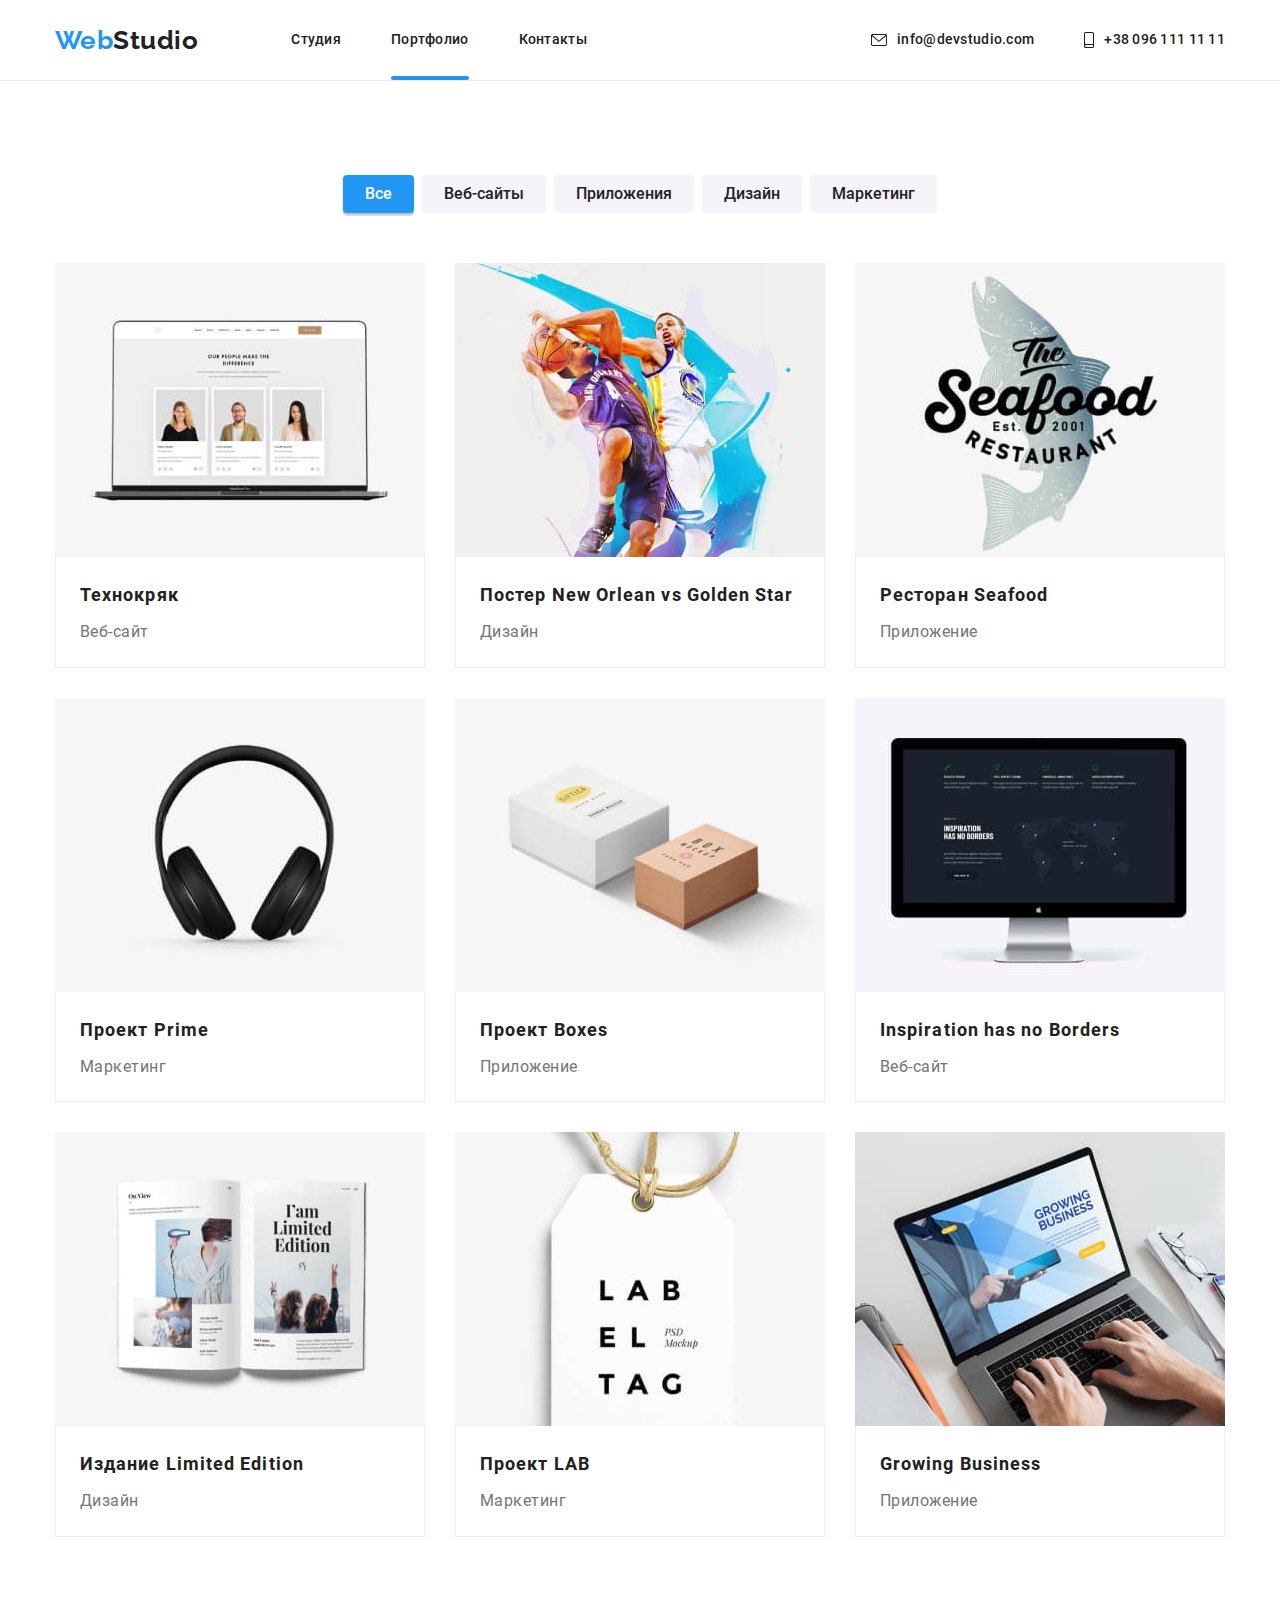
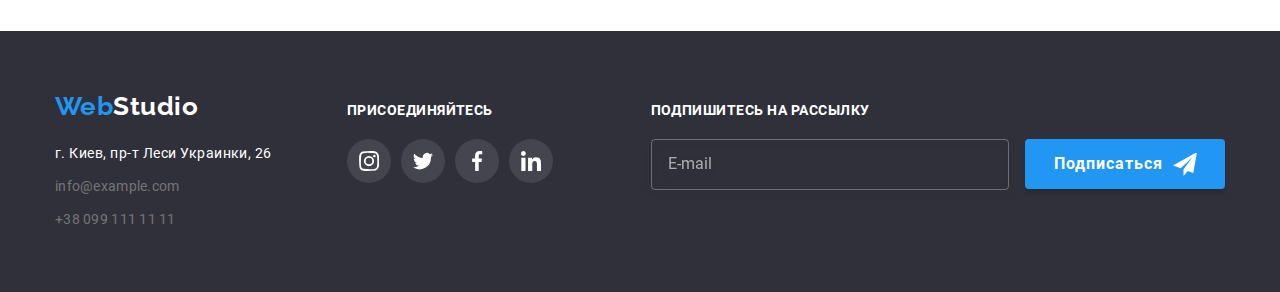
==== portfolio.html @ 1289145c "Initial commit" ====
<!DOCTYPE html>
<html lang="ru">
  <head>
    <meta charset="UTF-8" />
    <meta http-equiv="X-UA-Compatible" content="IE=edge" />
    <meta name="viewport" content="width=device-width, initial-scale=1.0" />
    <title>WebStudio</title>
    <!-- <link rel="preconnect" href="https://fonts.googleapis.com" />
    <link rel="preconnect" href="https://fonts.gstatic.com" crossorigin />
    <link
      href="https://fonts.googleapis.com/css2?family=Raleway:wght@700&family=Roboto:wght@400;500;700;900&display=swap"
      rel="stylesheet"
    /> -->
    <!-- <link
      rel="stylesheet"
      href="https://cdnjs.cloudflare.com/ajax/libs/modern-normalize/1.1.0/modern-normalize.min.css"
      integrity="sha512-wpPYUAdjBVSE4KJnH1VR1HeZfpl1ub8YT/NKx4PuQ5NmX2tKuGu6U/JRp5y+Y8XG2tV+wKQpNHVUX03MfMFn9Q=="
      crossorigin="anonymous"
      referrerpolicy="no-referrer"
    /> -->
    <link rel="stylesheet" href="./css/main.min.css" />
  </head>
  <body>
    <!-- Шапка сайта-->
    <header class="header">
      <div class="container header__container">
        <nav class="nav">
          <a href="./portfolio.html" class="logo logo--primary">
            <span class="logo__web">Web</span>Studio</a
          >
          <ul class="site-nav">
            <li class="site-nav__item">
              <a href="./index.html" class="site-nav__link link">Студия</a>
            </li>
            <li class="site-nav__item">
              <a
                href="./portfolio.html"
                class="site-nav__link site-nav__link--current link"
                >Портфолио</a
              >
            </li>
            <li class="site-nav__item">
              <a href="#" class="site-nav__link link">Контакты</a>
            </li>
          </ul>
        </nav>
        <ul class="auth-nav">
          <li class="auth-nav__item">
            <a href="mailto:info@devstudio.com" class="auth-nav__link link"
              ><svg
                class="auth-nav__icon"
                width="16px"
                height="12px"
                aria-hidden="true"
              >
                <use href="./images/symbol-defs.svg#icon-mail"></use>
              </svg>
              info@devstudio.com
            </a>
          </li>
          <li class="auth-nav__item">
            <a href="tel:+380961111111" class="auth-nav__link link">
              <svg
                class="auth-nav__icon"
                width="10px"
                height="16px"
                aria-hidden="true"
              >
                <use href="./images/symbol-defs.svg#icon-phone"></use>
              </svg>
              +38 096 111 11 11
            </a>
          </li>
        </ul>
      </div>
    </header>

    <!-- Уникальный контент сайта -->
    <main>
      <!-- Портфолио сайта -->
      <section class="portfolio section">
        <div class="container">
          <h1 class="visually-hidden">Портфолио</h1>
          <ul class="menu">
            <li class="menu__item">
              <button type="button" class="menu__button menu__button--current">
                Все
              </button>
            </li>
            <li class="menu__item">
              <button type="button" class="menu__button">Веб-сайты</button>
            </li>
            <li class="menu__item">
              <button type="button" class="menu__button">Приложения</button>
            </li>
            <li class="menu__item">
              <button type="button" class="menu__button">Дизайн</button>
            </li>
            <li class="menu__item">
              <button type="button" class="menu__button">Маркетинг</button>
            </li>
          </ul>
          <ul class="portfolio__list">
            <li class="card">
              <div class="card__thumb">
                <img
                  src="./images/portfolio/technokryak.jpg"
                  alt="Веб-сайт"
                  width="370"
                />
                <div class="card__description">
                  <p class="card__description-text">
                    Ресурс предлагает комплексные предложения с разным уровнем
                    функционала и сервисов. Все это позволит посетителю получить
                    исчерпывающие сведения о компании или частном лице.
                  </p>
                </div>
              </div>
              <div class="card__box">
                <h2 class="card__title">Технокряк</h2>
                <p class="card__text">Веб-сайт</p>
              </div>
            </li>
            <li class="card">
              <div class="card__thumb">
                <img
                  src="./images/portfolio/neworlean.jpg"
                  alt="Постер"
                  width="370"
                />
                <div class="card__description">
                  <p class="card__description-text">
                    Ресурс предлагает комплексные предложения с разным уровнем
                    функционала и сервисов. Все это позволит посетителю получить
                    исчерпывающие сведения о компании или частном лице.
                  </p>
                </div>
              </div>
              <div class="card__box">
                <h2 class="card__title">Постер New Orlean vs Golden Star</h2>
                <p class="card__text">Дизайн</p>
              </div>
            </li>
            <li class="card">
              <div class="card__thumb">
                <img
                  src="./images/portfolio/seafood.jpg"
                  alt="Логотип ресторана"
                  width="370"
                />
                <div class="card__description">
                  <p class="card__description-text">
                    Ресурс предлагает комплексные предложения с разным уровнем
                    функционала и сервисов. Все это позволит посетителю получить
                    исчерпывающие сведения о компании или частном лице.
                  </p>
                </div>
              </div>
              <div class="card__box">
                <h2 class="card__title">Ресторан Seafood</h2>
                <p class="card__text">Приложение</p>
              </div>
            </li>
            <li class="card">
              <div class="card__thumb">
                <img
                  src="./images/portfolio/prime.jpg"
                  alt="Наушники"
                  width="370"
                />
                <div class="card__description">
                  <p class="card__description-text">
                    Ресурс предлагает комплексные предложения с разным уровнем
                    функционала и сервисов. Все это позволит посетителю получить
                    исчерпывающие сведения о компании или частном лице.
                  </p>
                </div>
              </div>
              <div class="card__box">
                <h2 class="card__title">Проект Prime</h2>
                <p class="card__text">Маркетинг</p>
              </div>
            </li>
            <li class="card">
              <div class="card__thumb">
                <img
                  src="./images/portfolio/boxes.jpg"
                  alt="Коробки"
                  width="370"
                />
                <div class="card__description">
                  <p class="card__description-text">
                    Ресурс предлагает комплексные предложения с разным уровнем
                    функционала и сервисов. Все это позволит посетителю получить
                    исчерпывающие сведения о компании или частном лице.
                  </p>
                </div>
              </div>
              <div class="card__box">
                <h2 class="card__title">Проект Boxes</h2>
                <p class="card__text">Приложение</p>
              </div>
            </li>
            <li class="card">
              <div class="card__thumb">
                <img
                  src="./images/portfolio/inspiration.jpg"
                  alt="Монитор"
                  width="370"
                />
                <div class="card__description">
                  <p class="card__description-text">
                    Ресурс предлагает комплексные предложения с разным уровнем
                    функционала и сервисов. Все это позволит посетителю получить
                    исчерпывающие сведения о компании или частном лице.
                  </p>
                </div>
              </div>
              <div class="card__box">
                <h2 class="card__title">Inspiration has no Borders</h2>
                <p class="card__text">Веб-сайт</p>
              </div>
            </li>
            <li class="card">
              <div class="card__thumb">
                <img
                  src="./images/portfolio/limited-edition.jpg"
                  alt="Журнал"
                  width="370"
                />
                <div class="card__description">
                  <p class="card__description-text">
                    Ресурс предлагает комплексные предложения с разным уровнем
                    функционала и сервисов. Все это позволит посетителю получить
                    исчерпывающие сведения о компании или частном лице.
                  </p>
                </div>
              </div>
              <div class="card__box">
                <h2 class="card__title">Издание Limited Edition</h2>
                <p class="card__text">Дизайн</p>
              </div>
            </li>
            <li class="card">
              <div class="card__thumb">
                <img src="./images/portfolio/lab.jpg" alt="Бирка" width="370" />
                <div class="card__description">
                  <p class="card__description-text">
                    Ресурс предлагает комплексные предложения с разным уровнем
                    функционала и сервисов. Все это позволит посетителю получить
                    исчерпывающие сведения о компании или частном лице.
                  </p>
                </div>
              </div>
              <div class="card__box">
                <h2 class="card__title">Проект LAB</h2>
                <p class="card__text">Маркетинг</p>
              </div>
            </li>
            <li class="card">
              <div class="card__thumb">
                <img
                  src="./images/portfolio/groving.jpg"
                  alt="Ноутбук"
                  width="370"
                />
                <div class="card__description">
                  <p class="card__description-text">
                    Ресурс предлагает комплексные предложения с разным уровнем
                    функционала и сервисов. Все это позволит посетителю получить
                    исчерпывающие сведения о компании или частном лице.
                  </p>
                </div>
              </div>
              <div class="card__box">
                <h2 class="card__title">Growing Business</h2>
                <p class="card__text">Приложение</p>
              </div>
            </li>
          </ul>
        </div>
      </section>
    </main>

    <!-- Подвал сайта -->

    <footer class="footer">
      <div class="container footer__container">
        <div>
          <a href="./portfolio.html" class="logo logo--secondary">
            <span class="logo__web">Web</span>Studio</a
          >
          <address class="address">
            <p class="address__text">г. Киев, пр-т Леси Украинки, 26</p>
            <ul>
              <li class="address__item">
                <a href="mailto:info@example.com" class="address__link link"
                  >info@example.com</a
                >
              </li>
              <li>
                <a href="tel:+380991111111" class="address__link link"
                  >+38 099 111 11 11</a
                >
              </li>
            </ul>
          </address>
        </div>
        <div class="cta">
          <p class="cta__title">Присоединяйтесь</p>
          <ul class="social-networks">
            <li class="social-networks__item">
              <a
                class="social-networks__link social-networks__link--in-footer"
                href="#"
              >
                <svg
                  class="social-networks__icon"
                  aria-label="Перейти на сайт Инстаграм"
                >
                  <use href="./images/symbol-defs.svg#icon-instagram"></use>
                </svg>
              </a>
            </li>
            <li class="social-networks__item">
              <a
                class="social-networks__link social-networks__link--in-footer"
                href="#"
              >
                <svg
                  class="social-networks__icon"
                  aria-label="Перейти на сайт Твиттер"
                >
                  <use href="./images/symbol-defs.svg#icon-twitter"></use>
                </svg>
              </a>
            </li>
            <li class="social-networks__item">
              <a
                class="social-networks__link social-networks__link--in-footer"
                href="#"
              >
                <svg
                  class="social-networks__icon"
                  aria-label="Перейти на сайт Фейсбук"
                >
                  <use href="./images/symbol-defs.svg#icon-facebook"></use>
                </svg>
              </a>
            </li>
            <li class="social-networks__item">
              <a
                class="social-networks__link social-networks__link--in-footer"
                href="#"
              >
                <svg
                  class="social-networks__icon"
                  aria-label="Перейти на сайт Линкедин"
                >
                  <use href="./images/symbol-defs.svg#icon-linkedin"></use>
                </svg>
              </a>
            </li>
          </ul>
        </div>
        <div>
          <form name="subscribe-form" autocomplete="off">
            <label class="subscribe-form__text cta__title" for="user-email"
              >Подпишитесь на рассылку</label
            >
            <input
              class="subscribe-form__input"
              type="email"
              name="user-email"
              id="user-email"
              placeholder="E-mail"
              required
            />
            <div class="subscribe-form__thumb">
              <button class="subscribe-form__button" type="submit">
                Подписаться
                <svg class="subscribe-form__icon" aria-hidden="true">
                  <use href="./images/icons.svg#icon-telegram"></use>
                </svg>
              </button>
            </div>
          </form>
        </div>
      </div>
    </footer>
  </body>
</html>
---- css/main.min.css ----
@font-face{font-family:"Raleway";src:local("Raleway"),url("../fonts/Raleway-Bold.woff2") format("woff2"),url("../fonts/Raleway-Bold.woff") format("woff"),url("../fonts/Raleway-Bold.ttf") format("truetype"),url("../fonts/Raleway-Bold.svg#Raleway-Bold") format("svg");font-weight:700;font-style:normal;font-display:swap}@font-face{font-family:"Roboto";src:local("Roboto"),url("../fonts/Roboto-Black.woff2") format("woff2"),url("../fonts/Roboto-Black.woff") format("woff"),url("../fonts/Roboto-Black.ttf") format("truetype"),url("../fonts/Roboto-Black.svg#Roboto-Black") format("svg");font-weight:900;font-style:normal;font-display:swap}@font-face{font-family:"Roboto";src:local("Roboto"),url("../fonts/Roboto-Bold.woff2") format("woff2"),url("../fonts/Roboto-Bold.woff") format("woff"),url("../fonts/Roboto-Bold.ttf") format("truetype"),url("../fonts/Roboto-Bold.svg#Roboto-Bold") format("svg");font-weight:700;font-style:normal;font-display:swap}@font-face{font-family:"Roboto";src:local("Roboto"),url("../fonts/Roboto-Regular.woff2") format("woff2"),url("../fonts/Roboto-Regular.woff") format("woff"),url("../fonts/Roboto-Regular.ttf") format("truetype"),url("../fonts/Roboto-Regular.svg#Roboto-Regular") format("svg");font-weight:400;font-style:normal;font-display:swap}@font-face{font-family:"Roboto";src:local("Roboto"),url("../fonts/Roboto-Medium.woff2") format("woff2"),url("../fonts/Roboto-Medium.woff") format("woff"),url("../fonts/Roboto-Medium.ttf") format("truetype"),url("../fonts/Roboto-Medium.svg#Roboto-Medium") format("svg");font-weight:500;font-style:normal;font-display:swap}/*! modern-normalize v1.1.0 | MIT License | https://github.com/sindresorhus/modern-normalize */*,::before,::after{box-sizing:border-box}html{line-height:1.15;-webkit-text-size-adjust:100%;-moz-tab-size:4;-o-tab-size:4;tab-size:4}body{margin:0;font-family:system-ui,-apple-system,"Segoe UI",Roboto,Helvetica,Arial,sans-serif,"Apple Color Emoji","Segoe UI Emoji"}hr{height:0;color:inherit}abbr[title]{-webkit-text-decoration:underline dotted;text-decoration:underline dotted}b,strong{font-weight:bolder}code,kbd,samp,pre{font-family:ui-monospace,SFMono-Regular,Consolas,"Liberation Mono",Menlo,monospace;font-size:1em}small{font-size:80%}sub,sup{font-size:75%;line-height:0;position:relative;vertical-align:baseline}sub{bottom:-0.25em}sup{top:-0.5em}table{text-indent:0;border-color:inherit}button,input,optgroup,select,textarea{font-family:inherit;font-size:100%;line-height:1.15;margin:0}button,select{text-transform:none}button,[type=button],[type=reset],[type=submit]{-webkit-appearance:button}::-moz-focus-inner{border-style:none;padding:0}:-moz-focusring{outline:1px dotted ButtonText}:-moz-ui-invalid{box-shadow:none}legend{padding:0}progress{vertical-align:baseline}::-webkit-inner-spin-button,::-webkit-outer-spin-button{height:auto}[type=search]{-webkit-appearance:textfield;outline-offset:-2px}::-webkit-search-decoration{-webkit-appearance:none}::-webkit-file-upload-button{-webkit-appearance:button;font:inherit}summary{display:list-item}:root{--primary-text-color: #757575;--title-text-color: #212121;--primary-section-color: #fff;--visual-text-color: #2196f3;--header-footer-color: #2f303a;--additional-section-color: #f5f4fa;--icon-client-color: #afb1B8;--timing-function: cubic-bezier(0.4, 0, 0.2, 1)}body{background-color:var(--primary-section-color);color:var(--primary-text-color);font-family:"Roboto",sans-serif;letter-spacing:.03em}ul{list-style:none;padding:0px;margin:0px}a{text-decoration:none}button{cursor:pointer}img{display:block}h1,h2,h3,h4,p{margin:0}:focus{outline:none}.visually-hidden{position:absolute;width:1px;height:1px;margin:-1px;border:0;padding:0;white-space:nowrap;-webkit-clip-path:inset(100%);clip-path:inset(100%);clip:rect(0 0 0 0);overflow:hidden}.is-hidden{opacity:0;visibility:hidden;pointer-events:none}.container{width:1200px;margin:0 auto;padding:0px 15px}.link{color:var(--title-text-color);font-weight:500;font-size:14px;line-height:1.14;letter-spacing:.02em;transition:color 250ms var(--timing-function)}.title{color:var(--title-text-color);font-weight:700;font-size:36px;line-height:1.16;text-align:center}.team-section__title,.specifics-section__title,.clients-section__title{margin-bottom:50px}.section{padding-top:94px;padding-bottom:94px}.logo{font-family:"Raleway",sans-serif;font-weight:700;font-size:26px;line-height:1.19}.logo--primary{color:var(--title-text-color)}.logo__web{color:var(--visual-text-color)}.logo--secondary{display:inline-block;margin:0px 0px 20px 0px;color:var(--primary-section-color)}.header{border-bottom:1px solid #ececec}.header__container{display:flex;align-items:center}.nav{display:flex;align-items:center}.site-nav{display:flex;margin-left:93px}.site-nav__item+.site-nav__item{margin-left:50px}.site-nav__link{position:relative;display:block;padding-top:32px;padding-bottom:32px}.site-nav__link::after{position:absolute;content:"";display:block;bottom:0;left:0;width:100%;height:4px;background-color:var(--visual-text-color);border-radius:2px;opacity:0}.site-nav__link--current::after{opacity:1}.site-nav__link:hover,.site-nav__link:focus{color:var(--visual-text-color)}.auth-nav{display:flex;margin-left:auto}.auth-nav__item+.auth-nav__item{margin-left:50px}.auth-nav__link{display:flex;align-items:center;padding-top:32px;padding-bottom:32px}.auth-nav__link:hover,.auth-nav__link:focus{color:var(--visual-text-color)}.auth-nav__icon{margin-right:10px;fill:currentColor}.hero{text-align:center;padding:200px 0px;height:600px;max-width:1600px;margin-left:auto;margin-right:auto;border:1px solid #000;box-shadow:0px 4px 4px rgba(0,0,0,.25);background-color:var(--header-footer-color);background-image:linear-gradient(to right, rgba(47, 48, 58, 0.4), rgba(47, 48, 58, 0.4)),url(../images/studio/hero.jpg);background-repeat:no-repeat;background-size:cover;background-position:center}.hero__title{margin-left:auto;margin-right:auto;margin-bottom:30px;width:696px;color:var(--primary-section-color);font-weight:900;font-size:44px;line-height:1.36;letter-spacing:.06em;text-transform:uppercase}.hero__button{border-radius:4px;padding:10px 32px;border:0;color:var(--primary-section-color);background-color:var(--visual-text-color);font-weight:700;font-size:16px;line-height:1.87;letter-spacing:.06em;transition:background-color 250ms var(--timing-function)}.hero__button:hover,.hero__button:focus{background-color:#188ce8}.feauturies-section__list{display:flex}.feauturies-section__item+.feauturies-section__item{margin-left:30px}.feauturies-section__title{margin-bottom:10px;color:var(--title-text-color);font-weight:700;font-size:14px;line-height:1.14;text-transform:uppercase}.feauturies-section__text{font-size:14px;line-height:1.7}.feauturies-section__icon{display:flex;align-items:center;justify-content:center;width:270px;height:120px;background-color:var(--additional-section-color);margin-bottom:30px;border-radius:4px}.feauturies-section__anim{width:70px;height:70px}.specifics-section{padding-top:0px}.specifics-section__list{display:flex;justify-content:space-between}.specifics-section__cards{position:relative;transform:scale(1);transition:transform 250ms var(--timing-function)}.specifics-section__cards:hover{transform:scale(1.1)}.specifics-section__depiction{position:absolute;bottom:0;left:0;width:100%;padding:27px 0px;background-color:rgba(47,48,58,.8)}.specifics-section__text{font-weight:700;font-size:14px;line-height:1.14;text-align:center;text-transform:uppercase;color:var(--primary-section-color)}.team-section{background-color:var(--additional-section-color)}.team-section__name{margin-bottom:10px;color:var(--title-text-color);font-weight:500;font-size:16px;line-height:1.18;text-align:center}.team-section__job{margin-bottom:16px;font-size:16px;line-height:1.18;text-align:center}.team-section__team-wrapper{padding:30px 0px}.team-section__list{display:flex;justify-content:space-between}.team-section__avatar{background-color:var(--primary-section-color);border-radius:0px 0px 4px 4px;box-shadow:0px 1px 3px rgba(0,0,0,.12),0px 1px 1px rgba(0,0,0,.14),0px 2px 1px rgba(0,0,0,.2)}.social-networks{display:flex;gap:10px;justify-content:center}.social-networks__link{display:flex;align-items:center;justify-content:center;width:44px;height:44px;border-radius:50%;transition:color 250ms var(--timing-function),background-color 250ms var(--timing-function)}.social-networks__link--in-avatar{color:var(--icon-client-color)}.social-networks__link--in-avatar:hover,.social-networks__link--in-avatar:focus{color:var(--primary-section-color);background-color:var(--visual-text-color)}.social-networks__link--in-footer{color:var(--primary-section-color);background:rgba(255,255,255,.1)}.social-networks__link--in-footer:hover,.social-networks__link--in-footer:focus{background-color:var(--visual-text-color)}.social-networks__icon{width:20px;height:20px;fill:currentColor}.clients-section__list{display:flex;gap:30px}.clients-section__link{display:flex;align-items:center;justify-content:center;width:170px;height:92px;border:1px solid var(--icon-client-color);border-radius:4px;color:var(--icon-client-color);transition:color 250ms var(--timing-function),border 250ms var(--timing-function)}.clients-section__link:hover,.clients-section__link:focus{border:1px solid var(--visual-text-color);color:var(--visual-text-color)}.clients-section__icon{width:106px;height:60px;fill:currentColor}.menu{display:flex;justify-content:center;margin-bottom:50px;gap:8px}.menu__button{display:inline-block;border-radius:4px;padding:6px 22px;border:0;color:var(--title-text-color);background-color:var(--additional-section-color);font-weight:500;font-size:16px;line-height:1.6;text-align:center;transition:color 250ms var(--timing-function),background-color 250ms var(--timing-function)}.menu__button:focus,.menu__button:hover{color:var(--primary-section-color);background-color:var(--visual-text-color);box-shadow:0px 3px 1px rgba(0,0,0,.1),0px 1px 2px rgba(0,0,0,.08),0px 2px 2px rgba(0,0,0,.12)}.menu__button--current{color:var(--primary-section-color);background-color:var(--visual-text-color);box-shadow:0px 3px 1px rgba(0,0,0,.1),0px 1px 2px rgba(0,0,0,.08),0px 2px 2px rgba(0,0,0,.12)}.portfolio__list{display:flex;flex-wrap:wrap;gap:30px}.card__title{margin-bottom:4px;color:var(--title-text-color);font-weight:700;font-size:18px;line-height:2;letter-spacing:.06em}.card__text{font-size:16px;line-height:1.87}.card__box{padding:20px 24px;border-bottom:1px solid #eee;border-right:1px solid #eee;border-left:1px solid #eee}.card:hover{box-shadow:0px 1px 1px rgba(0,0,0,.12),0px 4px 4px rgba(0,0,0,.06),1px 4px 6px rgba(0,0,0,.16)}.card:hover .card__description{transform:translateY(0%)}.card__thumb{position:relative;overflow:hidden}.card__description{position:absolute;top:0;width:100%;height:100%;padding:63px 24px;background-color:rgba(33,150,243,.9);transform:translateY(100%);transition:transform 250ms var(--timing-function)}.card__description-text{font-size:18px;line-height:1.55;color:var(--primary-section-color)}.footer{background-color:var(--header-footer-color);padding:60px 0px}.footer__container{display:flex;align-items:baseline;justify-content:space-between}.address{font-style:normal}.address__text{margin-bottom:9px;color:var(--primary-section-color);font-size:14px;line-height:1.7}.address__link{color:var(--primary-text-color);font-weight:400;line-height:1.7}.address__link:hover,.address__link:focus{color:var(--visual-text-color)}.address__item{margin-bottom:9px}.cta{margin-left:70px;margin-right:93px}.cta__title{margin-bottom:20px;color:var(--primary-section-color);font-weight:700;font-size:14px;line-height:1.14;text-transform:uppercase}.subscribe-form__text{display:block}.subscribe-form__input{padding:15px 16px;width:358px;border:1px solid rgba(255,255,255,.3);filter:drop-shadow(0px 4px 4px rgba(0, 0, 0, 0.15));border-radius:4px;background-color:rgba(0,0,0,0);color:var(--primary-section-color);transition:border 250ms var(--timing-function)}.subscribe-form__input:focus{border:1px solid var(--visual-text-color)}.subscribe-form__input::-moz-placeholder{font-size:16px;line-height:1.25;color:rgba(255,255,255,.6)}.subscribe-form__input:-ms-input-placeholder{font-size:16px;line-height:1.25;color:rgba(255,255,255,.6)}.subscribe-form__input::placeholder{font-size:16px;line-height:1.25;color:rgba(255,255,255,.6)}.subscribe-form__button{position:relative;padding:10px 62px 10px 29px;width:200px;font-weight:700;font-size:16px;line-height:1.875;letter-spacing:.06em;color:var(--primary-section-color);background-color:var(--visual-text-color);box-shadow:0px 4px 4px rgba(0,0,0,.15);border-radius:4px;border:0;transition:background-color 250ms var(--timing-function)}.subscribe-form__button:focus,.subscribe-form__button:hover{background-color:#188ce8}.subscribe-form__thumb{display:inline-block;margin-left:12px}.subscribe-form__icon{position:absolute;top:50%;right:28px;transform:translateY(-50%);width:24px;height:24px;fill:#fff}.backdrop{position:fixed;top:0;left:0;width:100%;height:100%;background-color:rgba(0,0,0,.2);transition:opacity 250ms var(--timing-function),visibility 250ms var(--timing-function)}.backdrop.is-hidden .modal{transform:translate(-50%, -50%) scale(1.1)}.modal{padding:40px;position:absolute;top:50%;left:50%;width:528px;min-height:581px;background-color:var(--primary-section-color);box-shadow:0px 1px 3px rgba(0,0,0,.12),0px 1px 1px rgba(0,0,0,.14),0px 2px 1px rgba(0,0,0,.2);border-radius:4px;transform:translate(-50%, -50%) scale(1);transition:transform 250ms var(--timing-function)}.modal__close-button{position:absolute;top:8px;right:8px;width:30px;height:30px;background-color:var(--primary-section-color);border:1px solid rgba(0,0,0,.1);border-radius:50%}.modal__icon-close{width:11px;height:11px;fill:#000}.modal__icon-close:hover{fill:var(--visual-text-color)}.modal__title{margin-bottom:12px;font-weight:700;font-size:20px;line-height:1.15;color:var(--title-text-color)}.modal__form-button{position:relative;left:50%;transform:translateX(-50%);margin-top:30px;padding:10px 55px;width:200px;font-weight:700;font-size:16px;line-height:1.875;letter-spacing:.06em;color:var(--primary-section-color);background-color:var(--visual-text-color);box-shadow:0px 4px 4px rgba(0,0,0,.15);border-radius:4px;border:0;transition:background-color 250ms var(--timing-function)}.modal__form-button:focus,.modal__form-button:hover{background-color:#188ce8}.font-field{margin-bottom:10px}.font-field__label{display:block;margin-bottom:4px;font-size:12px;line-height:1.17;letter-spacing:.01em;color:var(--primary-text-color)}.font-field__input{padding:12px 42px;width:100%;border:1px solid rgba(33,33,33,.2);border-radius:4px;transition:border 250ms var(--timing-function)}.font-field__input:focus{border:1px solid var(--visual-text-color)}.font-field__input:focus+.font-field__icon{fill:var(--visual-text-color)}.font-field__thumb{position:relative}.font-field__icon{position:absolute;top:50%;left:12px;transform:translateY(-50%);width:18px;height:18px;fill:var(--title-text-color);transition:fill 250ms var(--timing-function)}.font-field__textarea{padding:12px 16px;margin-bottom:20px;width:100%;min-height:120px;border:1px solid rgba(33,33,33,.2);border-radius:4px;resize:none;transition:border 250ms var(--timing-function)}.font-field__textarea::-moz-placeholder{font-size:14px;line-height:1.14;letter-spacing:.01em;color:rgba(117,117,117,.5)}.font-field__textarea:-ms-input-placeholder{font-size:14px;line-height:1.14;letter-spacing:.01em;color:rgba(117,117,117,.5)}.font-field__textarea::placeholder{font-size:14px;line-height:1.14;letter-spacing:.01em;color:rgba(117,117,117,.5)}.font-field__textarea:focus{border:1px solid var(--visual-text-color)}.checkbox__text{padding-left:24px;position:relative;font-size:14px;line-height:1.7;color:var(--primary-text-color)}.checkbox__link{font-size:14px;line-height:1.7;color:var(--visual-text-color);text-decoration:underline}.checkbox__icon{top:0;left:0;position:absolute;width:16px;height:15px}.checkbox__icon--check{opacity:0;transition:opacity 250ms var(--timing-function)}.checkbox__check:checked+.checkbox__icon>.checkbox__icon--check{opacity:1}/*# sourceMappingURL=main.min.css.map */
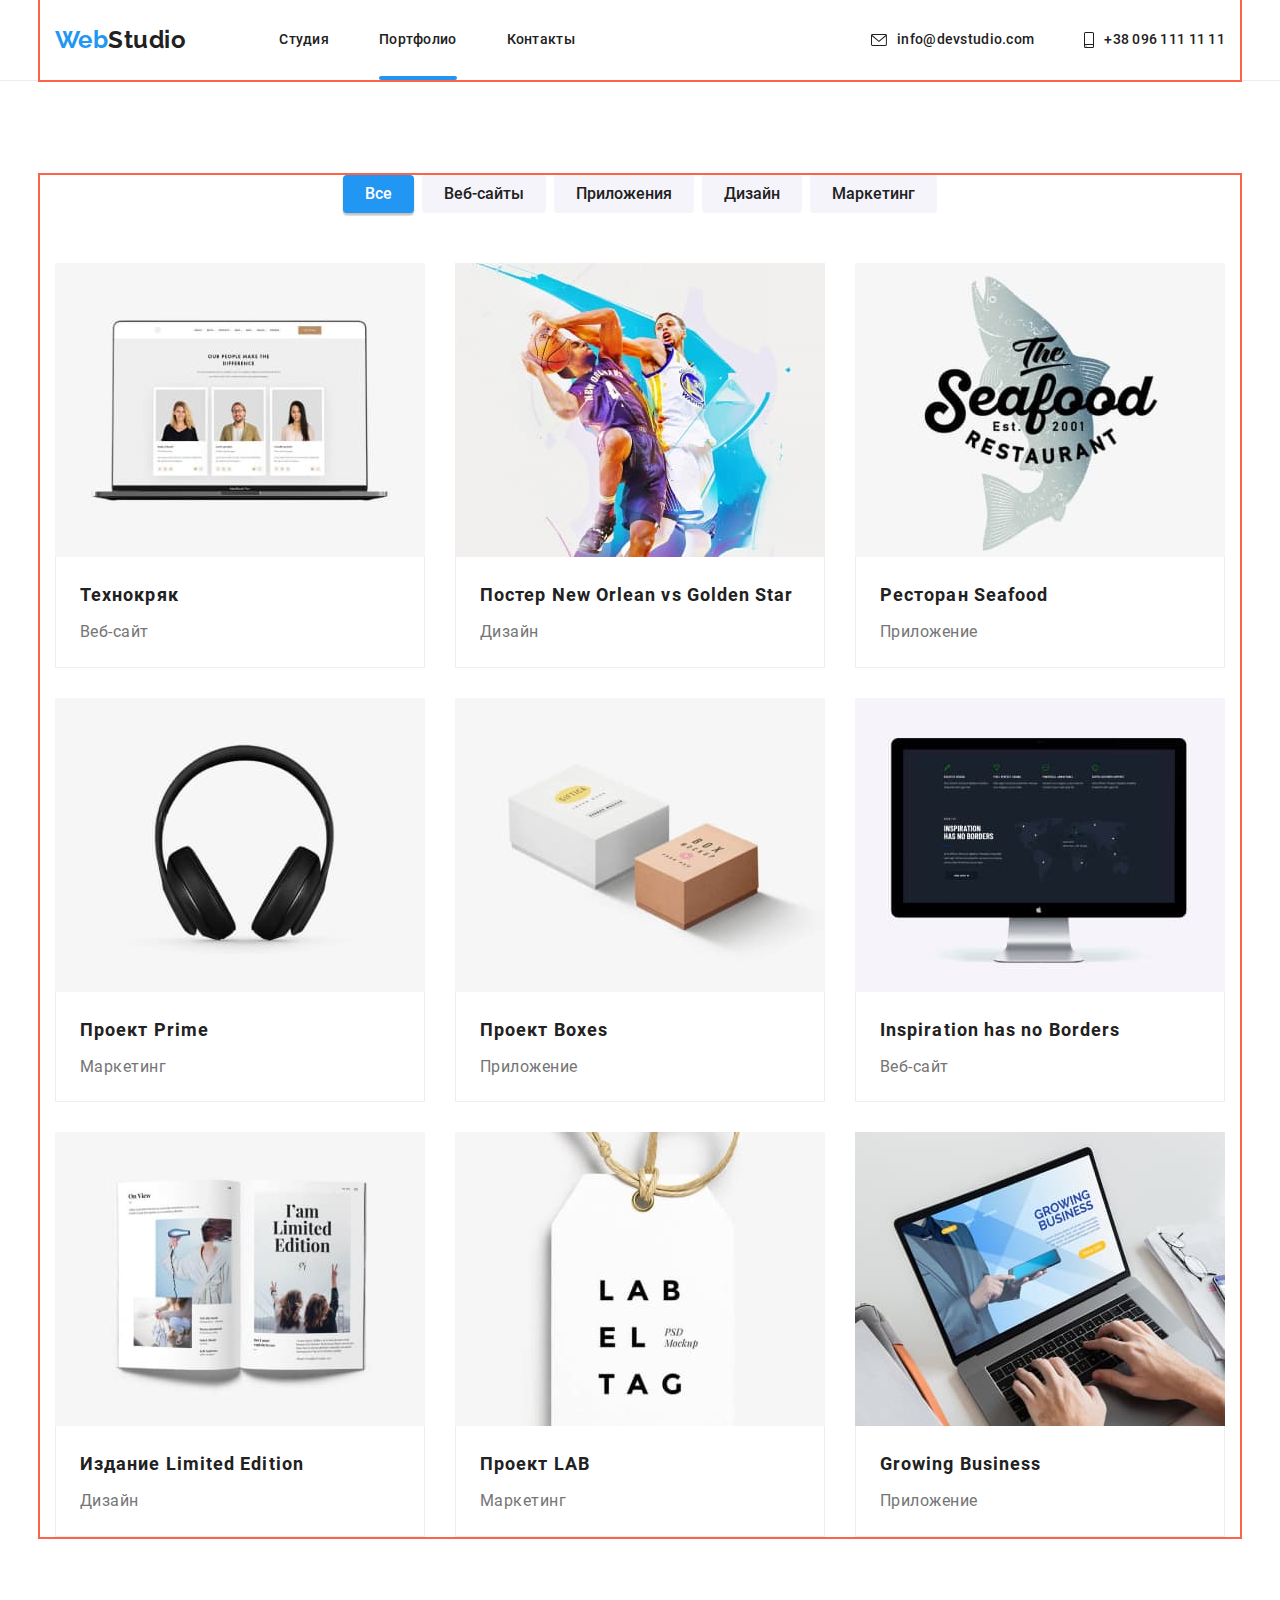
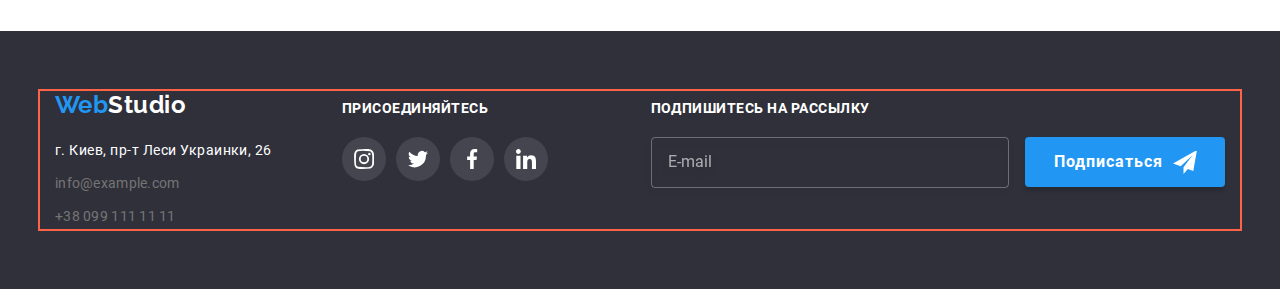
==== commit b7f54e7d: "Добавляет адаптивную вёрстку" ====
--- a/portfolio.html
+++ b/portfolio.html
@@ -24,10 +24,10 @@
     <!-- Шапка сайта-->
     <header class="header">
       <div class="container header__container">
+        <a href="./portfolio.html" class="logo logo--primary">
+          <span class="logo__web">Web</span>Studio</a
+        >
         <nav class="nav">
-          <a href="./portfolio.html" class="logo logo--primary">
-            <span class="logo__web">Web</span>Studio</a
-          >
           <ul class="site-nav">
             <li class="site-nav__item">
               <a href="./index.html" class="site-nav__link link">Студия</a>
@@ -104,9 +104,10 @@
             <li class="card">
               <div class="card__thumb">
                 <img
+                  class="card__image"
                   src="./images/portfolio/technokryak.jpg"
                   alt="Веб-сайт"
-                  width="370"
+                  width="370px"
                 />
                 <div class="card__description">
                   <p class="card__description-text">
@@ -124,9 +125,10 @@
             <li class="card">
               <div class="card__thumb">
                 <img
+                  class="card__image"
                   src="./images/portfolio/neworlean.jpg"
                   alt="Постер"
-                  width="370"
+                  width="370px"
                 />
                 <div class="card__description">
                   <p class="card__description-text">
@@ -144,9 +146,10 @@
             <li class="card">
               <div class="card__thumb">
                 <img
+                  class="card__image"
                   src="./images/portfolio/seafood.jpg"
                   alt="Логотип ресторана"
-                  width="370"
+                  width="370px"
                 />
                 <div class="card__description">
                   <p class="card__description-text">
@@ -164,9 +167,10 @@
             <li class="card">
               <div class="card__thumb">
                 <img
+                  class="card__image"
                   src="./images/portfolio/prime.jpg"
                   alt="Наушники"
-                  width="370"
+                  width="370px"
                 />
                 <div class="card__description">
                   <p class="card__description-text">
@@ -184,9 +188,10 @@
             <li class="card">
               <div class="card__thumb">
                 <img
+                  class="card__image"
                   src="./images/portfolio/boxes.jpg"
                   alt="Коробки"
-                  width="370"
+                  width="370px"
                 />
                 <div class="card__description">
                   <p class="card__description-text">
@@ -204,9 +209,10 @@
             <li class="card">
               <div class="card__thumb">
                 <img
+                  class="card__image"
                   src="./images/portfolio/inspiration.jpg"
                   alt="Монитор"
-                  width="370"
+                  width="370px"
                 />
                 <div class="card__description">
                   <p class="card__description-text">
@@ -224,9 +230,10 @@
             <li class="card">
               <div class="card__thumb">
                 <img
+                  class="card__image"
                   src="./images/portfolio/limited-edition.jpg"
                   alt="Журнал"
-                  width="370"
+                  width="370px"
                 />
                 <div class="card__description">
                   <p class="card__description-text">
@@ -243,7 +250,12 @@
             </li>
             <li class="card">
               <div class="card__thumb">
-                <img src="./images/portfolio/lab.jpg" alt="Бирка" width="370" />
+                <img
+                  class="card__image"
+                  src="./images/portfolio/lab.jpg"
+                  alt="Бирка"
+                  width="370px"
+                />
                 <div class="card__description">
                   <p class="card__description-text">
                     Ресурс предлагает комплексные предложения с разным уровнем
@@ -260,9 +272,10 @@
             <li class="card">
               <div class="card__thumb">
                 <img
+                  class="card__image"
                   src="./images/portfolio/groving.jpg"
                   alt="Ноутбук"
-                  width="370"
+                  width="370px"
                 />
                 <div class="card__description">
                   <p class="card__description-text">
@@ -286,82 +299,84 @@
 
     <footer class="footer">
       <div class="container footer__container">
-        <div>
-          <a href="./portfolio.html" class="logo logo--secondary">
-            <span class="logo__web">Web</span>Studio</a
-          >
-          <address class="address">
-            <p class="address__text">г. Киев, пр-т Леси Украинки, 26</p>
-            <ul>
-              <li class="address__item">
-                <a href="mailto:info@example.com" class="address__link link"
-                  >info@example.com</a
+        <div class="footer__nav">
+          <div>
+            <a href="./portfolio.html" class="logo logo--secondary">
+              <span class="logo__web">Web</span>Studio</a
+            >
+            <address class="address">
+              <p class="address__text">г. Киев, пр-т Леси Украинки, 26</p>
+              <ul>
+                <li class="address__item">
+                  <a href="mailto:info@example.com" class="address__link link"
+                    >info@example.com</a
+                  >
+                </li>
+                <li>
+                  <a href="tel:+380991111111" class="address__link link"
+                    >+38 099 111 11 11</a
+                  >
+                </li>
+              </ul>
+            </address>
+          </div>
+          <div class="cta">
+            <p class="cta__title">Присоединяйтесь</p>
+            <ul class="social-networks">
+              <li class="social-networks__item">
+                <a
+                  class="social-networks__link social-networks__link--in-footer"
+                  href="#"
                 >
+                  <svg
+                    class="social-networks__icon"
+                    aria-label="Перейти на сайт Инстаграм"
+                  >
+                    <use href="./images/symbol-defs.svg#icon-instagram"></use>
+                  </svg>
+                </a>
               </li>
-              <li>
-                <a href="tel:+380991111111" class="address__link link"
-                  >+38 099 111 11 11</a
+              <li class="social-networks__item">
+                <a
+                  class="social-networks__link social-networks__link--in-footer"
+                  href="#"
                 >
+                  <svg
+                    class="social-networks__icon"
+                    aria-label="Перейти на сайт Твиттер"
+                  >
+                    <use href="./images/symbol-defs.svg#icon-twitter"></use>
+                  </svg>
+                </a>
+              </li>
+              <li class="social-networks__item">
+                <a
+                  class="social-networks__link social-networks__link--in-footer"
+                  href="#"
+                >
+                  <svg
+                    class="social-networks__icon"
+                    aria-label="Перейти на сайт Фейсбук"
+                  >
+                    <use href="./images/symbol-defs.svg#icon-facebook"></use>
+                  </svg>
+                </a>
+              </li>
+              <li class="social-networks__item">
+                <a
+                  class="social-networks__link social-networks__link--in-footer"
+                  href="#"
+                >
+                  <svg
+                    class="social-networks__icon"
+                    aria-label="Перейти на сайт Линкедин"
+                  >
+                    <use href="./images/symbol-defs.svg#icon-linkedin"></use>
+                  </svg>
+                </a>
               </li>
             </ul>
-          </address>
-        </div>
-        <div class="cta">
-          <p class="cta__title">Присоединяйтесь</p>
-          <ul class="social-networks">
-            <li class="social-networks__item">
-              <a
-                class="social-networks__link social-networks__link--in-footer"
-                href="#"
-              >
-                <svg
-                  class="social-networks__icon"
-                  aria-label="Перейти на сайт Инстаграм"
-                >
-                  <use href="./images/symbol-defs.svg#icon-instagram"></use>
-                </svg>
-              </a>
-            </li>
-            <li class="social-networks__item">
-              <a
-                class="social-networks__link social-networks__link--in-footer"
-                href="#"
-              >
-                <svg
-                  class="social-networks__icon"
-                  aria-label="Перейти на сайт Твиттер"
-                >
-                  <use href="./images/symbol-defs.svg#icon-twitter"></use>
-                </svg>
-              </a>
-            </li>
-            <li class="social-networks__item">
-              <a
-                class="social-networks__link social-networks__link--in-footer"
-                href="#"
-              >
-                <svg
-                  class="social-networks__icon"
-                  aria-label="Перейти на сайт Фейсбук"
-                >
-                  <use href="./images/symbol-defs.svg#icon-facebook"></use>
-                </svg>
-              </a>
-            </li>
-            <li class="social-networks__item">
-              <a
-                class="social-networks__link social-networks__link--in-footer"
-                href="#"
-              >
-                <svg
-                  class="social-networks__icon"
-                  aria-label="Перейти на сайт Линкедин"
-                >
-                  <use href="./images/symbol-defs.svg#icon-linkedin"></use>
-                </svg>
-              </a>
-            </li>
-          </ul>
+          </div>
         </div>
         <div>
           <form name="subscribe-form" autocomplete="off">
--- a/css/main.min.css
+++ b/css/main.min.css
@@ -1 +1 @@
-@font-face{font-family:"Raleway";src:local("Raleway"),url("../fonts/Raleway-Bold.woff2") format("woff2"),url("../fonts/Raleway-Bold.woff") format("woff"),url("../fonts/Raleway-Bold.ttf") format("truetype"),url("../fonts/Raleway-Bold.svg#Raleway-Bold") format("svg");font-weight:700;font-style:normal;font-display:swap}@font-face{font-family:"Roboto";src:local("Roboto"),url("../fonts/Roboto-Black.woff2") format("woff2"),url("../fonts/Roboto-Black.woff") format("woff"),url("../fonts/Roboto-Black.ttf") format("truetype"),url("../fonts/Roboto-Black.svg#Roboto-Black") format("svg");font-weight:900;font-style:normal;font-display:swap}@font-face{font-family:"Roboto";src:local("Roboto"),url("../fonts/Roboto-Bold.woff2") format("woff2"),url("../fonts/Roboto-Bold.woff") format("woff"),url("../fonts/Roboto-Bold.ttf") format("truetype"),url("../fonts/Roboto-Bold.svg#Roboto-Bold") format("svg");font-weight:700;font-style:normal;font-display:swap}@font-face{font-family:"Roboto";src:local("Roboto"),url("../fonts/Roboto-Regular.woff2") format("woff2"),url("../fonts/Roboto-Regular.woff") format("woff"),url("../fonts/Roboto-Regular.ttf") format("truetype"),url("../fonts/Roboto-Regular.svg#Roboto-Regular") format("svg");font-weight:400;font-style:normal;font-display:swap}@font-face{font-family:"Roboto";src:local("Roboto"),url("../fonts/Roboto-Medium.woff2") format("woff2"),url("../fonts/Roboto-Medium.woff") format("woff"),url("../fonts/Roboto-Medium.ttf") format("truetype"),url("../fonts/Roboto-Medium.svg#Roboto-Medium") format("svg");font-weight:500;font-style:normal;font-display:swap}/*! modern-normalize v1.1.0 | MIT License | https://github.com/sindresorhus/modern-normalize */*,::before,::after{box-sizing:border-box}html{line-height:1.15;-webkit-text-size-adjust:100%;-moz-tab-size:4;-o-tab-size:4;tab-size:4}body{margin:0;font-family:system-ui,-apple-system,"Segoe UI",Roboto,Helvetica,Arial,sans-serif,"Apple Color Emoji","Segoe UI Emoji"}hr{height:0;color:inherit}abbr[title]{-webkit-text-decoration:underline dotted;text-decoration:underline dotted}b,strong{font-weight:bolder}code,kbd,samp,pre{font-family:ui-monospace,SFMono-Regular,Consolas,"Liberation Mono",Menlo,monospace;font-size:1em}small{font-size:80%}sub,sup{font-size:75%;line-height:0;position:relative;vertical-align:baseline}sub{bottom:-0.25em}sup{top:-0.5em}table{text-indent:0;border-color:inherit}button,input,optgroup,select,textarea{font-family:inherit;font-size:100%;line-height:1.15;margin:0}button,select{text-transform:none}button,[type=button],[type=reset],[type=submit]{-webkit-appearance:button}::-moz-focus-inner{border-style:none;padding:0}:-moz-focusring{outline:1px dotted ButtonText}:-moz-ui-invalid{box-shadow:none}legend{padding:0}progress{vertical-align:baseline}::-webkit-inner-spin-button,::-webkit-outer-spin-button{height:auto}[type=search]{-webkit-appearance:textfield;outline-offset:-2px}::-webkit-search-decoration{-webkit-appearance:none}::-webkit-file-upload-button{-webkit-appearance:button;font:inherit}summary{display:list-item}:root{--primary-text-color: #757575;--title-text-color: #212121;--primary-section-color: #fff;--visual-text-color: #2196f3;--header-footer-color: #2f303a;--additional-section-color: #f5f4fa;--icon-client-color: #afb1B8;--timing-function: cubic-bezier(0.4, 0, 0.2, 1)}body{background-color:var(--primary-section-color);color:var(--primary-text-color);font-family:"Roboto",sans-serif;letter-spacing:.03em}ul{list-style:none;padding:0px;margin:0px}a{text-decoration:none}button{cursor:pointer}img{display:block}h1,h2,h3,h4,p{margin:0}:focus{outline:none}.visually-hidden{position:absolute;width:1px;height:1px;margin:-1px;border:0;padding:0;white-space:nowrap;-webkit-clip-path:inset(100%);clip-path:inset(100%);clip:rect(0 0 0 0);overflow:hidden}.is-hidden{opacity:0;visibility:hidden;pointer-events:none}.container{width:1200px;margin:0 auto;padding:0px 15px}.link{color:var(--title-text-color);font-weight:500;font-size:14px;line-height:1.14;letter-spacing:.02em;transition:color 250ms var(--timing-function)}.title{color:var(--title-text-color);font-weight:700;font-size:36px;line-height:1.16;text-align:center}.team-section__title,.specifics-section__title,.clients-section__title{margin-bottom:50px}.section{padding-top:94px;padding-bottom:94px}.logo{font-family:"Raleway",sans-serif;font-weight:700;font-size:26px;line-height:1.19}.logo--primary{color:var(--title-text-color)}.logo__web{color:var(--visual-text-color)}.logo--secondary{display:inline-block;margin:0px 0px 20px 0px;color:var(--primary-section-color)}.header{border-bottom:1px solid #ececec}.header__container{display:flex;align-items:center}.nav{display:flex;align-items:center}.site-nav{display:flex;margin-left:93px}.site-nav__item+.site-nav__item{margin-left:50px}.site-nav__link{position:relative;display:block;padding-top:32px;padding-bottom:32px}.site-nav__link::after{position:absolute;content:"";display:block;bottom:0;left:0;width:100%;height:4px;background-color:var(--visual-text-color);border-radius:2px;opacity:0}.site-nav__link--current::after{opacity:1}.site-nav__link:hover,.site-nav__link:focus{color:var(--visual-text-color)}.auth-nav{display:flex;margin-left:auto}.auth-nav__item+.auth-nav__item{margin-left:50px}.auth-nav__link{display:flex;align-items:center;padding-top:32px;padding-bottom:32px}.auth-nav__link:hover,.auth-nav__link:focus{color:var(--visual-text-color)}.auth-nav__icon{margin-right:10px;fill:currentColor}.hero{text-align:center;padding:200px 0px;height:600px;max-width:1600px;margin-left:auto;margin-right:auto;border:1px solid #000;box-shadow:0px 4px 4px rgba(0,0,0,.25);background-color:var(--header-footer-color);background-image:linear-gradient(to right, rgba(47, 48, 58, 0.4), rgba(47, 48, 58, 0.4)),url(../images/studio/hero.jpg);background-repeat:no-repeat;background-size:cover;background-position:center}.hero__title{margin-left:auto;margin-right:auto;margin-bottom:30px;width:696px;color:var(--primary-section-color);font-weight:900;font-size:44px;line-height:1.36;letter-spacing:.06em;text-transform:uppercase}.hero__button{border-radius:4px;padding:10px 32px;border:0;color:var(--primary-section-color);background-color:var(--visual-text-color);font-weight:700;font-size:16px;line-height:1.87;letter-spacing:.06em;transition:background-color 250ms var(--timing-function)}.hero__button:hover,.hero__button:focus{background-color:#188ce8}.feauturies-section__list{display:flex}.feauturies-section__item+.feauturies-section__item{margin-left:30px}.feauturies-section__title{margin-bottom:10px;color:var(--title-text-color);font-weight:700;font-size:14px;line-height:1.14;text-transform:uppercase}.feauturies-section__text{font-size:14px;line-height:1.7}.feauturies-section__icon{display:flex;align-items:center;justify-content:center;width:270px;height:120px;background-color:var(--additional-section-color);margin-bottom:30px;border-radius:4px}.feauturies-section__anim{width:70px;height:70px}.specifics-section{padding-top:0px}.specifics-section__list{display:flex;justify-content:space-between}.specifics-section__cards{position:relative;transform:scale(1);transition:transform 250ms var(--timing-function)}.specifics-section__cards:hover{transform:scale(1.1)}.specifics-section__depiction{position:absolute;bottom:0;left:0;width:100%;padding:27px 0px;background-color:rgba(47,48,58,.8)}.specifics-section__text{font-weight:700;font-size:14px;line-height:1.14;text-align:center;text-transform:uppercase;color:var(--primary-section-color)}.team-section{background-color:var(--additional-section-color)}.team-section__name{margin-bottom:10px;color:var(--title-text-color);font-weight:500;font-size:16px;line-height:1.18;text-align:center}.team-section__job{margin-bottom:16px;font-size:16px;line-height:1.18;text-align:center}.team-section__team-wrapper{padding:30px 0px}.team-section__list{display:flex;justify-content:space-between}.team-section__avatar{background-color:var(--primary-section-color);border-radius:0px 0px 4px 4px;box-shadow:0px 1px 3px rgba(0,0,0,.12),0px 1px 1px rgba(0,0,0,.14),0px 2px 1px rgba(0,0,0,.2)}.social-networks{display:flex;gap:10px;justify-content:center}.social-networks__link{display:flex;align-items:center;justify-content:center;width:44px;height:44px;border-radius:50%;transition:color 250ms var(--timing-function),background-color 250ms var(--timing-function)}.social-networks__link--in-avatar{color:var(--icon-client-color)}.social-networks__link--in-avatar:hover,.social-networks__link--in-avatar:focus{color:var(--primary-section-color);background-color:var(--visual-text-color)}.social-networks__link--in-footer{color:var(--primary-section-color);background:rgba(255,255,255,.1)}.social-networks__link--in-footer:hover,.social-networks__link--in-footer:focus{background-color:var(--visual-text-color)}.social-networks__icon{width:20px;height:20px;fill:currentColor}.clients-section__list{display:flex;gap:30px}.clients-section__link{display:flex;align-items:center;justify-content:center;width:170px;height:92px;border:1px solid var(--icon-client-color);border-radius:4px;color:var(--icon-client-color);transition:color 250ms var(--timing-function),border 250ms var(--timing-function)}.clients-section__link:hover,.clients-section__link:focus{border:1px solid var(--visual-text-color);color:var(--visual-text-color)}.clients-section__icon{width:106px;height:60px;fill:currentColor}.menu{display:flex;justify-content:center;margin-bottom:50px;gap:8px}.menu__button{display:inline-block;border-radius:4px;padding:6px 22px;border:0;color:var(--title-text-color);background-color:var(--additional-section-color);font-weight:500;font-size:16px;line-height:1.6;text-align:center;transition:color 250ms var(--timing-function),background-color 250ms var(--timing-function)}.menu__button:focus,.menu__button:hover{color:var(--primary-section-color);background-color:var(--visual-text-color);box-shadow:0px 3px 1px rgba(0,0,0,.1),0px 1px 2px rgba(0,0,0,.08),0px 2px 2px rgba(0,0,0,.12)}.menu__button--current{color:var(--primary-section-color);background-color:var(--visual-text-color);box-shadow:0px 3px 1px rgba(0,0,0,.1),0px 1px 2px rgba(0,0,0,.08),0px 2px 2px rgba(0,0,0,.12)}.portfolio__list{display:flex;flex-wrap:wrap;gap:30px}.card__title{margin-bottom:4px;color:var(--title-text-color);font-weight:700;font-size:18px;line-height:2;letter-spacing:.06em}.card__text{font-size:16px;line-height:1.87}.card__box{padding:20px 24px;border-bottom:1px solid #eee;border-right:1px solid #eee;border-left:1px solid #eee}.card:hover{box-shadow:0px 1px 1px rgba(0,0,0,.12),0px 4px 4px rgba(0,0,0,.06),1px 4px 6px rgba(0,0,0,.16)}.card:hover .card__description{transform:translateY(0%)}.card__thumb{position:relative;overflow:hidden}.card__description{position:absolute;top:0;width:100%;height:100%;padding:63px 24px;background-color:rgba(33,150,243,.9);transform:translateY(100%);transition:transform 250ms var(--timing-function)}.card__description-text{font-size:18px;line-height:1.55;color:var(--primary-section-color)}.footer{background-color:var(--header-footer-color);padding:60px 0px}.footer__container{display:flex;align-items:baseline;justify-content:space-between}.address{font-style:normal}.address__text{margin-bottom:9px;color:var(--primary-section-color);font-size:14px;line-height:1.7}.address__link{color:var(--primary-text-color);font-weight:400;line-height:1.7}.address__link:hover,.address__link:focus{color:var(--visual-text-color)}.address__item{margin-bottom:9px}.cta{margin-left:70px;margin-right:93px}.cta__title{margin-bottom:20px;color:var(--primary-section-color);font-weight:700;font-size:14px;line-height:1.14;text-transform:uppercase}.subscribe-form__text{display:block}.subscribe-form__input{padding:15px 16px;width:358px;border:1px solid rgba(255,255,255,.3);filter:drop-shadow(0px 4px 4px rgba(0, 0, 0, 0.15));border-radius:4px;background-color:rgba(0,0,0,0);color:var(--primary-section-color);transition:border 250ms var(--timing-function)}.subscribe-form__input:focus{border:1px solid var(--visual-text-color)}.subscribe-form__input::-moz-placeholder{font-size:16px;line-height:1.25;color:rgba(255,255,255,.6)}.subscribe-form__input:-ms-input-placeholder{font-size:16px;line-height:1.25;color:rgba(255,255,255,.6)}.subscribe-form__input::placeholder{font-size:16px;line-height:1.25;color:rgba(255,255,255,.6)}.subscribe-form__button{position:relative;padding:10px 62px 10px 29px;width:200px;font-weight:700;font-size:16px;line-height:1.875;letter-spacing:.06em;color:var(--primary-section-color);background-color:var(--visual-text-color);box-shadow:0px 4px 4px rgba(0,0,0,.15);border-radius:4px;border:0;transition:background-color 250ms var(--timing-function)}.subscribe-form__button:focus,.subscribe-form__button:hover{background-color:#188ce8}.subscribe-form__thumb{display:inline-block;margin-left:12px}.subscribe-form__icon{position:absolute;top:50%;right:28px;transform:translateY(-50%);width:24px;height:24px;fill:#fff}.backdrop{position:fixed;top:0;left:0;width:100%;height:100%;background-color:rgba(0,0,0,.2);transition:opacity 250ms var(--timing-function),visibility 250ms var(--timing-function)}.backdrop.is-hidden .modal{transform:translate(-50%, -50%) scale(1.1)}.modal{padding:40px;position:absolute;top:50%;left:50%;width:528px;min-height:581px;background-color:var(--primary-section-color);box-shadow:0px 1px 3px rgba(0,0,0,.12),0px 1px 1px rgba(0,0,0,.14),0px 2px 1px rgba(0,0,0,.2);border-radius:4px;transform:translate(-50%, -50%) scale(1);transition:transform 250ms var(--timing-function)}.modal__close-button{position:absolute;top:8px;right:8px;width:30px;height:30px;background-color:var(--primary-section-color);border:1px solid rgba(0,0,0,.1);border-radius:50%}.modal__icon-close{width:11px;height:11px;fill:#000}.modal__icon-close:hover{fill:var(--visual-text-color)}.modal__title{margin-bottom:12px;font-weight:700;font-size:20px;line-height:1.15;color:var(--title-text-color)}.modal__form-button{position:relative;left:50%;transform:translateX(-50%);margin-top:30px;padding:10px 55px;width:200px;font-weight:700;font-size:16px;line-height:1.875;letter-spacing:.06em;color:var(--primary-section-color);background-color:var(--visual-text-color);box-shadow:0px 4px 4px rgba(0,0,0,.15);border-radius:4px;border:0;transition:background-color 250ms var(--timing-function)}.modal__form-button:focus,.modal__form-button:hover{background-color:#188ce8}.font-field{margin-bottom:10px}.font-field__label{display:block;margin-bottom:4px;font-size:12px;line-height:1.17;letter-spacing:.01em;color:var(--primary-text-color)}.font-field__input{padding:12px 42px;width:100%;border:1px solid rgba(33,33,33,.2);border-radius:4px;transition:border 250ms var(--timing-function)}.font-field__input:focus{border:1px solid var(--visual-text-color)}.font-field__input:focus+.font-field__icon{fill:var(--visual-text-color)}.font-field__thumb{position:relative}.font-field__icon{position:absolute;top:50%;left:12px;transform:translateY(-50%);width:18px;height:18px;fill:var(--title-text-color);transition:fill 250ms var(--timing-function)}.font-field__textarea{padding:12px 16px;margin-bottom:20px;width:100%;min-height:120px;border:1px solid rgba(33,33,33,.2);border-radius:4px;resize:none;transition:border 250ms var(--timing-function)}.font-field__textarea::-moz-placeholder{font-size:14px;line-height:1.14;letter-spacing:.01em;color:rgba(117,117,117,.5)}.font-field__textarea:-ms-input-placeholder{font-size:14px;line-height:1.14;letter-spacing:.01em;color:rgba(117,117,117,.5)}.font-field__textarea::placeholder{font-size:14px;line-height:1.14;letter-spacing:.01em;color:rgba(117,117,117,.5)}.font-field__textarea:focus{border:1px solid var(--visual-text-color)}.checkbox__text{padding-left:24px;position:relative;font-size:14px;line-height:1.7;color:var(--primary-text-color)}.checkbox__link{font-size:14px;line-height:1.7;color:var(--visual-text-color);text-decoration:underline}.checkbox__icon{top:0;left:0;position:absolute;width:16px;height:15px}.checkbox__icon--check{opacity:0;transition:opacity 250ms var(--timing-function)}.checkbox__check:checked+.checkbox__icon>.checkbox__icon--check{opacity:1}/*# sourceMappingURL=main.min.css.map */+@font-face{font-family:"Raleway";src:local("Raleway"),url("../fonts/Raleway-Bold.woff2") format("woff2"),url("../fonts/Raleway-Bold.woff") format("woff"),url("../fonts/Raleway-Bold.ttf") format("truetype"),url("../fonts/Raleway-Bold.svg#Raleway-Bold") format("svg");font-weight:700;font-style:normal;font-display:swap}@font-face{font-family:"Roboto";src:local("Roboto"),url("../fonts/Roboto-Black.woff2") format("woff2"),url("../fonts/Roboto-Black.woff") format("woff"),url("../fonts/Roboto-Black.ttf") format("truetype"),url("../fonts/Roboto-Black.svg#Roboto-Black") format("svg");font-weight:900;font-style:normal;font-display:swap}@font-face{font-family:"Roboto";src:local("Roboto"),url("../fonts/Roboto-Bold.woff2") format("woff2"),url("../fonts/Roboto-Bold.woff") format("woff"),url("../fonts/Roboto-Bold.ttf") format("truetype"),url("../fonts/Roboto-Bold.svg#Roboto-Bold") format("svg");font-weight:700;font-style:normal;font-display:swap}@font-face{font-family:"Roboto";src:local("Roboto"),url("../fonts/Roboto-Regular.woff2") format("woff2"),url("../fonts/Roboto-Regular.woff") format("woff"),url("../fonts/Roboto-Regular.ttf") format("truetype"),url("../fonts/Roboto-Regular.svg#Roboto-Regular") format("svg");font-weight:400;font-style:normal;font-display:swap}@font-face{font-family:"Roboto";src:local("Roboto"),url("../fonts/Roboto-Medium.woff2") format("woff2"),url("../fonts/Roboto-Medium.woff") format("woff"),url("../fonts/Roboto-Medium.ttf") format("truetype"),url("../fonts/Roboto-Medium.svg#Roboto-Medium") format("svg");font-weight:500;font-style:normal;font-display:swap}/*! modern-normalize v1.1.0 | MIT License | https://github.com/sindresorhus/modern-normalize */*,::before,::after{box-sizing:border-box}html{line-height:1.15;-webkit-text-size-adjust:100%;-moz-tab-size:4;-o-tab-size:4;tab-size:4}body{margin:0;font-family:system-ui,-apple-system,"Segoe UI",Roboto,Helvetica,Arial,sans-serif,"Apple Color Emoji","Segoe UI Emoji"}hr{height:0;color:inherit}abbr[title]{-webkit-text-decoration:underline dotted;text-decoration:underline dotted}b,strong{font-weight:bolder}code,kbd,samp,pre{font-family:ui-monospace,SFMono-Regular,Consolas,"Liberation Mono",Menlo,monospace;font-size:1em}small{font-size:80%}sub,sup{font-size:75%;line-height:0;position:relative;vertical-align:baseline}sub{bottom:-0.25em}sup{top:-0.5em}table{text-indent:0;border-color:inherit}button,input,optgroup,select,textarea{font-family:inherit;font-size:100%;line-height:1.15;margin:0}button,select{text-transform:none}button,[type=button],[type=reset],[type=submit]{-webkit-appearance:button}::-moz-focus-inner{border-style:none;padding:0}:-moz-focusring{outline:1px dotted ButtonText}:-moz-ui-invalid{box-shadow:none}legend{padding:0}progress{vertical-align:baseline}::-webkit-inner-spin-button,::-webkit-outer-spin-button{height:auto}[type=search]{-webkit-appearance:textfield;outline-offset:-2px}::-webkit-search-decoration{-webkit-appearance:none}::-webkit-file-upload-button{-webkit-appearance:button;font:inherit}summary{display:list-item}:root{--primary-text-color: #757575;--title-text-color: #212121;--primary-section-color: #fff;--visual-text-color: #2196f3;--header-footer-color: #2f303a;--additional-section-color: #f5f4fa;--icon-client-color: #afb1B8;--timing-function: cubic-bezier(0.4, 0, 0.2, 1)}body{background-color:var(--primary-section-color);color:var(--primary-text-color);font-family:"Roboto",sans-serif;letter-spacing:.03em}ul{list-style:none;padding:0px;margin:0px}a{text-decoration:none}button{cursor:pointer}img{display:block}h1,h2,h3,h4,p{margin:0}img{display:block;max-width:100%;height:auto}:focus{outline:none}.visually-hidden{position:absolute;width:1px;height:1px;margin:-1px;border:0;padding:0;white-space:nowrap;-webkit-clip-path:inset(100%);clip-path:inset(100%);clip:rect(0 0 0 0);overflow:hidden}.is-hidden{opacity:0;visibility:hidden;pointer-events:none}.container{margin:0 auto;padding:0px 15px;outline:2px solid tomato}@media screen and (min-width: 480px){.container{width:480px}}@media screen and (min-width: 768px){.container{width:768px}}@media screen and (min-width: 1200px){.container{width:1200px}}.link{color:var(--title-text-color);font-weight:500;font-size:14px;line-height:1.14;letter-spacing:.02em;transition:color 250ms var(--timing-function)}.title{color:var(--title-text-color);font-weight:700;font-size:28px;line-height:1.18;text-align:center}@media screen and (min-width: 1200px){.title{font-size:36px;line-height:1.16}}.team-section__title,.specifics-section__title,.clients-section__title{margin-bottom:30px}@media screen and (min-width: 1200px){.team-section__title,.specifics-section__title,.clients-section__title{margin-bottom:50px}}.section{padding-top:60px;padding-bottom:60px}@media screen and (min-width: 1200px){.section{padding-top:94px;padding-bottom:94px}}.logo{font-family:"Raleway",sans-serif;font-weight:700;font-size:24px;line-height:1.16}.logo--primary{color:var(--title-text-color);padding:16px 0px}.logo__web{color:var(--visual-text-color)}.logo--secondary{display:inline-block;margin:0px 0px 20px 0px;color:var(--primary-section-color)}.header{position:relative;border-bottom:1px solid #ececec}.header__container{display:flex;align-items:center}.nav{display:none}@media screen and (min-width: 768px){.nav{display:flex;align-items:center}}.site-nav{display:flex;margin-left:93px}.site-nav__item+.site-nav__item{margin-left:50px}.site-nav__link{position:relative;display:block;padding-top:32px;padding-bottom:32px}.site-nav__link::after{position:absolute;content:"";display:block;bottom:0;left:0;width:100%;height:4px;background-color:var(--visual-text-color);border-radius:2px;opacity:0}.site-nav__link--current::after{opacity:1}.site-nav__link:hover,.site-nav__link:focus{color:var(--visual-text-color)}.auth-nav{display:none;margin-left:auto}@media screen and (min-width: 768px){.auth-nav{display:block}}@media screen and (min-width: 1200px){.auth-nav{display:flex}}@media screen and (min-width: 1200px){.auth-nav__item+.auth-nav__item{margin-left:50px}}.auth-nav__link{display:flex;align-items:center;padding-bottom:10px}@media screen and (min-width: 1200px){.auth-nav__link{padding-top:32px;padding-bottom:32px}}.auth-nav__link:hover,.auth-nav__link:focus{color:var(--visual-text-color)}.auth-nav__icon{margin-right:10px;fill:currentColor}.hero{text-align:center;padding:200px 0px;height:600px;max-width:1600px;margin-left:auto;margin-right:auto;border:1px solid #000;box-shadow:0px 4px 4px rgba(0,0,0,.25);background-color:var(--header-footer-color);background-image:linear-gradient(to right, rgba(47, 48, 58, 0.4), rgba(47, 48, 58, 0.4)),url(../images/studio/hero.jpg);background-repeat:no-repeat;background-size:cover;background-position:center}.hero__title{margin-left:auto;margin-right:auto;margin-bottom:30px;max-width:696px;color:var(--primary-section-color);font-weight:900;font-size:26px;line-height:1.61;letter-spacing:.06em;text-transform:uppercase}@media screen and (min-width: 1200px){.hero__title{font-size:44px;line-height:1.36}}.hero__button{border-radius:4px;padding:10px 32px;border:0;color:var(--primary-section-color);background-color:var(--visual-text-color);font-weight:700;font-size:16px;line-height:1.87;letter-spacing:.06em;transition:background-color 250ms var(--timing-function)}.hero__button:hover,.hero__button:focus{background-color:#188ce8}@media screen and (min-width: 768px)and (max-width: 1199px){.feauturies-section__list{display:flex;flex-wrap:wrap;gap:30px}}@media screen and (min-width: 1200px){.feauturies-section__list{display:flex}}@media screen and (min-width: 1200px){.feauturies-section__item+.feauturies-section__item{margin-left:30px}}@media screen and (max-width: 767px){.feauturies-section__item:not(:last-child){margin-bottom:30px}}@media screen and (min-width: 768px){.feauturies-section__item{width:calc((100% - 30px)/2)}}.feauturies-section__title{margin-bottom:10px;color:var(--title-text-color);font-weight:700;font-size:14px;line-height:1.14;text-transform:uppercase}@media screen and (max-width: 767px){.feauturies-section__title{text-align:center}}.feauturies-section__text{font-size:14px;line-height:1.7}.feauturies-section__icon{display:flex;align-items:center;justify-content:center;background-color:var(--additional-section-color);margin-bottom:30px;border-radius:4px}.feauturies-section__anim{width:70px;height:70px}.specifics-section{display:none;padding-top:0px}@media screen and (min-width: 1200px){.specifics-section{display:block}}.specifics-section__list{display:flex;justify-content:space-between}.specifics-section__cards{position:relative;transform:scale(1);transition:transform 250ms var(--timing-function)}.specifics-section__cards:hover{transform:scale(1.1)}.specifics-section__depiction{position:absolute;bottom:0;left:0;width:100%;padding:27px 0px;background-color:rgba(47,48,58,.8)}.specifics-section__text{font-weight:700;font-size:14px;line-height:1.14;text-align:center;text-transform:uppercase;color:var(--primary-section-color)}.team-section{background-color:var(--additional-section-color)}.team-section__image{width:100%}.team-section__name{margin-bottom:10px;color:var(--title-text-color);font-weight:500;font-size:16px;line-height:1.18;text-align:center}.team-section__job{margin-bottom:16px;font-size:16px;line-height:1.18;text-align:center}.team-section__team-wrapper{padding:30px 0px}.team-section__list{gap:30px}@media screen and (min-width: 768px)and (max-width: 1199px){.team-section__list{display:flex;flex-wrap:wrap}}@media screen and (min-width: 1200px){.team-section__list{display:flex;justify-content:space-between}}.team-section__avatar{background-color:var(--primary-section-color);border-radius:0px 0px 4px 4px;box-shadow:0px 1px 3px rgba(0,0,0,.12),0px 1px 1px rgba(0,0,0,.14),0px 2px 1px rgba(0,0,0,.2)}@media screen and (min-width: 768px)and (max-width: 1199px){.team-section__avatar{width:calc((100% - 30px)/2)}}@media screen and (max-width: 767px){.team-section__avatar:not(:last-child){margin-bottom:30px}}.social-networks{display:flex;gap:10px;justify-content:center}.social-networks__link{display:flex;align-items:center;justify-content:center;width:44px;height:44px;border-radius:50%;transition:color 250ms var(--timing-function),background-color 250ms var(--timing-function)}.social-networks__link--in-avatar{color:var(--icon-client-color)}.social-networks__link--in-avatar:hover,.social-networks__link--in-avatar:focus{color:var(--primary-section-color);background-color:var(--visual-text-color)}.social-networks__link--in-footer{color:var(--primary-section-color);background:rgba(255,255,255,.1)}.social-networks__link--in-footer:hover,.social-networks__link--in-footer:focus{background-color:var(--visual-text-color)}.social-networks__icon{width:20px;height:20px;fill:currentColor}.clients-section__list{display:flex;flex-wrap:wrap;gap:30px}@media screen and (min-width: 1200px){.clients-section__list{display:flex;flex-wrap:nowrap}}.clients-section__link{display:flex;align-items:center;justify-content:center;height:92px;border:1px solid var(--icon-client-color);border-radius:4px;color:var(--icon-client-color);transition:color 250ms var(--timing-function),border 250ms var(--timing-function)}@media screen and (min-width: 1200px){.clients-section__link{width:170px}}.clients-section__link:hover,.clients-section__link:focus{border:1px solid var(--visual-text-color);color:var(--visual-text-color)}.clients-section__icon{width:106px;height:60px;fill:currentColor}@media screen and (max-width: 767px){.clients-section__item{width:calc((100% - 30px)/2)}}@media screen and (min-width: 768px)and (max-width: 1199px){.clients-section__item{width:calc((100% - 60px)/3)}}.menu{display:flex;justify-content:center;margin-bottom:50px;gap:8px}@media screen and (max-width: 767px){.menu{flex-wrap:wrap;justify-content:flex-start}}.menu__button{display:inline-block;border-radius:4px;padding:6px 22px;border:0;color:var(--title-text-color);background-color:var(--additional-section-color);font-weight:500;font-size:16px;line-height:1.6;text-align:center;transition:color 250ms var(--timing-function),background-color 250ms var(--timing-function)}.menu__button:focus,.menu__button:hover{color:var(--primary-section-color);background-color:var(--visual-text-color);box-shadow:0px 3px 1px rgba(0,0,0,.1),0px 1px 2px rgba(0,0,0,.08),0px 2px 2px rgba(0,0,0,.12)}.menu__button--current{color:var(--primary-section-color);background-color:var(--visual-text-color);box-shadow:0px 3px 1px rgba(0,0,0,.1),0px 1px 2px rgba(0,0,0,.08),0px 2px 2px rgba(0,0,0,.12)}.portfolio__list{display:flex;flex-wrap:wrap;gap:30px}.card{display:flex;flex-direction:column}@media screen and (max-width: 767px){.card{width:100%}}@media screen and (min-width: 768px)and (max-width: 1199px){.card{width:calc((100% - 30px)/2)}}.card__image{height:100%;width:100%}.card__title{margin-bottom:4px;color:var(--title-text-color);font-weight:700;font-size:18px;line-height:2;letter-spacing:.06em}.card__text{font-size:16px;line-height:1.87}.card__box{flex-grow:1;padding:20px 24px;border-bottom:1px solid #eee;border-right:1px solid #eee;border-left:1px solid #eee}.card:hover{box-shadow:0px 1px 1px rgba(0,0,0,.12),0px 4px 4px rgba(0,0,0,.06),1px 4px 6px rgba(0,0,0,.16)}.card:hover .card__description{transform:translateY(0%)}.card__thumb{position:relative;overflow:hidden}.card__description{position:absolute;top:0;width:100%;height:100%;padding:63px 24px;background-color:rgba(33,150,243,.9);transform:translateY(100%);transition:transform 250ms var(--timing-function)}.card__description-text{font-size:18px;line-height:1.55;color:var(--primary-section-color)}.footer{background-color:var(--header-footer-color);padding:60px 0px}@media screen and (max-width: 1199px){.footer{text-align:center}}.footer__container{display:flex}@media screen and (max-width: 1199px){.footer__container{flex-direction:column}}@media screen and (min-width: 1200px){.footer__container{align-items:baseline;justify-content:space-between}}@media screen and (min-width: 768px){.footer__nav{display:flex;justify-content:space-around;align-items:baseline}}@media screen and (max-width: 1199px){.footer__nav{margin-bottom:60px}}.address{font-style:normal}.address__text{margin-bottom:9px;color:var(--primary-section-color);font-size:14px;line-height:1.7}.address__link{color:var(--primary-text-color);font-weight:400;line-height:1.7}.address__link:hover,.address__link:focus{color:var(--visual-text-color)}.address__item{margin-bottom:9px}@media screen and (max-width: 767px){.cta{margin-top:60px}}@media screen and (min-width: 1200px){.cta{margin-left:70px}}.cta__title{margin-bottom:20px;color:var(--primary-section-color);font-weight:700;font-size:14px;line-height:1.14;text-transform:uppercase}.subscribe-form__text{display:block}.subscribe-form__input{padding:15px 16px;width:358px;border:1px solid rgba(255,255,255,.3);filter:drop-shadow(0px 4px 4px rgba(0, 0, 0, 0.15));border-radius:4px;background-color:rgba(0,0,0,0);color:var(--primary-section-color);transition:border 250ms var(--timing-function)}@media screen and (max-width: 1199px){.subscribe-form__input{position:relative;display:block;width:100%;margin-bottom:20px;left:50%;transform:translateX(-50%)}}@media screen and (min-width: 480px)and (max-width: 1199px){.subscribe-form__input{width:450px}}.subscribe-form__input:focus{border:1px solid var(--visual-text-color)}.subscribe-form__input::-moz-placeholder{font-size:16px;line-height:1.25;color:rgba(255,255,255,.6)}.subscribe-form__input:-ms-input-placeholder{font-size:16px;line-height:1.25;color:rgba(255,255,255,.6)}.subscribe-form__input::placeholder{font-size:16px;line-height:1.25;color:rgba(255,255,255,.6)}.subscribe-form__button{position:relative;padding:10px 62px 10px 29px;width:200px;font-weight:700;font-size:16px;line-height:1.875;letter-spacing:.06em;color:var(--primary-section-color);background-color:var(--visual-text-color);box-shadow:0px 4px 4px rgba(0,0,0,.15);border-radius:4px;border:0;transition:background-color 250ms var(--timing-function)}.subscribe-form__button:focus,.subscribe-form__button:hover{background-color:#188ce8}.subscribe-form__thumb{display:inline-block;margin-left:12px}.subscribe-form__icon{position:absolute;top:50%;right:28px;transform:translateY(-50%);width:24px;height:24px;fill:#fff}.backdrop{position:fixed;top:0;left:0;width:100%;height:100%;background-color:rgba(0,0,0,.2);transition:opacity 250ms var(--timing-function),visibility 250ms var(--timing-function)}.backdrop.is-hidden .modal{transform:translate(-50%, -50%) scale(1.1)}.modal{padding:40px;position:absolute;top:50%;left:50%;width:528px;min-height:581px;background-color:var(--primary-section-color);box-shadow:0px 1px 3px rgba(0,0,0,.12),0px 1px 1px rgba(0,0,0,.14),0px 2px 1px rgba(0,0,0,.2);border-radius:4px;transform:translate(-50%, -50%) scale(1);transition:transform 250ms var(--timing-function)}.modal__close-button{position:absolute;top:8px;right:8px;width:30px;height:30px;background-color:var(--primary-section-color);border:1px solid rgba(0,0,0,.1);border-radius:50%}.modal__icon-close{width:11px;height:11px;fill:#000}.modal__icon-close:hover{fill:var(--visual-text-color)}.modal__title{margin-bottom:12px;font-weight:700;font-size:20px;line-height:1.15;color:var(--title-text-color)}.modal__form-button{position:relative;left:50%;transform:translateX(-50%);margin-top:30px;padding:10px 55px;width:200px;font-weight:700;font-size:16px;line-height:1.875;letter-spacing:.06em;color:var(--primary-section-color);background-color:var(--visual-text-color);box-shadow:0px 4px 4px rgba(0,0,0,.15);border-radius:4px;border:0;transition:background-color 250ms var(--timing-function)}.modal__form-button:focus,.modal__form-button:hover{background-color:#188ce8}.font-field{margin-bottom:10px}.font-field__label{display:block;margin-bottom:4px;font-size:12px;line-height:1.17;letter-spacing:.01em;color:var(--primary-text-color)}.font-field__input{padding:12px 42px;width:100%;border:1px solid rgba(33,33,33,.2);border-radius:4px;transition:border 250ms var(--timing-function)}.font-field__input:focus{border:1px solid var(--visual-text-color)}.font-field__input:focus+.font-field__icon{fill:var(--visual-text-color)}.font-field__thumb{position:relative}.font-field__icon{position:absolute;top:50%;left:12px;transform:translateY(-50%);width:18px;height:18px;fill:var(--title-text-color);transition:fill 250ms var(--timing-function)}.font-field__textarea{padding:12px 16px;margin-bottom:20px;width:100%;min-height:120px;border:1px solid rgba(33,33,33,.2);border-radius:4px;resize:none;transition:border 250ms var(--timing-function)}.font-field__textarea::-moz-placeholder{font-size:14px;line-height:1.14;letter-spacing:.01em;color:rgba(117,117,117,.5)}.font-field__textarea:-ms-input-placeholder{font-size:14px;line-height:1.14;letter-spacing:.01em;color:rgba(117,117,117,.5)}.font-field__textarea::placeholder{font-size:14px;line-height:1.14;letter-spacing:.01em;color:rgba(117,117,117,.5)}.font-field__textarea:focus{border:1px solid var(--visual-text-color)}.checkbox__text{padding-left:24px;position:relative;font-size:14px;line-height:1.7;color:var(--primary-text-color)}.checkbox__link{font-size:14px;line-height:1.7;color:var(--visual-text-color);text-decoration:underline}.checkbox__icon{top:0;left:0;position:absolute;width:16px;height:15px}.checkbox__icon--check{opacity:0;transition:opacity 250ms var(--timing-function)}.checkbox__check:checked+.checkbox__icon>.checkbox__icon--check{opacity:1}/*# sourceMappingURL=main.min.css.map */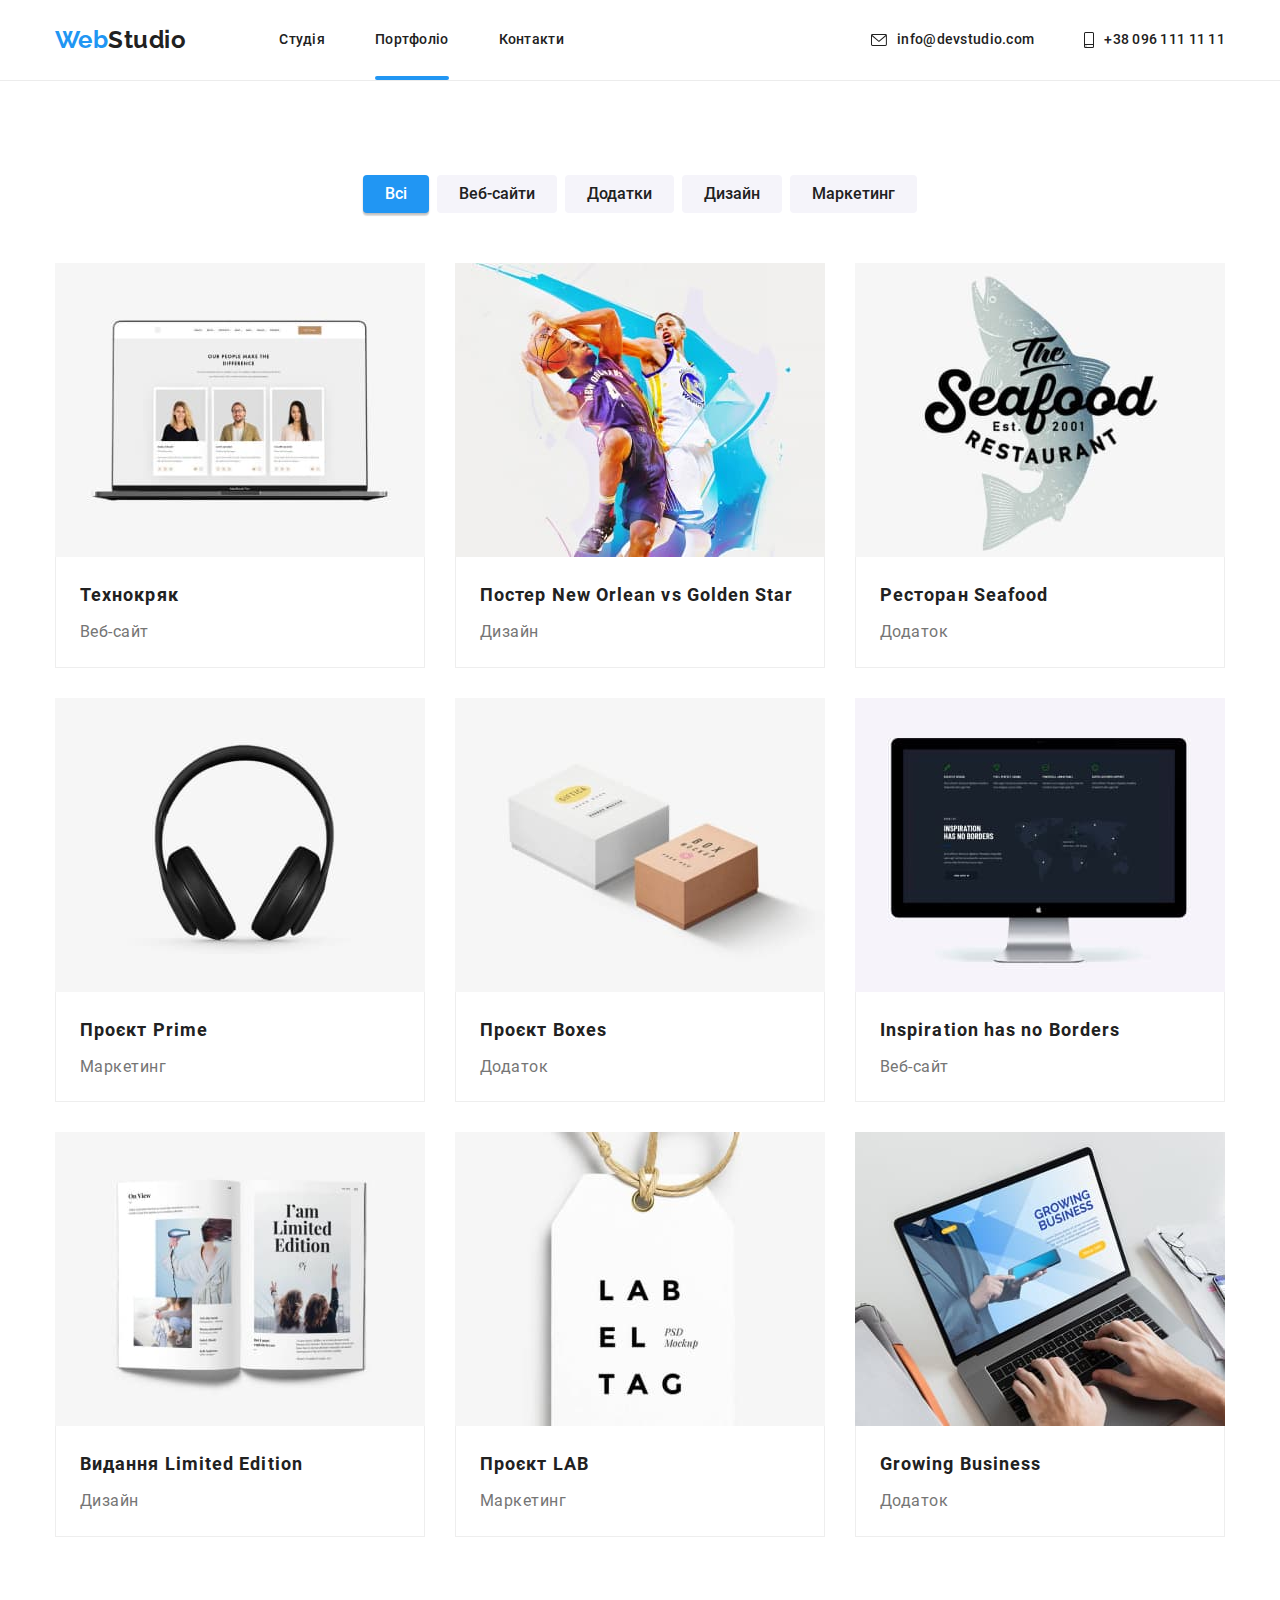
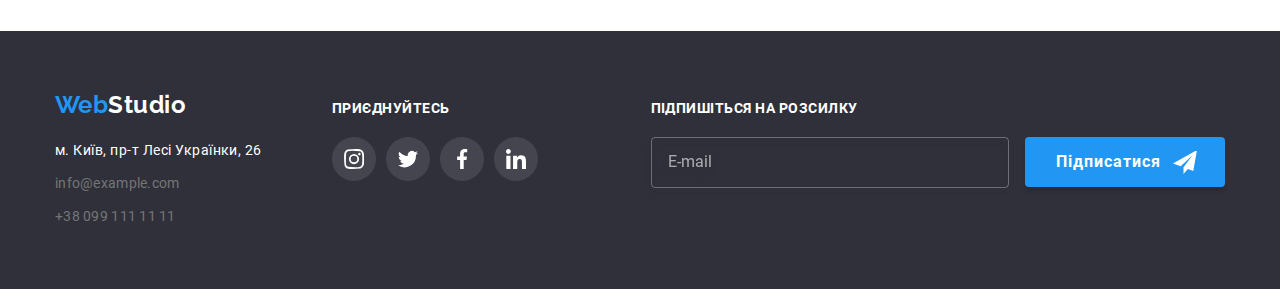
==== commit 3e6effbe: "Поменял язык сайта" ====
--- a/portfolio.html
+++ b/portfolio.html
@@ -1,5 +1,5 @@
 <!DOCTYPE html>
-<html lang="ru">
+<html lang="uk">
   <head>
     <meta charset="UTF-8" />
     <meta http-equiv="X-UA-Compatible" content="IE=edge" />
@@ -21,7 +21,7 @@
     <link rel="stylesheet" href="./css/main.min.css" />
   </head>
   <body>
-    <!-- Шапка сайта-->
+    <!-- Шапка сайту-->
     <header class="header">
       <div class="container header__container">
         <a href="./portfolio.html" class="logo logo--primary">
@@ -30,17 +30,17 @@
         <nav class="nav">
           <ul class="site-nav">
             <li class="site-nav__item">
-              <a href="./index.html" class="site-nav__link link">Студия</a>
+              <a href="./index.html" class="site-nav__link link">Студія</a>
             </li>
             <li class="site-nav__item">
               <a
                 href="./portfolio.html"
                 class="site-nav__link site-nav__link--current link"
-                >Портфолио</a
+                >Портфоліо</a
               >
             </li>
             <li class="site-nav__item">
-              <a href="#" class="site-nav__link link">Контакты</a>
+              <a href="#" class="site-nav__link link">Контакти</a>
             </li>
           </ul>
         </nav>
@@ -53,7 +53,7 @@
                 height="12px"
                 aria-hidden="true"
               >
-                <use href="./images/symbol-defs.svg#icon-mail"></use>
+                <use href="./images/icons.svg#icon-mail"></use>
               </svg>
               info@devstudio.com
             </a>
@@ -66,32 +66,88 @@
                 height="16px"
                 aria-hidden="true"
               >
-                <use href="./images/symbol-defs.svg#icon-phone"></use>
+                <use href="./images/icons.svg#icon-phone"></use>
               </svg>
               +38 096 111 11 11
             </a>
           </li>
         </ul>
+        <button class="header__menu-button" type="button" data-menu-button>
+          <svg class="header__icon-menu" aria-label="Перемикач мобільного меню">
+            <use
+              class="header__icon-menu--open"
+              href="./images/icons.svg#icon-menu-burger"
+            ></use>
+            <use
+              class="header__icon-menu--close"
+              href="./images/icons.svg#icon-close-menu"
+            ></use>
+          </svg>
+        </button>
+        <div class="mobile-menu" data-menu>
+          <ul class="mobile-site-nav">
+            <li class="mobile-site-nav__item">
+              <a class="mobile-site-nav__link" href="./index.html"> Студія</a>
+            </li>
+            <li class="mobile-site-nav__item">
+              <a
+                class="mobile-site-nav__link mobile-site-nav__link--current"
+                href="./portfolio.html"
+              >
+                Портфоліо</a
+              >
+            </li>
+            <li class="mobile-site-nav__item">
+              <a class="mobile-site-nav__link" href="#"> Контакти</a>
+            </li>
+          </ul>
+          <ul class="mobile-autn-nav">
+            <li class="mobile-autn-nav__item">
+              <a class="mobile-autn-nav__tel" href="tel:+380961111111">
+                +38 096 111 11 11</a
+              >
+            </li>
+            <li class="mobile-autn-nav__item">
+              <a class="mobile-autn-nav__mail" href="mailto:info@devstudio.com">
+                info@devstudio.com</a
+              >
+            </li>
+          </ul>
+          <ul class="mobile-socials">
+            <li class="mobile-socials__item">
+              <a class="mobile-socials__link" href="#"> Instagram</a>
+            </li>
+            <li class="mobile-socials__item">
+              <a class="mobile-socials__link" href="#"> Twitter</a>
+            </li>
+            <li class="mobile-socials__item">
+              <a class="mobile-socials__link" href="#"> Facebook</a>
+            </li>
+            <li class="mobile-socials__item">
+              <a class="mobile-socials__link" href="#"> LinkedIn</a>
+            </li>
+          </ul>
+        </div>
       </div>
     </header>
 
-    <!-- Уникальный контент сайта -->
+    <!-- Унікальний контент сайту -->
     <main>
-      <!-- Портфолио сайта -->
+      <!-- Портфоліо сайту -->
       <section class="portfolio section">
         <div class="container">
-          <h1 class="visually-hidden">Портфолио</h1>
+          <h1 class="visually-hidden">Портфоліо</h1>
           <ul class="menu">
             <li class="menu__item">
               <button type="button" class="menu__button menu__button--current">
-                Все
+                Всі
               </button>
             </li>
             <li class="menu__item">
-              <button type="button" class="menu__button">Веб-сайты</button>
+              <button type="button" class="menu__button">Веб-сайти</button>
             </li>
             <li class="menu__item">
-              <button type="button" class="menu__button">Приложения</button>
+              <button type="button" class="menu__button">Додатки</button>
             </li>
             <li class="menu__item">
               <button type="button" class="menu__button">Дизайн</button>
@@ -111,9 +167,9 @@
                 />
                 <div class="card__description">
                   <p class="card__description-text">
-                    Ресурс предлагает комплексные предложения с разным уровнем
-                    функционала и сервисов. Все это позволит посетителю получить
-                    исчерпывающие сведения о компании или частном лице.
+                    Ресурс пропонує комплексні пропозиції з різним рівнем
+                    функціоналу та сервісів. Все це дозволить відвідувачу
+                    отримати вичерпні відомості про компанію чи приватну особу.
                   </p>
                 </div>
               </div>
@@ -132,9 +188,9 @@
                 />
                 <div class="card__description">
                   <p class="card__description-text">
-                    Ресурс предлагает комплексные предложения с разным уровнем
-                    функционала и сервисов. Все это позволит посетителю получить
-                    исчерпывающие сведения о компании или частном лице.
+                    Ресурс пропонує комплексні пропозиції з різним рівнем
+                    функціоналу та сервісів. Все це дозволить відвідувачу
+                    отримати вичерпні відомості про компанію чи приватну особу.
                   </p>
                 </div>
               </div>
@@ -148,20 +204,20 @@
                 <img
                   class="card__image"
                   src="./images/portfolio/seafood.jpg"
-                  alt="Логотип ресторана"
-                  width="370px"
-                />
-                <div class="card__description">
-                  <p class="card__description-text">
-                    Ресурс предлагает комплексные предложения с разным уровнем
-                    функционала и сервисов. Все это позволит посетителю получить
-                    исчерпывающие сведения о компании или частном лице.
+                  alt="Логотип ресторану"
+                  width="370px"
+                />
+                <div class="card__description">
+                  <p class="card__description-text">
+                    Ресурс пропонує комплексні пропозиції з різним рівнем
+                    функціоналу та сервісів. Все це дозволить відвідувачу
+                    отримати вичерпні відомості про компанію чи приватну особу.
                   </p>
                 </div>
               </div>
               <div class="card__box">
                 <h2 class="card__title">Ресторан Seafood</h2>
-                <p class="card__text">Приложение</p>
+                <p class="card__text">Додаток</p>
               </div>
             </li>
             <li class="card">
@@ -169,19 +225,19 @@
                 <img
                   class="card__image"
                   src="./images/portfolio/prime.jpg"
-                  alt="Наушники"
-                  width="370px"
-                />
-                <div class="card__description">
-                  <p class="card__description-text">
-                    Ресурс предлагает комплексные предложения с разным уровнем
-                    функционала и сервисов. Все это позволит посетителю получить
-                    исчерпывающие сведения о компании или частном лице.
-                  </p>
-                </div>
-              </div>
-              <div class="card__box">
-                <h2 class="card__title">Проект Prime</h2>
+                  alt="Навушники"
+                  width="370px"
+                />
+                <div class="card__description">
+                  <p class="card__description-text">
+                    Ресурс пропонує комплексні пропозиції з різним рівнем
+                    функціоналу та сервісів. Все це дозволить відвідувачу
+                    отримати вичерпні відомості про компанію чи приватну особу.
+                  </p>
+                </div>
+              </div>
+              <div class="card__box">
+                <h2 class="card__title">Проєкт Prime</h2>
                 <p class="card__text">Маркетинг</p>
               </div>
             </li>
@@ -195,15 +251,15 @@
                 />
                 <div class="card__description">
                   <p class="card__description-text">
-                    Ресурс предлагает комплексные предложения с разным уровнем
-                    функционала и сервисов. Все это позволит посетителю получить
-                    исчерпывающие сведения о компании или частном лице.
-                  </p>
-                </div>
-              </div>
-              <div class="card__box">
-                <h2 class="card__title">Проект Boxes</h2>
-                <p class="card__text">Приложение</p>
+                    Ресурс пропонує комплексні пропозиції з різним рівнем
+                    функціоналу та сервісів. Все це дозволить відвідувачу
+                    отримати вичерпні відомості про компанію чи приватну особу.
+                  </p>
+                </div>
+              </div>
+              <div class="card__box">
+                <h2 class="card__title">Проєкт Boxes</h2>
+                <p class="card__text">Додаток</p>
               </div>
             </li>
             <li class="card">
@@ -211,14 +267,14 @@
                 <img
                   class="card__image"
                   src="./images/portfolio/inspiration.jpg"
-                  alt="Монитор"
-                  width="370px"
-                />
-                <div class="card__description">
-                  <p class="card__description-text">
-                    Ресурс предлагает комплексные предложения с разным уровнем
-                    функционала и сервисов. Все это позволит посетителю получить
-                    исчерпывающие сведения о компании или частном лице.
+                  alt="Монітор"
+                  width="370px"
+                />
+                <div class="card__description">
+                  <p class="card__description-text">
+                    Ресурс пропонує комплексні пропозиції з різним рівнем
+                    функціоналу та сервісів. Все це дозволить відвідувачу
+                    отримати вичерпні відомості про компанію чи приватну особу.
                   </p>
                 </div>
               </div>
@@ -237,14 +293,14 @@
                 />
                 <div class="card__description">
                   <p class="card__description-text">
-                    Ресурс предлагает комплексные предложения с разным уровнем
-                    функционала и сервисов. Все это позволит посетителю получить
-                    исчерпывающие сведения о компании или частном лице.
-                  </p>
-                </div>
-              </div>
-              <div class="card__box">
-                <h2 class="card__title">Издание Limited Edition</h2>
+                    Ресурс пропонує комплексні пропозиції з різним рівнем
+                    функціоналу та сервісів. Все це дозволить відвідувачу
+                    отримати вичерпні відомості про компанію чи приватну особу.
+                  </p>
+                </div>
+              </div>
+              <div class="card__box">
+                <h2 class="card__title">Видання Limited Edition</h2>
                 <p class="card__text">Дизайн</p>
               </div>
             </li>
@@ -253,19 +309,19 @@
                 <img
                   class="card__image"
                   src="./images/portfolio/lab.jpg"
-                  alt="Бирка"
-                  width="370px"
-                />
-                <div class="card__description">
-                  <p class="card__description-text">
-                    Ресурс предлагает комплексные предложения с разным уровнем
-                    функционала и сервисов. Все это позволит посетителю получить
-                    исчерпывающие сведения о компании или частном лице.
-                  </p>
-                </div>
-              </div>
-              <div class="card__box">
-                <h2 class="card__title">Проект LAB</h2>
+                  alt="Бірка"
+                  width="370px"
+                />
+                <div class="card__description">
+                  <p class="card__description-text">
+                    Ресурс пропонує комплексні пропозиції з різним рівнем
+                    функціоналу та сервісів. Все це дозволить відвідувачу
+                    отримати вичерпні відомості про компанію чи приватну особу.
+                  </p>
+                </div>
+              </div>
+              <div class="card__box">
+                <h2 class="card__title">Проєкт LAB</h2>
                 <p class="card__text">Маркетинг</p>
               </div>
             </li>
@@ -279,15 +335,15 @@
                 />
                 <div class="card__description">
                   <p class="card__description-text">
-                    Ресурс предлагает комплексные предложения с разным уровнем
-                    функционала и сервисов. Все это позволит посетителю получить
-                    исчерпывающие сведения о компании или частном лице.
+                    Ресурс пропонує комплексні пропозиції з різним рівнем
+                    функціоналу та сервісів. Все це дозволить відвідувачу
+                    отримати вичерпні відомості про компанію чи приватну особу.
                   </p>
                 </div>
               </div>
               <div class="card__box">
                 <h2 class="card__title">Growing Business</h2>
-                <p class="card__text">Приложение</p>
+                <p class="card__text">Додаток</p>
               </div>
             </li>
           </ul>
@@ -295,7 +351,7 @@
       </section>
     </main>
 
-    <!-- Подвал сайта -->
+    <!-- Подвал сайту -->
 
     <footer class="footer">
       <div class="container footer__container">
@@ -305,7 +361,7 @@
               <span class="logo__web">Web</span>Studio</a
             >
             <address class="address">
-              <p class="address__text">г. Киев, пр-т Леси Украинки, 26</p>
+              <p class="address__text">м. Київ, пр-т Лесі Українки, 26</p>
               <ul>
                 <li class="address__item">
                   <a href="mailto:info@example.com" class="address__link link"
@@ -321,7 +377,7 @@
             </address>
           </div>
           <div class="cta">
-            <p class="cta__title">Присоединяйтесь</p>
+            <p class="cta__title">Приєднуйтесь</p>
             <ul class="social-networks">
               <li class="social-networks__item">
                 <a
@@ -332,7 +388,7 @@
                     class="social-networks__icon"
                     aria-label="Перейти на сайт Инстаграм"
                   >
-                    <use href="./images/symbol-defs.svg#icon-instagram"></use>
+                    <use href="./images/icons.svg#icon-instagram"></use>
                   </svg>
                 </a>
               </li>
@@ -345,7 +401,7 @@
                     class="social-networks__icon"
                     aria-label="Перейти на сайт Твиттер"
                   >
-                    <use href="./images/symbol-defs.svg#icon-twitter"></use>
+                    <use href="./images/icons.svg#icon-twitter"></use>
                   </svg>
                 </a>
               </li>
@@ -358,7 +414,7 @@
                     class="social-networks__icon"
                     aria-label="Перейти на сайт Фейсбук"
                   >
-                    <use href="./images/symbol-defs.svg#icon-facebook"></use>
+                    <use href="./images/icons.svg#icon-facebook"></use>
                   </svg>
                 </a>
               </li>
@@ -371,7 +427,7 @@
                     class="social-networks__icon"
                     aria-label="Перейти на сайт Линкедин"
                   >
-                    <use href="./images/symbol-defs.svg#icon-linkedin"></use>
+                    <use href="./images/icons.svg#icon-linkedin"></use>
                   </svg>
                 </a>
               </li>
@@ -381,7 +437,7 @@
         <div>
           <form name="subscribe-form" autocomplete="off">
             <label class="subscribe-form__text cta__title" for="user-email"
-              >Подпишитесь на рассылку</label
+              >Підпишіться на розсилку</label
             >
             <input
               class="subscribe-form__input"
@@ -393,7 +449,7 @@
             />
             <div class="subscribe-form__thumb">
               <button class="subscribe-form__button" type="submit">
-                Подписаться
+                Підписатися
                 <svg class="subscribe-form__icon" aria-hidden="true">
                   <use href="./images/icons.svg#icon-telegram"></use>
                 </svg>
@@ -403,5 +459,6 @@
         </div>
       </div>
     </footer>
+    <script src="./js/menu.js"></script>
   </body>
 </html>
--- a/css/main.min.css
+++ b/css/main.min.css
@@ -1 +1 @@
-@font-face{font-family:"Raleway";src:local("Raleway"),url("../fonts/Raleway-Bold.woff2") format("woff2"),url("../fonts/Raleway-Bold.woff") format("woff"),url("../fonts/Raleway-Bold.ttf") format("truetype"),url("../fonts/Raleway-Bold.svg#Raleway-Bold") format("svg");font-weight:700;font-style:normal;font-display:swap}@font-face{font-family:"Roboto";src:local("Roboto"),url("../fonts/Roboto-Black.woff2") format("woff2"),url("../fonts/Roboto-Black.woff") format("woff"),url("../fonts/Roboto-Black.ttf") format("truetype"),url("../fonts/Roboto-Black.svg#Roboto-Black") format("svg");font-weight:900;font-style:normal;font-display:swap}@font-face{font-family:"Roboto";src:local("Roboto"),url("../fonts/Roboto-Bold.woff2") format("woff2"),url("../fonts/Roboto-Bold.woff") format("woff"),url("../fonts/Roboto-Bold.ttf") format("truetype"),url("../fonts/Roboto-Bold.svg#Roboto-Bold") format("svg");font-weight:700;font-style:normal;font-display:swap}@font-face{font-family:"Roboto";src:local("Roboto"),url("../fonts/Roboto-Regular.woff2") format("woff2"),url("../fonts/Roboto-Regular.woff") format("woff"),url("../fonts/Roboto-Regular.ttf") format("truetype"),url("../fonts/Roboto-Regular.svg#Roboto-Regular") format("svg");font-weight:400;font-style:normal;font-display:swap}@font-face{font-family:"Roboto";src:local("Roboto"),url("../fonts/Roboto-Medium.woff2") format("woff2"),url("../fonts/Roboto-Medium.woff") format("woff"),url("../fonts/Roboto-Medium.ttf") format("truetype"),url("../fonts/Roboto-Medium.svg#Roboto-Medium") format("svg");font-weight:500;font-style:normal;font-display:swap}/*! modern-normalize v1.1.0 | MIT License | https://github.com/sindresorhus/modern-normalize */*,::before,::after{box-sizing:border-box}html{line-height:1.15;-webkit-text-size-adjust:100%;-moz-tab-size:4;-o-tab-size:4;tab-size:4}body{margin:0;font-family:system-ui,-apple-system,"Segoe UI",Roboto,Helvetica,Arial,sans-serif,"Apple Color Emoji","Segoe UI Emoji"}hr{height:0;color:inherit}abbr[title]{-webkit-text-decoration:underline dotted;text-decoration:underline dotted}b,strong{font-weight:bolder}code,kbd,samp,pre{font-family:ui-monospace,SFMono-Regular,Consolas,"Liberation Mono",Menlo,monospace;font-size:1em}small{font-size:80%}sub,sup{font-size:75%;line-height:0;position:relative;vertical-align:baseline}sub{bottom:-0.25em}sup{top:-0.5em}table{text-indent:0;border-color:inherit}button,input,optgroup,select,textarea{font-family:inherit;font-size:100%;line-height:1.15;margin:0}button,select{text-transform:none}button,[type=button],[type=reset],[type=submit]{-webkit-appearance:button}::-moz-focus-inner{border-style:none;padding:0}:-moz-focusring{outline:1px dotted ButtonText}:-moz-ui-invalid{box-shadow:none}legend{padding:0}progress{vertical-align:baseline}::-webkit-inner-spin-button,::-webkit-outer-spin-button{height:auto}[type=search]{-webkit-appearance:textfield;outline-offset:-2px}::-webkit-search-decoration{-webkit-appearance:none}::-webkit-file-upload-button{-webkit-appearance:button;font:inherit}summary{display:list-item}:root{--primary-text-color: #757575;--title-text-color: #212121;--primary-section-color: #fff;--visual-text-color: #2196f3;--header-footer-color: #2f303a;--additional-section-color: #f5f4fa;--icon-client-color: #afb1B8;--timing-function: cubic-bezier(0.4, 0, 0.2, 1)}body{background-color:var(--primary-section-color);color:var(--primary-text-color);font-family:"Roboto",sans-serif;letter-spacing:.03em}ul{list-style:none;padding:0px;margin:0px}a{text-decoration:none}button{cursor:pointer}img{display:block}h1,h2,h3,h4,p{margin:0}img{display:block;max-width:100%;height:auto}:focus{outline:none}.visually-hidden{position:absolute;width:1px;height:1px;margin:-1px;border:0;padding:0;white-space:nowrap;-webkit-clip-path:inset(100%);clip-path:inset(100%);clip:rect(0 0 0 0);overflow:hidden}.is-hidden{opacity:0;visibility:hidden;pointer-events:none}.container{margin:0 auto;padding:0px 15px;outline:2px solid tomato}@media screen and (min-width: 480px){.container{width:480px}}@media screen and (min-width: 768px){.container{width:768px}}@media screen and (min-width: 1200px){.container{width:1200px}}.link{color:var(--title-text-color);font-weight:500;font-size:14px;line-height:1.14;letter-spacing:.02em;transition:color 250ms var(--timing-function)}.title{color:var(--title-text-color);font-weight:700;font-size:28px;line-height:1.18;text-align:center}@media screen and (min-width: 1200px){.title{font-size:36px;line-height:1.16}}.team-section__title,.specifics-section__title,.clients-section__title{margin-bottom:30px}@media screen and (min-width: 1200px){.team-section__title,.specifics-section__title,.clients-section__title{margin-bottom:50px}}.section{padding-top:60px;padding-bottom:60px}@media screen and (min-width: 1200px){.section{padding-top:94px;padding-bottom:94px}}.logo{font-family:"Raleway",sans-serif;font-weight:700;font-size:24px;line-height:1.16}.logo--primary{color:var(--title-text-color);padding:16px 0px}.logo__web{color:var(--visual-text-color)}.logo--secondary{display:inline-block;margin:0px 0px 20px 0px;color:var(--primary-section-color)}.header{position:relative;border-bottom:1px solid #ececec}.header__container{display:flex;align-items:center}.nav{display:none}@media screen and (min-width: 768px){.nav{display:flex;align-items:center}}.site-nav{display:flex;margin-left:93px}.site-nav__item+.site-nav__item{margin-left:50px}.site-nav__link{position:relative;display:block;padding-top:32px;padding-bottom:32px}.site-nav__link::after{position:absolute;content:"";display:block;bottom:0;left:0;width:100%;height:4px;background-color:var(--visual-text-color);border-radius:2px;opacity:0}.site-nav__link--current::after{opacity:1}.site-nav__link:hover,.site-nav__link:focus{color:var(--visual-text-color)}.auth-nav{display:none;margin-left:auto}@media screen and (min-width: 768px){.auth-nav{display:block}}@media screen and (min-width: 1200px){.auth-nav{display:flex}}@media screen and (min-width: 1200px){.auth-nav__item+.auth-nav__item{margin-left:50px}}.auth-nav__link{display:flex;align-items:center;padding-bottom:10px}@media screen and (min-width: 1200px){.auth-nav__link{padding-top:32px;padding-bottom:32px}}.auth-nav__link:hover,.auth-nav__link:focus{color:var(--visual-text-color)}.auth-nav__icon{margin-right:10px;fill:currentColor}.hero{text-align:center;padding:200px 0px;height:600px;max-width:1600px;margin-left:auto;margin-right:auto;border:1px solid #000;box-shadow:0px 4px 4px rgba(0,0,0,.25);background-color:var(--header-footer-color);background-image:linear-gradient(to right, rgba(47, 48, 58, 0.4), rgba(47, 48, 58, 0.4)),url(../images/studio/hero.jpg);background-repeat:no-repeat;background-size:cover;background-position:center}.hero__title{margin-left:auto;margin-right:auto;margin-bottom:30px;max-width:696px;color:var(--primary-section-color);font-weight:900;font-size:26px;line-height:1.61;letter-spacing:.06em;text-transform:uppercase}@media screen and (min-width: 1200px){.hero__title{font-size:44px;line-height:1.36}}.hero__button{border-radius:4px;padding:10px 32px;border:0;color:var(--primary-section-color);background-color:var(--visual-text-color);font-weight:700;font-size:16px;line-height:1.87;letter-spacing:.06em;transition:background-color 250ms var(--timing-function)}.hero__button:hover,.hero__button:focus{background-color:#188ce8}@media screen and (min-width: 768px)and (max-width: 1199px){.feauturies-section__list{display:flex;flex-wrap:wrap;gap:30px}}@media screen and (min-width: 1200px){.feauturies-section__list{display:flex}}@media screen and (min-width: 1200px){.feauturies-section__item+.feauturies-section__item{margin-left:30px}}@media screen and (max-width: 767px){.feauturies-section__item:not(:last-child){margin-bottom:30px}}@media screen and (min-width: 768px){.feauturies-section__item{width:calc((100% - 30px)/2)}}.feauturies-section__title{margin-bottom:10px;color:var(--title-text-color);font-weight:700;font-size:14px;line-height:1.14;text-transform:uppercase}@media screen and (max-width: 767px){.feauturies-section__title{text-align:center}}.feauturies-section__text{font-size:14px;line-height:1.7}.feauturies-section__icon{display:flex;align-items:center;justify-content:center;background-color:var(--additional-section-color);margin-bottom:30px;border-radius:4px}.feauturies-section__anim{width:70px;height:70px}.specifics-section{display:none;padding-top:0px}@media screen and (min-width: 1200px){.specifics-section{display:block}}.specifics-section__list{display:flex;justify-content:space-between}.specifics-section__cards{position:relative;transform:scale(1);transition:transform 250ms var(--timing-function)}.specifics-section__cards:hover{transform:scale(1.1)}.specifics-section__depiction{position:absolute;bottom:0;left:0;width:100%;padding:27px 0px;background-color:rgba(47,48,58,.8)}.specifics-section__text{font-weight:700;font-size:14px;line-height:1.14;text-align:center;text-transform:uppercase;color:var(--primary-section-color)}.team-section{background-color:var(--additional-section-color)}.team-section__image{width:100%}.team-section__name{margin-bottom:10px;color:var(--title-text-color);font-weight:500;font-size:16px;line-height:1.18;text-align:center}.team-section__job{margin-bottom:16px;font-size:16px;line-height:1.18;text-align:center}.team-section__team-wrapper{padding:30px 0px}.team-section__list{gap:30px}@media screen and (min-width: 768px)and (max-width: 1199px){.team-section__list{display:flex;flex-wrap:wrap}}@media screen and (min-width: 1200px){.team-section__list{display:flex;justify-content:space-between}}.team-section__avatar{background-color:var(--primary-section-color);border-radius:0px 0px 4px 4px;box-shadow:0px 1px 3px rgba(0,0,0,.12),0px 1px 1px rgba(0,0,0,.14),0px 2px 1px rgba(0,0,0,.2)}@media screen and (min-width: 768px)and (max-width: 1199px){.team-section__avatar{width:calc((100% - 30px)/2)}}@media screen and (max-width: 767px){.team-section__avatar:not(:last-child){margin-bottom:30px}}.social-networks{display:flex;gap:10px;justify-content:center}.social-networks__link{display:flex;align-items:center;justify-content:center;width:44px;height:44px;border-radius:50%;transition:color 250ms var(--timing-function),background-color 250ms var(--timing-function)}.social-networks__link--in-avatar{color:var(--icon-client-color)}.social-networks__link--in-avatar:hover,.social-networks__link--in-avatar:focus{color:var(--primary-section-color);background-color:var(--visual-text-color)}.social-networks__link--in-footer{color:var(--primary-section-color);background:rgba(255,255,255,.1)}.social-networks__link--in-footer:hover,.social-networks__link--in-footer:focus{background-color:var(--visual-text-color)}.social-networks__icon{width:20px;height:20px;fill:currentColor}.clients-section__list{display:flex;flex-wrap:wrap;gap:30px}@media screen and (min-width: 1200px){.clients-section__list{display:flex;flex-wrap:nowrap}}.clients-section__link{display:flex;align-items:center;justify-content:center;height:92px;border:1px solid var(--icon-client-color);border-radius:4px;color:var(--icon-client-color);transition:color 250ms var(--timing-function),border 250ms var(--timing-function)}@media screen and (min-width: 1200px){.clients-section__link{width:170px}}.clients-section__link:hover,.clients-section__link:focus{border:1px solid var(--visual-text-color);color:var(--visual-text-color)}.clients-section__icon{width:106px;height:60px;fill:currentColor}@media screen and (max-width: 767px){.clients-section__item{width:calc((100% - 30px)/2)}}@media screen and (min-width: 768px)and (max-width: 1199px){.clients-section__item{width:calc((100% - 60px)/3)}}.menu{display:flex;justify-content:center;margin-bottom:50px;gap:8px}@media screen and (max-width: 767px){.menu{flex-wrap:wrap;justify-content:flex-start}}.menu__button{display:inline-block;border-radius:4px;padding:6px 22px;border:0;color:var(--title-text-color);background-color:var(--additional-section-color);font-weight:500;font-size:16px;line-height:1.6;text-align:center;transition:color 250ms var(--timing-function),background-color 250ms var(--timing-function)}.menu__button:focus,.menu__button:hover{color:var(--primary-section-color);background-color:var(--visual-text-color);box-shadow:0px 3px 1px rgba(0,0,0,.1),0px 1px 2px rgba(0,0,0,.08),0px 2px 2px rgba(0,0,0,.12)}.menu__button--current{color:var(--primary-section-color);background-color:var(--visual-text-color);box-shadow:0px 3px 1px rgba(0,0,0,.1),0px 1px 2px rgba(0,0,0,.08),0px 2px 2px rgba(0,0,0,.12)}.portfolio__list{display:flex;flex-wrap:wrap;gap:30px}.card{display:flex;flex-direction:column}@media screen and (max-width: 767px){.card{width:100%}}@media screen and (min-width: 768px)and (max-width: 1199px){.card{width:calc((100% - 30px)/2)}}.card__image{height:100%;width:100%}.card__title{margin-bottom:4px;color:var(--title-text-color);font-weight:700;font-size:18px;line-height:2;letter-spacing:.06em}.card__text{font-size:16px;line-height:1.87}.card__box{flex-grow:1;padding:20px 24px;border-bottom:1px solid #eee;border-right:1px solid #eee;border-left:1px solid #eee}.card:hover{box-shadow:0px 1px 1px rgba(0,0,0,.12),0px 4px 4px rgba(0,0,0,.06),1px 4px 6px rgba(0,0,0,.16)}.card:hover .card__description{transform:translateY(0%)}.card__thumb{position:relative;overflow:hidden}.card__description{position:absolute;top:0;width:100%;height:100%;padding:63px 24px;background-color:rgba(33,150,243,.9);transform:translateY(100%);transition:transform 250ms var(--timing-function)}.card__description-text{font-size:18px;line-height:1.55;color:var(--primary-section-color)}.footer{background-color:var(--header-footer-color);padding:60px 0px}@media screen and (max-width: 1199px){.footer{text-align:center}}.footer__container{display:flex}@media screen and (max-width: 1199px){.footer__container{flex-direction:column}}@media screen and (min-width: 1200px){.footer__container{align-items:baseline;justify-content:space-between}}@media screen and (min-width: 768px){.footer__nav{display:flex;justify-content:space-around;align-items:baseline}}@media screen and (max-width: 1199px){.footer__nav{margin-bottom:60px}}.address{font-style:normal}.address__text{margin-bottom:9px;color:var(--primary-section-color);font-size:14px;line-height:1.7}.address__link{color:var(--primary-text-color);font-weight:400;line-height:1.7}.address__link:hover,.address__link:focus{color:var(--visual-text-color)}.address__item{margin-bottom:9px}@media screen and (max-width: 767px){.cta{margin-top:60px}}@media screen and (min-width: 1200px){.cta{margin-left:70px}}.cta__title{margin-bottom:20px;color:var(--primary-section-color);font-weight:700;font-size:14px;line-height:1.14;text-transform:uppercase}.subscribe-form__text{display:block}.subscribe-form__input{padding:15px 16px;width:358px;border:1px solid rgba(255,255,255,.3);filter:drop-shadow(0px 4px 4px rgba(0, 0, 0, 0.15));border-radius:4px;background-color:rgba(0,0,0,0);color:var(--primary-section-color);transition:border 250ms var(--timing-function)}@media screen and (max-width: 1199px){.subscribe-form__input{position:relative;display:block;width:100%;margin-bottom:20px;left:50%;transform:translateX(-50%)}}@media screen and (min-width: 480px)and (max-width: 1199px){.subscribe-form__input{width:450px}}.subscribe-form__input:focus{border:1px solid var(--visual-text-color)}.subscribe-form__input::-moz-placeholder{font-size:16px;line-height:1.25;color:rgba(255,255,255,.6)}.subscribe-form__input:-ms-input-placeholder{font-size:16px;line-height:1.25;color:rgba(255,255,255,.6)}.subscribe-form__input::placeholder{font-size:16px;line-height:1.25;color:rgba(255,255,255,.6)}.subscribe-form__button{position:relative;padding:10px 62px 10px 29px;width:200px;font-weight:700;font-size:16px;line-height:1.875;letter-spacing:.06em;color:var(--primary-section-color);background-color:var(--visual-text-color);box-shadow:0px 4px 4px rgba(0,0,0,.15);border-radius:4px;border:0;transition:background-color 250ms var(--timing-function)}.subscribe-form__button:focus,.subscribe-form__button:hover{background-color:#188ce8}.subscribe-form__thumb{display:inline-block;margin-left:12px}.subscribe-form__icon{position:absolute;top:50%;right:28px;transform:translateY(-50%);width:24px;height:24px;fill:#fff}.backdrop{position:fixed;top:0;left:0;width:100%;height:100%;background-color:rgba(0,0,0,.2);transition:opacity 250ms var(--timing-function),visibility 250ms var(--timing-function)}.backdrop.is-hidden .modal{transform:translate(-50%, -50%) scale(1.1)}.modal{padding:40px;position:absolute;top:50%;left:50%;width:528px;min-height:581px;background-color:var(--primary-section-color);box-shadow:0px 1px 3px rgba(0,0,0,.12),0px 1px 1px rgba(0,0,0,.14),0px 2px 1px rgba(0,0,0,.2);border-radius:4px;transform:translate(-50%, -50%) scale(1);transition:transform 250ms var(--timing-function)}.modal__close-button{position:absolute;top:8px;right:8px;width:30px;height:30px;background-color:var(--primary-section-color);border:1px solid rgba(0,0,0,.1);border-radius:50%}.modal__icon-close{width:11px;height:11px;fill:#000}.modal__icon-close:hover{fill:var(--visual-text-color)}.modal__title{margin-bottom:12px;font-weight:700;font-size:20px;line-height:1.15;color:var(--title-text-color)}.modal__form-button{position:relative;left:50%;transform:translateX(-50%);margin-top:30px;padding:10px 55px;width:200px;font-weight:700;font-size:16px;line-height:1.875;letter-spacing:.06em;color:var(--primary-section-color);background-color:var(--visual-text-color);box-shadow:0px 4px 4px rgba(0,0,0,.15);border-radius:4px;border:0;transition:background-color 250ms var(--timing-function)}.modal__form-button:focus,.modal__form-button:hover{background-color:#188ce8}.font-field{margin-bottom:10px}.font-field__label{display:block;margin-bottom:4px;font-size:12px;line-height:1.17;letter-spacing:.01em;color:var(--primary-text-color)}.font-field__input{padding:12px 42px;width:100%;border:1px solid rgba(33,33,33,.2);border-radius:4px;transition:border 250ms var(--timing-function)}.font-field__input:focus{border:1px solid var(--visual-text-color)}.font-field__input:focus+.font-field__icon{fill:var(--visual-text-color)}.font-field__thumb{position:relative}.font-field__icon{position:absolute;top:50%;left:12px;transform:translateY(-50%);width:18px;height:18px;fill:var(--title-text-color);transition:fill 250ms var(--timing-function)}.font-field__textarea{padding:12px 16px;margin-bottom:20px;width:100%;min-height:120px;border:1px solid rgba(33,33,33,.2);border-radius:4px;resize:none;transition:border 250ms var(--timing-function)}.font-field__textarea::-moz-placeholder{font-size:14px;line-height:1.14;letter-spacing:.01em;color:rgba(117,117,117,.5)}.font-field__textarea:-ms-input-placeholder{font-size:14px;line-height:1.14;letter-spacing:.01em;color:rgba(117,117,117,.5)}.font-field__textarea::placeholder{font-size:14px;line-height:1.14;letter-spacing:.01em;color:rgba(117,117,117,.5)}.font-field__textarea:focus{border:1px solid var(--visual-text-color)}.checkbox__text{padding-left:24px;position:relative;font-size:14px;line-height:1.7;color:var(--primary-text-color)}.checkbox__link{font-size:14px;line-height:1.7;color:var(--visual-text-color);text-decoration:underline}.checkbox__icon{top:0;left:0;position:absolute;width:16px;height:15px}.checkbox__icon--check{opacity:0;transition:opacity 250ms var(--timing-function)}.checkbox__check:checked+.checkbox__icon>.checkbox__icon--check{opacity:1}/*# sourceMappingURL=main.min.css.map */+@font-face{font-family:"Raleway";src:local("Raleway"),url("../fonts/Raleway-Bold.woff2") format("woff2"),url("../fonts/Raleway-Bold.woff") format("woff"),url("../fonts/Raleway-Bold.ttf") format("truetype"),url("../fonts/Raleway-Bold.svg#Raleway-Bold") format("svg");font-weight:700;font-style:normal;font-display:swap}@font-face{font-family:"Roboto";src:local("Roboto"),url("../fonts/Roboto-Black.woff2") format("woff2"),url("../fonts/Roboto-Black.woff") format("woff"),url("../fonts/Roboto-Black.ttf") format("truetype"),url("../fonts/Roboto-Black.svg#Roboto-Black") format("svg");font-weight:900;font-style:normal;font-display:swap}@font-face{font-family:"Roboto";src:local("Roboto"),url("../fonts/Roboto-Bold.woff2") format("woff2"),url("../fonts/Roboto-Bold.woff") format("woff"),url("../fonts/Roboto-Bold.ttf") format("truetype"),url("../fonts/Roboto-Bold.svg#Roboto-Bold") format("svg");font-weight:700;font-style:normal;font-display:swap}@font-face{font-family:"Roboto";src:local("Roboto"),url("../fonts/Roboto-Regular.woff2") format("woff2"),url("../fonts/Roboto-Regular.woff") format("woff"),url("../fonts/Roboto-Regular.ttf") format("truetype"),url("../fonts/Roboto-Regular.svg#Roboto-Regular") format("svg");font-weight:400;font-style:normal;font-display:swap}@font-face{font-family:"Roboto";src:local("Roboto"),url("../fonts/Roboto-Medium.woff2") format("woff2"),url("../fonts/Roboto-Medium.woff") format("woff"),url("../fonts/Roboto-Medium.ttf") format("truetype"),url("../fonts/Roboto-Medium.svg#Roboto-Medium") format("svg");font-weight:500;font-style:normal;font-display:swap}/*! modern-normalize v1.1.0 | MIT License | https://github.com/sindresorhus/modern-normalize */*,::before,::after{box-sizing:border-box}html{line-height:1.15;-webkit-text-size-adjust:100%;-moz-tab-size:4;-o-tab-size:4;tab-size:4}body{margin:0;font-family:system-ui,-apple-system,"Segoe UI",Roboto,Helvetica,Arial,sans-serif,"Apple Color Emoji","Segoe UI Emoji"}hr{height:0;color:inherit}abbr[title]{-webkit-text-decoration:underline dotted;text-decoration:underline dotted}b,strong{font-weight:bolder}code,kbd,samp,pre{font-family:ui-monospace,SFMono-Regular,Consolas,"Liberation Mono",Menlo,monospace;font-size:1em}small{font-size:80%}sub,sup{font-size:75%;line-height:0;position:relative;vertical-align:baseline}sub{bottom:-0.25em}sup{top:-0.5em}table{text-indent:0;border-color:inherit}button,input,optgroup,select,textarea{font-family:inherit;font-size:100%;line-height:1.15;margin:0}button,select{text-transform:none}button,[type=button],[type=reset],[type=submit]{-webkit-appearance:button}::-moz-focus-inner{border-style:none;padding:0}:-moz-focusring{outline:1px dotted ButtonText}:-moz-ui-invalid{box-shadow:none}legend{padding:0}progress{vertical-align:baseline}::-webkit-inner-spin-button,::-webkit-outer-spin-button{height:auto}[type=search]{-webkit-appearance:textfield;outline-offset:-2px}::-webkit-search-decoration{-webkit-appearance:none}::-webkit-file-upload-button{-webkit-appearance:button;font:inherit}summary{display:list-item}:root{--primary-text-color: #757575;--title-text-color: #212121;--primary-section-color: #fff;--visual-text-color: #2196f3;--header-footer-color: #2f303a;--additional-section-color: #f5f4fa;--icon-client-color: #afb1B8;--timing-function: cubic-bezier(0.4, 0, 0.2, 1)}body{background-color:var(--primary-section-color);color:var(--primary-text-color);font-family:"Roboto",sans-serif;letter-spacing:.03em}ul{list-style:none;padding:0px;margin:0px}a{text-decoration:none}button{cursor:pointer}img{display:block}h1,h2,h3,h4,p{margin:0}img{display:block;max-width:100%;height:auto}:focus{outline:none}.visually-hidden{position:absolute;width:1px;height:1px;margin:-1px;border:0;padding:0;white-space:nowrap;-webkit-clip-path:inset(100%);clip-path:inset(100%);clip:rect(0 0 0 0);overflow:hidden}.is-hidden{opacity:0;visibility:hidden;pointer-events:none}.container{margin:0 auto;padding:0px 15px}@media screen and (min-width: 480px){.container{width:480px}}@media screen and (min-width: 768px){.container{width:768px}}@media screen and (min-width: 1200px){.container{width:1200px}}.link{color:var(--title-text-color);font-weight:500;font-size:14px;line-height:1.14;letter-spacing:.02em;transition:color 250ms var(--timing-function)}.title{color:var(--title-text-color);font-weight:700;font-size:28px;line-height:1.18;text-align:center}@media screen and (min-width: 1200px){.title{font-size:36px;line-height:1.16}}.team-section__title,.specifics-section__title,.clients-section__title{margin-bottom:30px}@media screen and (min-width: 1200px){.team-section__title,.specifics-section__title,.clients-section__title{margin-bottom:50px}}.section{padding-top:60px;padding-bottom:60px}@media screen and (min-width: 1200px){.section{padding-top:94px;padding-bottom:94px}}.logo{font-family:"Raleway",sans-serif;font-weight:700;font-size:24px;line-height:1.16}.logo--primary{color:var(--title-text-color);padding:16px 0px}.logo__web{color:var(--visual-text-color)}.logo--secondary{display:inline-block;margin:0px 0px 20px 0px;color:var(--primary-section-color)}.header{position:relative;border-bottom:1px solid #ececec}.header__container{position:relative;display:flex;align-items:center}.header__menu-button{position:absolute;top:10px;right:10px;display:inline-flex;margin:0;padding:0;border:none;background-color:rgba(0,0,0,0);z-index:11}@media screen and (min-width: 768px){.header__menu-button{display:none}}.header__menu-button.is-open .header__icon-menu--close{display:block}.header__menu-button.is-open .header__icon-menu--open{display:none}.header__icon-menu{width:40px;height:40px;fill:#212121}.header__icon-menu:hover,.header__icon-menu:focus{fill:var(--visual-text-color)}.header__icon-menu--close{display:none}.nav{display:none}@media screen and (min-width: 768px){.nav{display:flex;align-items:center}}.site-nav{display:flex;margin-left:93px}.site-nav__item+.site-nav__item{margin-left:50px}.site-nav__link{position:relative;display:block;padding-top:32px;padding-bottom:32px}.site-nav__link::after{position:absolute;content:"";display:block;bottom:0;left:0;width:100%;height:4px;background-color:var(--visual-text-color);border-radius:2px;opacity:0}.site-nav__link--current::after{opacity:1}.site-nav__link:hover,.site-nav__link:focus{color:var(--visual-text-color)}.auth-nav{display:none;margin-left:auto}@media screen and (min-width: 768px){.auth-nav{display:block}}@media screen and (min-width: 1200px){.auth-nav{display:flex}}@media screen and (min-width: 1200px){.auth-nav__item+.auth-nav__item{margin-left:50px}}.auth-nav__link{display:flex;align-items:center;padding-bottom:10px}@media screen and (min-width: 1200px){.auth-nav__link{padding-top:32px;padding-bottom:32px}}.auth-nav__link:hover,.auth-nav__link:focus{color:var(--visual-text-color)}.auth-nav__icon{margin-right:10px;fill:currentColor}.mobile-menu{position:absolute;display:flex;flex-direction:column;justify-content:space-between;width:100%;min-height:796px;padding:48px 40px;top:0;left:0;background-color:#fff;z-index:10;opacity:0;visibility:hidden;pointer-events:none}@media screen and (min-width: 768px){.mobile-menu{display:none}}.mobile-menu.is-open{opacity:1;pointer-events:all;visibility:inherit}.mobile-site-nav__item+.mobile-site-nav__item{margin-top:32px}.mobile-site-nav__link{font-weight:500;font-size:40px;line-height:1.17;letter-spacing:.02em;color:var(--title-text-color)}.mobile-site-nav__link:hover,.mobile-site-nav__link:focus{color:var(--visual-text-color)}.mobile-site-nav__link--current{color:var(--visual-text-color)}.mobile-autn-nav{margin-top:auto}.mobile-autn-nav__tel{font-weight:500;font-size:34px;line-height:1.17;letter-spacing:.02em;color:var(--visual-text-color)}.mobile-autn-nav__mail{font-weight:500;font-size:24px;line-height:1.17;letter-spacing:.02em;color:var(--primary-text-color)}.mobile-autn-nav__mail:hover,.mobile-autn-nav__mail:focus{color:var(--visual-text-color)}.mobile-autn-nav__item+.mobile-autn-nav__item{margin-top:32px}.mobile-socials{display:flex;flex-wrap:wrap;margin-top:64px;gap:20px}.mobile-socials__link{padding-right:10px;font-weight:500;font-size:18px;line-height:1.22;letter-spacing:.02em;color:var(--visual-text-color)}.mobile-socials__item:not(:last-child){border-right:1px solid rgba(33,33,33,.2)}.hero{text-align:center;padding:200px 0px;height:600px;max-width:1600px;margin-left:auto;margin-right:auto;border:1px solid #000;box-shadow:0px 4px 4px rgba(0,0,0,.25);background-color:var(--header-footer-color);background-image:linear-gradient(to right, rgba(47, 48, 58, 0.4), rgba(47, 48, 58, 0.4)),url(../images/studio/hero.jpg);background-repeat:no-repeat;background-size:cover;background-position:center}.hero__title{margin-left:auto;margin-right:auto;margin-bottom:30px;max-width:360px;color:var(--primary-section-color);font-weight:900;font-size:26px;line-height:1.61;letter-spacing:.06em;text-transform:uppercase}@media screen and (min-width: 1200px){.hero__title{width:696px}}@media screen and (min-width: 1200px){.hero__title{font-size:44px;line-height:1.36}}.hero__button{border-radius:4px;padding:10px 32px;border:0;color:var(--primary-section-color);background-color:var(--visual-text-color);font-weight:700;font-size:16px;line-height:1.87;letter-spacing:.06em;transition:background-color 250ms var(--timing-function)}.hero__button:hover,.hero__button:focus{background-color:#188ce8}@media screen and (min-width: 768px)and (max-width: 1199px){.feauturies-section__list{display:flex;flex-wrap:wrap;gap:30px}}@media screen and (min-width: 1200px){.feauturies-section__list{display:flex}}@media screen and (min-width: 1200px){.feauturies-section__item+.feauturies-section__item{margin-left:30px}}@media screen and (max-width: 767px){.feauturies-section__item:not(:last-child){margin-bottom:30px}}@media screen and (min-width: 768px){.feauturies-section__item{width:calc((100% - 30px)/2)}}.feauturies-section__title{margin-bottom:10px;color:var(--title-text-color);font-weight:700;font-size:14px;line-height:1.14;text-transform:uppercase}@media screen and (max-width: 767px){.feauturies-section__title{text-align:center}}.feauturies-section__text{font-size:14px;line-height:1.7}.feauturies-section__icon{display:flex;align-items:center;justify-content:center;height:120px;background-color:var(--additional-section-color);margin-bottom:30px;border-radius:4px}.feauturies-section__anim{width:70px;height:70px}.specifics-section{display:none;padding-top:0px}@media screen and (min-width: 1200px){.specifics-section{display:block}}.specifics-section__list{display:flex;justify-content:space-between}.specifics-section__cards{position:relative;transform:scale(1);transition:transform 250ms var(--timing-function)}.specifics-section__cards:hover{transform:scale(1.1)}.specifics-section__depiction{position:absolute;bottom:0;left:0;width:100%;padding:27px 0px;background-color:rgba(47,48,58,.8)}.specifics-section__text{font-weight:700;font-size:14px;line-height:1.14;text-align:center;text-transform:uppercase;color:var(--primary-section-color)}.team-section{background-color:var(--additional-section-color)}.team-section__image{width:100%}.team-section__name{margin-bottom:10px;color:var(--title-text-color);font-weight:500;font-size:16px;line-height:1.18;text-align:center}.team-section__job{margin-bottom:16px;font-size:16px;line-height:1.18;text-align:center}.team-section__team-wrapper{padding:30px 0px}.team-section__list{gap:30px}@media screen and (min-width: 768px)and (max-width: 1199px){.team-section__list{display:flex;flex-wrap:wrap}}@media screen and (min-width: 1200px){.team-section__list{display:flex;justify-content:space-between}}.team-section__avatar{background-color:var(--primary-section-color);border-radius:0px 0px 4px 4px;box-shadow:0px 1px 3px rgba(0,0,0,.12),0px 1px 1px rgba(0,0,0,.14),0px 2px 1px rgba(0,0,0,.2)}@media screen and (min-width: 768px)and (max-width: 1199px){.team-section__avatar{width:calc((100% - 30px)/2)}}@media screen and (max-width: 767px){.team-section__avatar:not(:last-child){margin-bottom:30px}}.social-networks{display:flex;gap:10px;justify-content:center}.social-networks__link{display:flex;align-items:center;justify-content:center;width:44px;height:44px;border-radius:50%;transition:color 250ms var(--timing-function),background-color 250ms var(--timing-function)}.social-networks__link--in-avatar{color:var(--icon-client-color)}.social-networks__link--in-avatar:hover,.social-networks__link--in-avatar:focus{color:var(--primary-section-color);background-color:var(--visual-text-color)}.social-networks__link--in-footer{color:var(--primary-section-color);background:rgba(255,255,255,.1)}.social-networks__link--in-footer:hover,.social-networks__link--in-footer:focus{background-color:var(--visual-text-color)}.social-networks__icon{width:20px;height:20px;fill:currentColor}.clients-section__list{display:flex;flex-wrap:wrap;gap:30px}@media screen and (min-width: 1200px){.clients-section__list{display:flex;flex-wrap:nowrap}}.clients-section__link{display:flex;align-items:center;justify-content:center;height:92px;border:1px solid var(--icon-client-color);border-radius:4px;color:var(--icon-client-color);transition:color 250ms var(--timing-function),border 250ms var(--timing-function)}@media screen and (min-width: 1200px){.clients-section__link{width:170px}}.clients-section__link:hover,.clients-section__link:focus{border:1px solid var(--visual-text-color);color:var(--visual-text-color)}.clients-section__icon{width:106px;height:60px;fill:currentColor}@media screen and (max-width: 767px){.clients-section__item{width:calc((100% - 30px)/2)}}@media screen and (min-width: 768px)and (max-width: 1199px){.clients-section__item{width:calc((100% - 60px)/3)}}.menu{display:flex;justify-content:center;margin-bottom:50px;gap:8px}@media screen and (max-width: 767px){.menu{flex-wrap:wrap;justify-content:flex-start}}.menu__button{display:inline-block;border-radius:4px;padding:6px 22px;border:0;color:var(--title-text-color);background-color:var(--additional-section-color);font-weight:500;font-size:16px;line-height:1.6;text-align:center;transition:color 250ms var(--timing-function),background-color 250ms var(--timing-function)}.menu__button:focus,.menu__button:hover{color:var(--primary-section-color);background-color:var(--visual-text-color);box-shadow:0px 3px 1px rgba(0,0,0,.1),0px 1px 2px rgba(0,0,0,.08),0px 2px 2px rgba(0,0,0,.12)}.menu__button--current{color:var(--primary-section-color);background-color:var(--visual-text-color);box-shadow:0px 3px 1px rgba(0,0,0,.1),0px 1px 2px rgba(0,0,0,.08),0px 2px 2px rgba(0,0,0,.12)}.portfolio__list{display:flex;flex-wrap:wrap;gap:30px}.card{display:flex;flex-direction:column}@media screen and (max-width: 767px){.card{width:100%}}@media screen and (min-width: 768px)and (max-width: 1199px){.card{width:calc((100% - 30px)/2)}}.card__image{height:100%;width:100%}.card__title{margin-bottom:4px;color:var(--title-text-color);font-weight:700;font-size:18px;line-height:2;letter-spacing:.06em}.card__text{font-size:16px;line-height:1.87}.card__box{flex-grow:1;padding:20px 24px;border-bottom:1px solid #eee;border-right:1px solid #eee;border-left:1px solid #eee}.card:hover{box-shadow:0px 1px 1px rgba(0,0,0,.12),0px 4px 4px rgba(0,0,0,.06),1px 4px 6px rgba(0,0,0,.16)}.card:hover .card__description{transform:translateY(0%)}.card__thumb{position:relative;overflow:hidden}.card__description{position:absolute;top:0;width:100%;height:100%;padding:63px 24px;background-color:rgba(33,150,243,.9);transform:translateY(100%);transition:transform 250ms var(--timing-function)}.card__description-text{font-size:18px;line-height:1.55;color:var(--primary-section-color)}.footer{background-color:var(--header-footer-color);padding:60px 0px}@media screen and (max-width: 1199px){.footer{text-align:center}}.footer__container{display:flex}@media screen and (max-width: 1199px){.footer__container{flex-direction:column}}@media screen and (min-width: 1200px){.footer__container{align-items:baseline;justify-content:space-between}}@media screen and (min-width: 768px){.footer__nav{display:flex;justify-content:space-around;align-items:baseline}}@media screen and (max-width: 1199px){.footer__nav{margin-bottom:60px}}.address{font-style:normal}.address__text{margin-bottom:9px;color:var(--primary-section-color);font-size:14px;line-height:1.7}.address__link{color:var(--primary-text-color);font-weight:400;line-height:1.7}.address__link:hover,.address__link:focus{color:var(--visual-text-color)}.address__item{margin-bottom:9px}@media screen and (max-width: 767px){.cta{margin-top:60px}}@media screen and (min-width: 1200px){.cta{margin-left:70px}}.cta__title{margin-bottom:20px;color:var(--primary-section-color);font-weight:700;font-size:14px;line-height:1.14;text-transform:uppercase}.subscribe-form__text{display:block}.subscribe-form__input{padding:15px 16px;width:358px;border:1px solid rgba(255,255,255,.3);filter:drop-shadow(0px 4px 4px rgba(0, 0, 0, 0.15));border-radius:4px;background-color:rgba(0,0,0,0);color:var(--primary-section-color);transition:border 250ms var(--timing-function)}@media screen and (max-width: 1199px){.subscribe-form__input{position:relative;display:block;width:100%;margin-bottom:20px;left:50%;transform:translateX(-50%)}}@media screen and (min-width: 480px)and (max-width: 1199px){.subscribe-form__input{width:450px}}.subscribe-form__input:focus{border:1px solid var(--visual-text-color)}.subscribe-form__input::-moz-placeholder{font-size:16px;line-height:1.25;color:rgba(255,255,255,.6)}.subscribe-form__input:-ms-input-placeholder{font-size:16px;line-height:1.25;color:rgba(255,255,255,.6)}.subscribe-form__input::placeholder{font-size:16px;line-height:1.25;color:rgba(255,255,255,.6)}.subscribe-form__button{position:relative;padding:10px 62px 10px 29px;width:200px;font-weight:700;font-size:16px;line-height:1.875;letter-spacing:.06em;color:var(--primary-section-color);background-color:var(--visual-text-color);box-shadow:0px 4px 4px rgba(0,0,0,.15);border-radius:4px;border:0;transition:background-color 250ms var(--timing-function)}.subscribe-form__button:focus,.subscribe-form__button:hover{background-color:#188ce8}.subscribe-form__thumb{display:inline-block;margin-left:12px}.subscribe-form__icon{position:absolute;top:50%;right:28px;transform:translateY(-50%);width:24px;height:24px;fill:#fff}.backdrop{position:fixed;top:0;left:0;width:100%;height:100%;background-color:rgba(0,0,0,.2);transition:opacity 250ms var(--timing-function),visibility 250ms var(--timing-function)}.backdrop.is-hidden .modal{transform:translate(-50%, -50%) scale(1.1)}.modal{padding:40px;position:absolute;top:50%;left:50%;overflow:auto;max-width:528px;height:581px;background-color:var(--primary-section-color);box-shadow:0px 1px 3px rgba(0,0,0,.12),0px 1px 1px rgba(0,0,0,.14),0px 2px 1px rgba(0,0,0,.2);border-radius:4px;transform:translate(-50%, -50%) scale(1);transition:transform 250ms var(--timing-function)}@media screen and (min-width: 1200px){.modal{min-height:581px}}.modal__close-button{position:absolute;top:8px;right:8px;width:30px;height:30px;background-color:var(--primary-section-color);border:1px solid rgba(0,0,0,.1);border-radius:50%}.modal__icon-close{width:11px;height:11px;fill:#000}.modal__icon-close:hover{fill:var(--visual-text-color)}.modal__title{margin-bottom:12px;font-weight:700;font-size:20px;line-height:1.15;color:var(--title-text-color)}.modal__form-button{position:relative;left:50%;transform:translateX(-50%);margin-top:30px;padding:10px 55px;width:200px;font-weight:700;font-size:16px;line-height:1.875;letter-spacing:.06em;color:var(--primary-section-color);background-color:var(--visual-text-color);box-shadow:0px 4px 4px rgba(0,0,0,.15);border-radius:4px;border:0;transition:background-color 250ms var(--timing-function)}.modal__form-button:focus,.modal__form-button:hover{background-color:#188ce8}.font-field{margin-bottom:10px}.font-field__label{display:block;margin-bottom:4px;font-size:12px;line-height:1.17;letter-spacing:.01em;color:var(--primary-text-color)}.font-field__input{padding:12px 42px;width:100%;border:1px solid rgba(33,33,33,.2);border-radius:4px;transition:border 250ms var(--timing-function)}.font-field__input:focus{border:1px solid var(--visual-text-color)}.font-field__input:focus+.font-field__icon{fill:var(--visual-text-color)}.font-field__thumb{position:relative}.font-field__icon{position:absolute;top:50%;left:12px;transform:translateY(-50%);width:18px;height:18px;fill:var(--title-text-color);transition:fill 250ms var(--timing-function)}.font-field__textarea{padding:12px 16px;margin-bottom:20px;width:100%;min-height:120px;border:1px solid rgba(33,33,33,.2);border-radius:4px;resize:none;transition:border 250ms var(--timing-function)}.font-field__textarea::-moz-placeholder{font-size:14px;line-height:1.14;letter-spacing:.01em;color:rgba(117,117,117,.5)}.font-field__textarea:-ms-input-placeholder{font-size:14px;line-height:1.14;letter-spacing:.01em;color:rgba(117,117,117,.5)}.font-field__textarea::placeholder{font-size:14px;line-height:1.14;letter-spacing:.01em;color:rgba(117,117,117,.5)}.font-field__textarea:focus{border:1px solid var(--visual-text-color)}.checkbox__text{padding-left:24px;position:relative;font-size:14px;line-height:1.7;color:var(--primary-text-color)}.checkbox__link{font-size:14px;line-height:1.7;color:var(--visual-text-color);text-decoration:underline}.checkbox__icon{top:0;left:0;position:absolute;width:16px;height:15px}.checkbox__icon--check{opacity:0;transition:opacity 250ms var(--timing-function)}.checkbox__check:checked+.checkbox__icon>.checkbox__icon--check{opacity:1}/*# sourceMappingURL=main.min.css.map */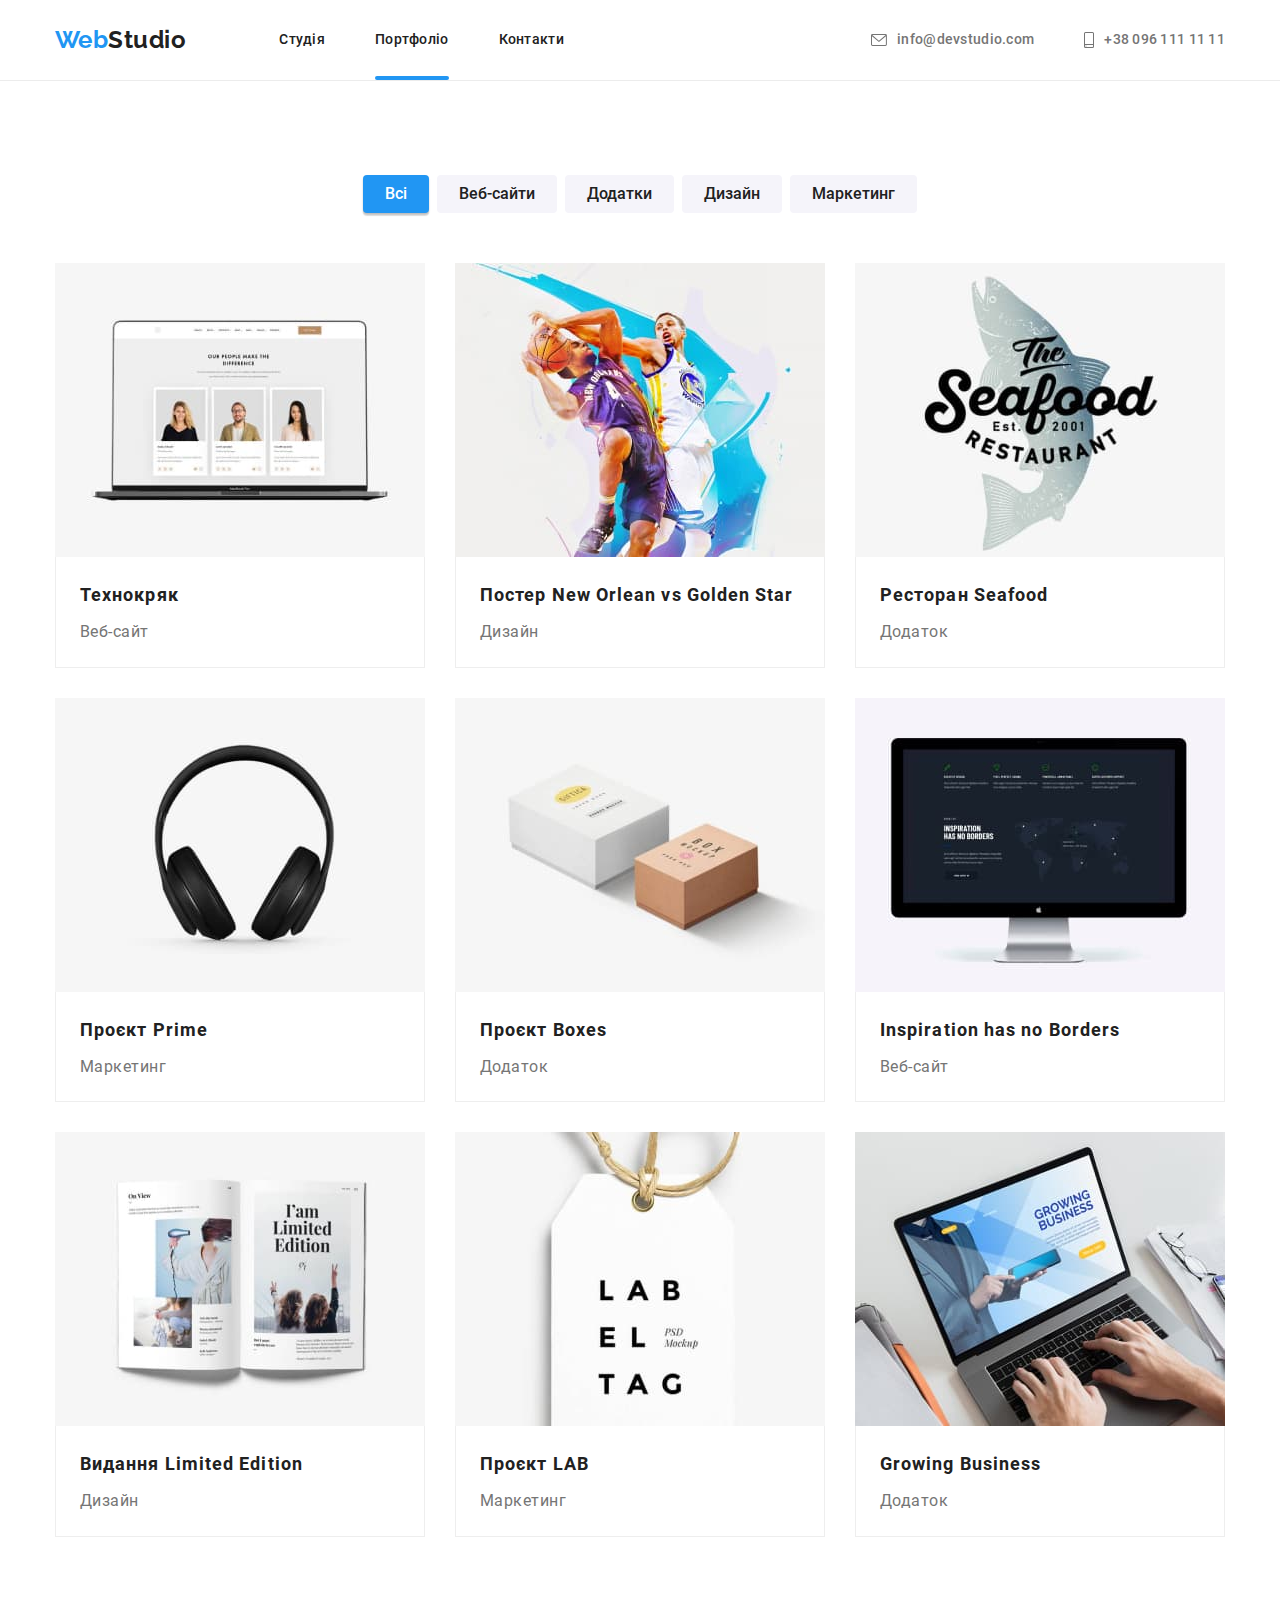
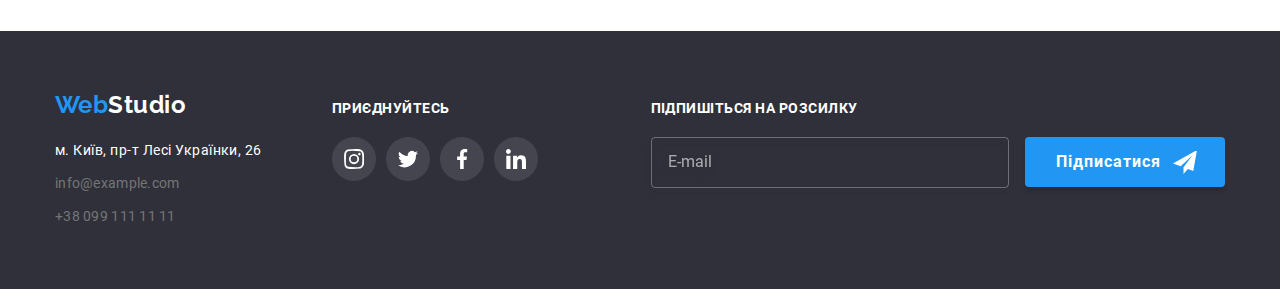
==== commit b65e9885: "Внёс правки" ====
--- a/portfolio.html
+++ b/portfolio.html
@@ -72,7 +72,13 @@
             </a>
           </li>
         </ul>
-        <button class="header__menu-button" type="button" data-menu-button>
+        <button
+          class="header__menu-button"
+          type="button"
+          aria-expanded="false"
+          aria-controls="mobile-menu"
+          data-menu-button
+        >
           <svg class="header__icon-menu" aria-label="Перемикач мобільного меню">
             <use
               class="header__icon-menu--open"
@@ -84,7 +90,7 @@
             ></use>
           </svg>
         </button>
-        <div class="mobile-menu" data-menu>
+        <div class="mobile-menu" id="mobile-menu" data-menu>
           <ul class="mobile-site-nav">
             <li class="mobile-site-nav__item">
               <a class="mobile-site-nav__link" href="./index.html"> Студія</a>
@@ -159,12 +165,34 @@
           <ul class="portfolio__list">
             <li class="card">
               <div class="card__thumb">
-                <img
-                  class="card__image"
-                  src="./images/portfolio/technokryak.jpg"
-                  alt="Веб-сайт"
-                  width="370px"
-                />
+                <picture>
+                  <source
+                    srcset="
+                      ./images/portfolio/technokryak_mobile.jpg    1x,
+                      ./images/portfolio/technokryak_mobile@2x.jpg 2x
+                    "
+                    media="(max-width: 767px)"
+                  />
+                  <source
+                    srcset="
+                      ./images/portfolio/technokryak_tablet.jpg    1x,
+                      ./images/portfolio/technokryak_tablet@2x.jpg 2x
+                    "
+                    media="(max-width: 1199px)"
+                  />
+                  <source
+                    srcset="
+                      ./images/portfolio/technokryak.jpg    1x,
+                      ./images/portfolio/technokryak@2x.jpg 2x
+                    "
+                    media="(min-width: 1200px)"
+                  />
+                  <img
+                    class="card__image"
+                    src="./images/portfolio/technokryak.jpg"
+                    alt="Веб-сайт"
+                  />
+                </picture>
                 <div class="card__description">
                   <p class="card__description-text">
                     Ресурс пропонує комплексні пропозиції з різним рівнем
@@ -180,12 +208,34 @@
             </li>
             <li class="card">
               <div class="card__thumb">
-                <img
-                  class="card__image"
-                  src="./images/portfolio/neworlean.jpg"
-                  alt="Постер"
-                  width="370px"
-                />
+                <picture>
+                  <source
+                    srcset="
+                      ./images/portfolio/neworlean_mobile.jpg    1x,
+                      ./images/portfolio/neworlean_mobile@2x.jpg 2x
+                    "
+                    media="(max-width: 767px)"
+                  />
+                  <source
+                    srcset="
+                      ./images/portfolio/neworlean_tablet.jpg    1x,
+                      ./images/portfolio/neworlean_tablet@2x.jpg 2x
+                    "
+                    media="(max-width: 1199px)"
+                  />
+                  <source
+                    srcset="
+                      ./images/portfolio/neworlean.jpg    1x,
+                      ./images/portfolio/neworlean@2x.jpg 2x
+                    "
+                    media="(min-width: 1200px)"
+                  />
+                  <img
+                    class="card__image"
+                    src="./images/portfolio/neworlean.jpg"
+                    alt="Постер"
+                  />
+                </picture>
                 <div class="card__description">
                   <p class="card__description-text">
                     Ресурс пропонує комплексні пропозиції з різним рівнем
@@ -201,12 +251,34 @@
             </li>
             <li class="card">
               <div class="card__thumb">
-                <img
-                  class="card__image"
-                  src="./images/portfolio/seafood.jpg"
-                  alt="Логотип ресторану"
-                  width="370px"
-                />
+                <picture>
+                  <source
+                    srcset="
+                      ./images/portfolio/seafood_mobile.jpg    1x,
+                      ./images/portfolio/seafood_mobile@2x.jpg 2x
+                    "
+                    media="(max-width: 767px)"
+                  />
+                  <source
+                    srcset="
+                      ./images/portfolio/seafood_tablet.jpg    1x,
+                      ./images/portfolio/seafood_tablet@2x.jpg 2x
+                    "
+                    media="(max-width: 1199px)"
+                  />
+                  <source
+                    srcset="
+                      ./images/portfolio/seafood.jpg    1x,
+                      ./images/portfolio/seafood@2x.jpg 2x
+                    "
+                    media="(min-width: 1200px)"
+                  />
+                  <img
+                    class="card__image"
+                    src="./images/portfolio/seafood.jpg"
+                    alt="Логотип ресторану"
+                  />
+                </picture>
                 <div class="card__description">
                   <p class="card__description-text">
                     Ресурс пропонує комплексні пропозиції з різним рівнем
@@ -222,12 +294,34 @@
             </li>
             <li class="card">
               <div class="card__thumb">
-                <img
-                  class="card__image"
-                  src="./images/portfolio/prime.jpg"
-                  alt="Навушники"
-                  width="370px"
-                />
+                <picture>
+                  <source
+                    srcset="
+                      ./images/portfolio/prime_mobile.jpg    1x,
+                      ./images/portfolio/prime_mobile@2x.jpg 2x
+                    "
+                    media="(max-width: 767px)"
+                  />
+                  <source
+                    srcset="
+                      ./images/portfolio/prime_tablet.jpg    1x,
+                      ./images/portfolio/prime_tablet@2x.jpg 2x
+                    "
+                    media="(max-width: 1199px)"
+                  />
+                  <source
+                    srcset="
+                      ./images/portfolio/prime.jpg    1x,
+                      ./images/portfolio/prime@2x.jpg 2x
+                    "
+                    media="(min-width: 1200px)"
+                  />
+                  <img
+                    class="card__image"
+                    src="./images/portfolio/prime.jpg"
+                    alt="Навушники"
+                  />
+                </picture>
                 <div class="card__description">
                   <p class="card__description-text">
                     Ресурс пропонує комплексні пропозиції з різним рівнем
@@ -243,12 +337,34 @@
             </li>
             <li class="card">
               <div class="card__thumb">
-                <img
-                  class="card__image"
-                  src="./images/portfolio/boxes.jpg"
-                  alt="Коробки"
-                  width="370px"
-                />
+                <picture>
+                  <source
+                    srcset="
+                      ./images/portfolio/boxes_mobile.jpg    1x,
+                      ./images/portfolio/boxes_mobile@2x.jpg 2x
+                    "
+                    media="(max-width: 767px)"
+                  />
+                  <source
+                    srcset="
+                      ./images/portfolio/boxes_tablet.jpg    1x,
+                      ./images/portfolio/boxes_tablet@2x.jpg 2x
+                    "
+                    media="(max-width: 1199px)"
+                  />
+                  <source
+                    srcset="
+                      ./images/portfolio/boxes.jpg    1x,
+                      ./images/portfolio/boxes@2x.jpg 2x
+                    "
+                    media="(min-width: 1200px)"
+                  />
+                  <img
+                    class="card__image"
+                    src="./images/portfolio/boxes.jpg"
+                    alt="Коробки"
+                  />
+                </picture>
                 <div class="card__description">
                   <p class="card__description-text">
                     Ресурс пропонує комплексні пропозиції з різним рівнем
@@ -264,12 +380,34 @@
             </li>
             <li class="card">
               <div class="card__thumb">
-                <img
-                  class="card__image"
-                  src="./images/portfolio/inspiration.jpg"
-                  alt="Монітор"
-                  width="370px"
-                />
+                <picture>
+                  <source
+                    srcset="
+                      ./images/portfolio/inspiration_mobile.jpg    1x,
+                      ./images/portfolio/inspiration_mobile@2x.jpg 2x
+                    "
+                    media="(max-width: 767px)"
+                  />
+                  <source
+                    srcset="
+                      ./images/portfolio/inspiration_tablet.jpg    1x,
+                      ./images/portfolio/inspiration_tablet@2x.jpg 2x
+                    "
+                    media="(max-width: 1199px)"
+                  />
+                  <source
+                    srcset="
+                      ./images/portfolio/inspiration.jpg    1x,
+                      ./images/portfolio/inspiration@2x.jpg 2x
+                    "
+                    media="(min-width: 1200px)"
+                  />
+                  <img
+                    class="card__image"
+                    src="./images/portfolio/inspiration.jpg"
+                    alt="Монітор"
+                  />
+                </picture>
                 <div class="card__description">
                   <p class="card__description-text">
                     Ресурс пропонує комплексні пропозиції з різним рівнем
@@ -285,12 +423,34 @@
             </li>
             <li class="card">
               <div class="card__thumb">
-                <img
-                  class="card__image"
-                  src="./images/portfolio/limited-edition.jpg"
-                  alt="Журнал"
-                  width="370px"
-                />
+                <picture>
+                  <source
+                    srcset="
+                      ./images/portfolio/limited-edition_mobile.jpg    1x,
+                      ./images/portfolio/limited-edition_mobile@2x.jpg 2x
+                    "
+                    media="(max-width: 767px)"
+                  />
+                  <source
+                    srcset="
+                      ./images/portfolio/limited-edition_tablet.jpg    1x,
+                      ./images/portfolio/limited-edition_tablet@2x.jpg 2x
+                    "
+                    media="(max-width: 1199px)"
+                  />
+                  <source
+                    srcset="
+                      ./images/portfolio/limited-edition.jpg    1x,
+                      ./images/portfolio/limited-edition@2x.jpg 2x
+                    "
+                    media="(min-width: 1200px)"
+                  />
+                  <img
+                    class="card__image"
+                    src="./images/portfolio/limited-edition.jpg"
+                    alt="Журнал"
+                  />
+                </picture>
                 <div class="card__description">
                   <p class="card__description-text">
                     Ресурс пропонує комплексні пропозиції з різним рівнем
@@ -306,12 +466,34 @@
             </li>
             <li class="card">
               <div class="card__thumb">
-                <img
-                  class="card__image"
-                  src="./images/portfolio/lab.jpg"
-                  alt="Бірка"
-                  width="370px"
-                />
+                <picture>
+                  <source
+                    srcset="
+                      ./images/portfolio/lab_mobile.jpg    1x,
+                      ./images/portfolio/lab_mobile@2x.jpg 2x
+                    "
+                    media="(max-width: 767px)"
+                  />
+                  <source
+                    srcset="
+                      ./images/portfolio/lab_tablet.jpg    1x,
+                      ./images/portfolio/lab_tablet@2x.jpg 2x
+                    "
+                    media="(max-width: 1199px)"
+                  />
+                  <source
+                    srcset="
+                      ./images/portfolio/lab.jpg    1x,
+                      ./images/portfolio/lab@2x.jpg 2x
+                    "
+                    media="(min-width: 1200px)"
+                  />
+                  <img
+                    class="card__image"
+                    src="./images/portfolio/lab.jpg"
+                    alt="Бірка"
+                  />
+                </picture>
                 <div class="card__description">
                   <p class="card__description-text">
                     Ресурс пропонує комплексні пропозиції з різним рівнем
@@ -327,12 +509,34 @@
             </li>
             <li class="card">
               <div class="card__thumb">
-                <img
-                  class="card__image"
-                  src="./images/portfolio/groving.jpg"
-                  alt="Ноутбук"
-                  width="370px"
-                />
+                <picture>
+                  <source
+                    srcset="
+                      ./images/portfolio/growing_mobile.jpg    1x,
+                      ./images/portfolio/growing_mobile@2x.jpg 2x
+                    "
+                    media="(max-width: 767px)"
+                  />
+                  <source
+                    srcset="
+                      ./images/portfolio/growing_tablet.jpg    1x,
+                      ./images/portfolio/growing_tablet@2x.jpg 2x
+                    "
+                    media="(max-width: 1199px)"
+                  />
+                  <source
+                    srcset="
+                      ./images/portfolio/growing.jpg    1x,
+                      ./images/portfolio/growing@2x.jpg 2x
+                    "
+                    media="(min-width: 1200px)"
+                  />
+                  <img
+                    class="card__image"
+                    src="./images/portfolio/growing.jpg"
+                    alt="Ноутбук"
+                  />
+                </picture>
                 <div class="card__description">
                   <p class="card__description-text">
                     Ресурс пропонує комплексні пропозиції з різним рівнем
--- a/css/main.min.css
+++ b/css/main.min.css
@@ -1 +1 @@
-@font-face{font-family:"Raleway";src:local("Raleway"),url("../fonts/Raleway-Bold.woff2") format("woff2"),url("../fonts/Raleway-Bold.woff") format("woff"),url("../fonts/Raleway-Bold.ttf") format("truetype"),url("../fonts/Raleway-Bold.svg#Raleway-Bold") format("svg");font-weight:700;font-style:normal;font-display:swap}@font-face{font-family:"Roboto";src:local("Roboto"),url("../fonts/Roboto-Black.woff2") format("woff2"),url("../fonts/Roboto-Black.woff") format("woff"),url("../fonts/Roboto-Black.ttf") format("truetype"),url("../fonts/Roboto-Black.svg#Roboto-Black") format("svg");font-weight:900;font-style:normal;font-display:swap}@font-face{font-family:"Roboto";src:local("Roboto"),url("../fonts/Roboto-Bold.woff2") format("woff2"),url("../fonts/Roboto-Bold.woff") format("woff"),url("../fonts/Roboto-Bold.ttf") format("truetype"),url("../fonts/Roboto-Bold.svg#Roboto-Bold") format("svg");font-weight:700;font-style:normal;font-display:swap}@font-face{font-family:"Roboto";src:local("Roboto"),url("../fonts/Roboto-Regular.woff2") format("woff2"),url("../fonts/Roboto-Regular.woff") format("woff"),url("../fonts/Roboto-Regular.ttf") format("truetype"),url("../fonts/Roboto-Regular.svg#Roboto-Regular") format("svg");font-weight:400;font-style:normal;font-display:swap}@font-face{font-family:"Roboto";src:local("Roboto"),url("../fonts/Roboto-Medium.woff2") format("woff2"),url("../fonts/Roboto-Medium.woff") format("woff"),url("../fonts/Roboto-Medium.ttf") format("truetype"),url("../fonts/Roboto-Medium.svg#Roboto-Medium") format("svg");font-weight:500;font-style:normal;font-display:swap}/*! modern-normalize v1.1.0 | MIT License | https://github.com/sindresorhus/modern-normalize */*,::before,::after{box-sizing:border-box}html{line-height:1.15;-webkit-text-size-adjust:100%;-moz-tab-size:4;-o-tab-size:4;tab-size:4}body{margin:0;font-family:system-ui,-apple-system,"Segoe UI",Roboto,Helvetica,Arial,sans-serif,"Apple Color Emoji","Segoe UI Emoji"}hr{height:0;color:inherit}abbr[title]{-webkit-text-decoration:underline dotted;text-decoration:underline dotted}b,strong{font-weight:bolder}code,kbd,samp,pre{font-family:ui-monospace,SFMono-Regular,Consolas,"Liberation Mono",Menlo,monospace;font-size:1em}small{font-size:80%}sub,sup{font-size:75%;line-height:0;position:relative;vertical-align:baseline}sub{bottom:-0.25em}sup{top:-0.5em}table{text-indent:0;border-color:inherit}button,input,optgroup,select,textarea{font-family:inherit;font-size:100%;line-height:1.15;margin:0}button,select{text-transform:none}button,[type=button],[type=reset],[type=submit]{-webkit-appearance:button}::-moz-focus-inner{border-style:none;padding:0}:-moz-focusring{outline:1px dotted ButtonText}:-moz-ui-invalid{box-shadow:none}legend{padding:0}progress{vertical-align:baseline}::-webkit-inner-spin-button,::-webkit-outer-spin-button{height:auto}[type=search]{-webkit-appearance:textfield;outline-offset:-2px}::-webkit-search-decoration{-webkit-appearance:none}::-webkit-file-upload-button{-webkit-appearance:button;font:inherit}summary{display:list-item}:root{--primary-text-color: #757575;--title-text-color: #212121;--primary-section-color: #fff;--visual-text-color: #2196f3;--header-footer-color: #2f303a;--additional-section-color: #f5f4fa;--icon-client-color: #afb1B8;--timing-function: cubic-bezier(0.4, 0, 0.2, 1)}body{background-color:var(--primary-section-color);color:var(--primary-text-color);font-family:"Roboto",sans-serif;letter-spacing:.03em}ul{list-style:none;padding:0px;margin:0px}a{text-decoration:none}button{cursor:pointer}img{display:block}h1,h2,h3,h4,p{margin:0}img{display:block;max-width:100%;height:auto}:focus{outline:none}.visually-hidden{position:absolute;width:1px;height:1px;margin:-1px;border:0;padding:0;white-space:nowrap;-webkit-clip-path:inset(100%);clip-path:inset(100%);clip:rect(0 0 0 0);overflow:hidden}.is-hidden{opacity:0;visibility:hidden;pointer-events:none}.container{margin:0 auto;padding:0px 15px}@media screen and (min-width: 480px){.container{width:480px}}@media screen and (min-width: 768px){.container{width:768px}}@media screen and (min-width: 1200px){.container{width:1200px}}.link{color:var(--title-text-color);font-weight:500;font-size:14px;line-height:1.14;letter-spacing:.02em;transition:color 250ms var(--timing-function)}.title{color:var(--title-text-color);font-weight:700;font-size:28px;line-height:1.18;text-align:center}@media screen and (min-width: 1200px){.title{font-size:36px;line-height:1.16}}.team-section__title,.specifics-section__title,.clients-section__title{margin-bottom:30px}@media screen and (min-width: 1200px){.team-section__title,.specifics-section__title,.clients-section__title{margin-bottom:50px}}.section{padding-top:60px;padding-bottom:60px}@media screen and (min-width: 1200px){.section{padding-top:94px;padding-bottom:94px}}.logo{font-family:"Raleway",sans-serif;font-weight:700;font-size:24px;line-height:1.16}.logo--primary{color:var(--title-text-color);padding:16px 0px}.logo__web{color:var(--visual-text-color)}.logo--secondary{display:inline-block;margin:0px 0px 20px 0px;color:var(--primary-section-color)}.header{position:relative;border-bottom:1px solid #ececec}.header__container{position:relative;display:flex;align-items:center}.header__menu-button{position:absolute;top:10px;right:10px;display:inline-flex;margin:0;padding:0;border:none;background-color:rgba(0,0,0,0);z-index:11}@media screen and (min-width: 768px){.header__menu-button{display:none}}.header__menu-button.is-open .header__icon-menu--close{display:block}.header__menu-button.is-open .header__icon-menu--open{display:none}.header__icon-menu{width:40px;height:40px;fill:#212121}.header__icon-menu:hover,.header__icon-menu:focus{fill:var(--visual-text-color)}.header__icon-menu--close{display:none}.nav{display:none}@media screen and (min-width: 768px){.nav{display:flex;align-items:center}}.site-nav{display:flex;margin-left:93px}.site-nav__item+.site-nav__item{margin-left:50px}.site-nav__link{position:relative;display:block;padding-top:32px;padding-bottom:32px}.site-nav__link::after{position:absolute;content:"";display:block;bottom:0;left:0;width:100%;height:4px;background-color:var(--visual-text-color);border-radius:2px;opacity:0}.site-nav__link--current::after{opacity:1}.site-nav__link:hover,.site-nav__link:focus{color:var(--visual-text-color)}.auth-nav{display:none;margin-left:auto}@media screen and (min-width: 768px){.auth-nav{display:block}}@media screen and (min-width: 1200px){.auth-nav{display:flex}}@media screen and (min-width: 1200px){.auth-nav__item+.auth-nav__item{margin-left:50px}}.auth-nav__link{display:flex;align-items:center;padding-bottom:10px}@media screen and (min-width: 1200px){.auth-nav__link{padding-top:32px;padding-bottom:32px}}.auth-nav__link:hover,.auth-nav__link:focus{color:var(--visual-text-color)}.auth-nav__icon{margin-right:10px;fill:currentColor}.mobile-menu{position:absolute;display:flex;flex-direction:column;justify-content:space-between;width:100%;min-height:796px;padding:48px 40px;top:0;left:0;background-color:#fff;z-index:10;opacity:0;visibility:hidden;pointer-events:none}@media screen and (min-width: 768px){.mobile-menu{display:none}}.mobile-menu.is-open{opacity:1;pointer-events:all;visibility:inherit}.mobile-site-nav__item+.mobile-site-nav__item{margin-top:32px}.mobile-site-nav__link{font-weight:500;font-size:40px;line-height:1.17;letter-spacing:.02em;color:var(--title-text-color)}.mobile-site-nav__link:hover,.mobile-site-nav__link:focus{color:var(--visual-text-color)}.mobile-site-nav__link--current{color:var(--visual-text-color)}.mobile-autn-nav{margin-top:auto}.mobile-autn-nav__tel{font-weight:500;font-size:34px;line-height:1.17;letter-spacing:.02em;color:var(--visual-text-color)}.mobile-autn-nav__mail{font-weight:500;font-size:24px;line-height:1.17;letter-spacing:.02em;color:var(--primary-text-color)}.mobile-autn-nav__mail:hover,.mobile-autn-nav__mail:focus{color:var(--visual-text-color)}.mobile-autn-nav__item+.mobile-autn-nav__item{margin-top:32px}.mobile-socials{display:flex;flex-wrap:wrap;margin-top:64px;gap:20px}.mobile-socials__link{padding-right:10px;font-weight:500;font-size:18px;line-height:1.22;letter-spacing:.02em;color:var(--visual-text-color)}.mobile-socials__item:not(:last-child){border-right:1px solid rgba(33,33,33,.2)}.hero{text-align:center;padding:200px 0px;height:600px;max-width:1600px;margin-left:auto;margin-right:auto;border:1px solid #000;box-shadow:0px 4px 4px rgba(0,0,0,.25);background-color:var(--header-footer-color);background-image:linear-gradient(to right, rgba(47, 48, 58, 0.4), rgba(47, 48, 58, 0.4)),url(../images/studio/hero.jpg);background-repeat:no-repeat;background-size:cover;background-position:center}.hero__title{margin-left:auto;margin-right:auto;margin-bottom:30px;max-width:360px;color:var(--primary-section-color);font-weight:900;font-size:26px;line-height:1.61;letter-spacing:.06em;text-transform:uppercase}@media screen and (min-width: 1200px){.hero__title{width:696px}}@media screen and (min-width: 1200px){.hero__title{font-size:44px;line-height:1.36}}.hero__button{border-radius:4px;padding:10px 32px;border:0;color:var(--primary-section-color);background-color:var(--visual-text-color);font-weight:700;font-size:16px;line-height:1.87;letter-spacing:.06em;transition:background-color 250ms var(--timing-function)}.hero__button:hover,.hero__button:focus{background-color:#188ce8}@media screen and (min-width: 768px)and (max-width: 1199px){.feauturies-section__list{display:flex;flex-wrap:wrap;gap:30px}}@media screen and (min-width: 1200px){.feauturies-section__list{display:flex}}@media screen and (min-width: 1200px){.feauturies-section__item+.feauturies-section__item{margin-left:30px}}@media screen and (max-width: 767px){.feauturies-section__item:not(:last-child){margin-bottom:30px}}@media screen and (min-width: 768px){.feauturies-section__item{width:calc((100% - 30px)/2)}}.feauturies-section__title{margin-bottom:10px;color:var(--title-text-color);font-weight:700;font-size:14px;line-height:1.14;text-transform:uppercase}@media screen and (max-width: 767px){.feauturies-section__title{text-align:center}}.feauturies-section__text{font-size:14px;line-height:1.7}.feauturies-section__icon{display:flex;align-items:center;justify-content:center;height:120px;background-color:var(--additional-section-color);margin-bottom:30px;border-radius:4px}.feauturies-section__anim{width:70px;height:70px}.specifics-section{display:none;padding-top:0px}@media screen and (min-width: 1200px){.specifics-section{display:block}}.specifics-section__list{display:flex;justify-content:space-between}.specifics-section__cards{position:relative;transform:scale(1);transition:transform 250ms var(--timing-function)}.specifics-section__cards:hover{transform:scale(1.1)}.specifics-section__depiction{position:absolute;bottom:0;left:0;width:100%;padding:27px 0px;background-color:rgba(47,48,58,.8)}.specifics-section__text{font-weight:700;font-size:14px;line-height:1.14;text-align:center;text-transform:uppercase;color:var(--primary-section-color)}.team-section{background-color:var(--additional-section-color)}.team-section__image{width:100%}.team-section__name{margin-bottom:10px;color:var(--title-text-color);font-weight:500;font-size:16px;line-height:1.18;text-align:center}.team-section__job{margin-bottom:16px;font-size:16px;line-height:1.18;text-align:center}.team-section__team-wrapper{padding:30px 0px}.team-section__list{gap:30px}@media screen and (min-width: 768px)and (max-width: 1199px){.team-section__list{display:flex;flex-wrap:wrap}}@media screen and (min-width: 1200px){.team-section__list{display:flex;justify-content:space-between}}.team-section__avatar{background-color:var(--primary-section-color);border-radius:0px 0px 4px 4px;box-shadow:0px 1px 3px rgba(0,0,0,.12),0px 1px 1px rgba(0,0,0,.14),0px 2px 1px rgba(0,0,0,.2)}@media screen and (min-width: 768px)and (max-width: 1199px){.team-section__avatar{width:calc((100% - 30px)/2)}}@media screen and (max-width: 767px){.team-section__avatar:not(:last-child){margin-bottom:30px}}.social-networks{display:flex;gap:10px;justify-content:center}.social-networks__link{display:flex;align-items:center;justify-content:center;width:44px;height:44px;border-radius:50%;transition:color 250ms var(--timing-function),background-color 250ms var(--timing-function)}.social-networks__link--in-avatar{color:var(--icon-client-color)}.social-networks__link--in-avatar:hover,.social-networks__link--in-avatar:focus{color:var(--primary-section-color);background-color:var(--visual-text-color)}.social-networks__link--in-footer{color:var(--primary-section-color);background:rgba(255,255,255,.1)}.social-networks__link--in-footer:hover,.social-networks__link--in-footer:focus{background-color:var(--visual-text-color)}.social-networks__icon{width:20px;height:20px;fill:currentColor}.clients-section__list{display:flex;flex-wrap:wrap;gap:30px}@media screen and (min-width: 1200px){.clients-section__list{display:flex;flex-wrap:nowrap}}.clients-section__link{display:flex;align-items:center;justify-content:center;height:92px;border:1px solid var(--icon-client-color);border-radius:4px;color:var(--icon-client-color);transition:color 250ms var(--timing-function),border 250ms var(--timing-function)}@media screen and (min-width: 1200px){.clients-section__link{width:170px}}.clients-section__link:hover,.clients-section__link:focus{border:1px solid var(--visual-text-color);color:var(--visual-text-color)}.clients-section__icon{width:106px;height:60px;fill:currentColor}@media screen and (max-width: 767px){.clients-section__item{width:calc((100% - 30px)/2)}}@media screen and (min-width: 768px)and (max-width: 1199px){.clients-section__item{width:calc((100% - 60px)/3)}}.menu{display:flex;justify-content:center;margin-bottom:50px;gap:8px}@media screen and (max-width: 767px){.menu{flex-wrap:wrap;justify-content:flex-start}}.menu__button{display:inline-block;border-radius:4px;padding:6px 22px;border:0;color:var(--title-text-color);background-color:var(--additional-section-color);font-weight:500;font-size:16px;line-height:1.6;text-align:center;transition:color 250ms var(--timing-function),background-color 250ms var(--timing-function)}.menu__button:focus,.menu__button:hover{color:var(--primary-section-color);background-color:var(--visual-text-color);box-shadow:0px 3px 1px rgba(0,0,0,.1),0px 1px 2px rgba(0,0,0,.08),0px 2px 2px rgba(0,0,0,.12)}.menu__button--current{color:var(--primary-section-color);background-color:var(--visual-text-color);box-shadow:0px 3px 1px rgba(0,0,0,.1),0px 1px 2px rgba(0,0,0,.08),0px 2px 2px rgba(0,0,0,.12)}.portfolio__list{display:flex;flex-wrap:wrap;gap:30px}.card{display:flex;flex-direction:column}@media screen and (max-width: 767px){.card{width:100%}}@media screen and (min-width: 768px)and (max-width: 1199px){.card{width:calc((100% - 30px)/2)}}.card__image{height:100%;width:100%}.card__title{margin-bottom:4px;color:var(--title-text-color);font-weight:700;font-size:18px;line-height:2;letter-spacing:.06em}.card__text{font-size:16px;line-height:1.87}.card__box{flex-grow:1;padding:20px 24px;border-bottom:1px solid #eee;border-right:1px solid #eee;border-left:1px solid #eee}.card:hover{box-shadow:0px 1px 1px rgba(0,0,0,.12),0px 4px 4px rgba(0,0,0,.06),1px 4px 6px rgba(0,0,0,.16)}.card:hover .card__description{transform:translateY(0%)}.card__thumb{position:relative;overflow:hidden}.card__description{position:absolute;top:0;width:100%;height:100%;padding:63px 24px;background-color:rgba(33,150,243,.9);transform:translateY(100%);transition:transform 250ms var(--timing-function)}.card__description-text{font-size:18px;line-height:1.55;color:var(--primary-section-color)}.footer{background-color:var(--header-footer-color);padding:60px 0px}@media screen and (max-width: 1199px){.footer{text-align:center}}.footer__container{display:flex}@media screen and (max-width: 1199px){.footer__container{flex-direction:column}}@media screen and (min-width: 1200px){.footer__container{align-items:baseline;justify-content:space-between}}@media screen and (min-width: 768px){.footer__nav{display:flex;justify-content:space-around;align-items:baseline}}@media screen and (max-width: 1199px){.footer__nav{margin-bottom:60px}}.address{font-style:normal}.address__text{margin-bottom:9px;color:var(--primary-section-color);font-size:14px;line-height:1.7}.address__link{color:var(--primary-text-color);font-weight:400;line-height:1.7}.address__link:hover,.address__link:focus{color:var(--visual-text-color)}.address__item{margin-bottom:9px}@media screen and (max-width: 767px){.cta{margin-top:60px}}@media screen and (min-width: 1200px){.cta{margin-left:70px}}.cta__title{margin-bottom:20px;color:var(--primary-section-color);font-weight:700;font-size:14px;line-height:1.14;text-transform:uppercase}.subscribe-form__text{display:block}.subscribe-form__input{padding:15px 16px;width:358px;border:1px solid rgba(255,255,255,.3);filter:drop-shadow(0px 4px 4px rgba(0, 0, 0, 0.15));border-radius:4px;background-color:rgba(0,0,0,0);color:var(--primary-section-color);transition:border 250ms var(--timing-function)}@media screen and (max-width: 1199px){.subscribe-form__input{position:relative;display:block;width:100%;margin-bottom:20px;left:50%;transform:translateX(-50%)}}@media screen and (min-width: 480px)and (max-width: 1199px){.subscribe-form__input{width:450px}}.subscribe-form__input:focus{border:1px solid var(--visual-text-color)}.subscribe-form__input::-moz-placeholder{font-size:16px;line-height:1.25;color:rgba(255,255,255,.6)}.subscribe-form__input:-ms-input-placeholder{font-size:16px;line-height:1.25;color:rgba(255,255,255,.6)}.subscribe-form__input::placeholder{font-size:16px;line-height:1.25;color:rgba(255,255,255,.6)}.subscribe-form__button{position:relative;padding:10px 62px 10px 29px;width:200px;font-weight:700;font-size:16px;line-height:1.875;letter-spacing:.06em;color:var(--primary-section-color);background-color:var(--visual-text-color);box-shadow:0px 4px 4px rgba(0,0,0,.15);border-radius:4px;border:0;transition:background-color 250ms var(--timing-function)}.subscribe-form__button:focus,.subscribe-form__button:hover{background-color:#188ce8}.subscribe-form__thumb{display:inline-block;margin-left:12px}.subscribe-form__icon{position:absolute;top:50%;right:28px;transform:translateY(-50%);width:24px;height:24px;fill:#fff}.backdrop{position:fixed;top:0;left:0;width:100%;height:100%;background-color:rgba(0,0,0,.2);transition:opacity 250ms var(--timing-function),visibility 250ms var(--timing-function)}.backdrop.is-hidden .modal{transform:translate(-50%, -50%) scale(1.1)}.modal{padding:40px;position:absolute;top:50%;left:50%;overflow:auto;max-width:528px;height:581px;background-color:var(--primary-section-color);box-shadow:0px 1px 3px rgba(0,0,0,.12),0px 1px 1px rgba(0,0,0,.14),0px 2px 1px rgba(0,0,0,.2);border-radius:4px;transform:translate(-50%, -50%) scale(1);transition:transform 250ms var(--timing-function)}@media screen and (min-width: 1200px){.modal{min-height:581px}}.modal__close-button{position:absolute;top:8px;right:8px;width:30px;height:30px;background-color:var(--primary-section-color);border:1px solid rgba(0,0,0,.1);border-radius:50%}.modal__icon-close{width:11px;height:11px;fill:#000}.modal__icon-close:hover{fill:var(--visual-text-color)}.modal__title{margin-bottom:12px;font-weight:700;font-size:20px;line-height:1.15;color:var(--title-text-color)}.modal__form-button{position:relative;left:50%;transform:translateX(-50%);margin-top:30px;padding:10px 55px;width:200px;font-weight:700;font-size:16px;line-height:1.875;letter-spacing:.06em;color:var(--primary-section-color);background-color:var(--visual-text-color);box-shadow:0px 4px 4px rgba(0,0,0,.15);border-radius:4px;border:0;transition:background-color 250ms var(--timing-function)}.modal__form-button:focus,.modal__form-button:hover{background-color:#188ce8}.font-field{margin-bottom:10px}.font-field__label{display:block;margin-bottom:4px;font-size:12px;line-height:1.17;letter-spacing:.01em;color:var(--primary-text-color)}.font-field__input{padding:12px 42px;width:100%;border:1px solid rgba(33,33,33,.2);border-radius:4px;transition:border 250ms var(--timing-function)}.font-field__input:focus{border:1px solid var(--visual-text-color)}.font-field__input:focus+.font-field__icon{fill:var(--visual-text-color)}.font-field__thumb{position:relative}.font-field__icon{position:absolute;top:50%;left:12px;transform:translateY(-50%);width:18px;height:18px;fill:var(--title-text-color);transition:fill 250ms var(--timing-function)}.font-field__textarea{padding:12px 16px;margin-bottom:20px;width:100%;min-height:120px;border:1px solid rgba(33,33,33,.2);border-radius:4px;resize:none;transition:border 250ms var(--timing-function)}.font-field__textarea::-moz-placeholder{font-size:14px;line-height:1.14;letter-spacing:.01em;color:rgba(117,117,117,.5)}.font-field__textarea:-ms-input-placeholder{font-size:14px;line-height:1.14;letter-spacing:.01em;color:rgba(117,117,117,.5)}.font-field__textarea::placeholder{font-size:14px;line-height:1.14;letter-spacing:.01em;color:rgba(117,117,117,.5)}.font-field__textarea:focus{border:1px solid var(--visual-text-color)}.checkbox__text{padding-left:24px;position:relative;font-size:14px;line-height:1.7;color:var(--primary-text-color)}.checkbox__link{font-size:14px;line-height:1.7;color:var(--visual-text-color);text-decoration:underline}.checkbox__icon{top:0;left:0;position:absolute;width:16px;height:15px}.checkbox__icon--check{opacity:0;transition:opacity 250ms var(--timing-function)}.checkbox__check:checked+.checkbox__icon>.checkbox__icon--check{opacity:1}/*# sourceMappingURL=main.min.css.map */+@font-face{font-family:"Raleway";src:local("Raleway"),url("../fonts/Raleway-Bold.woff2") format("woff2"),url("../fonts/Raleway-Bold.woff") format("woff"),url("../fonts/Raleway-Bold.ttf") format("truetype"),url("../fonts/Raleway-Bold.svg#Raleway-Bold") format("svg");font-weight:700;font-style:normal;font-display:swap}@font-face{font-family:"Roboto";src:local("Roboto"),url("../fonts/Roboto-Black.woff2") format("woff2"),url("../fonts/Roboto-Black.woff") format("woff"),url("../fonts/Roboto-Black.ttf") format("truetype"),url("../fonts/Roboto-Black.svg#Roboto-Black") format("svg");font-weight:900;font-style:normal;font-display:swap}@font-face{font-family:"Roboto";src:local("Roboto"),url("../fonts/Roboto-Bold.woff2") format("woff2"),url("../fonts/Roboto-Bold.woff") format("woff"),url("../fonts/Roboto-Bold.ttf") format("truetype"),url("../fonts/Roboto-Bold.svg#Roboto-Bold") format("svg");font-weight:700;font-style:normal;font-display:swap}@font-face{font-family:"Roboto";src:local("Roboto"),url("../fonts/Roboto-Regular.woff2") format("woff2"),url("../fonts/Roboto-Regular.woff") format("woff"),url("../fonts/Roboto-Regular.ttf") format("truetype"),url("../fonts/Roboto-Regular.svg#Roboto-Regular") format("svg");font-weight:400;font-style:normal;font-display:swap}@font-face{font-family:"Roboto";src:local("Roboto"),url("../fonts/Roboto-Medium.woff2") format("woff2"),url("../fonts/Roboto-Medium.woff") format("woff"),url("../fonts/Roboto-Medium.ttf") format("truetype"),url("../fonts/Roboto-Medium.svg#Roboto-Medium") format("svg");font-weight:500;font-style:normal;font-display:swap}/*! modern-normalize v1.1.0 | MIT License | https://github.com/sindresorhus/modern-normalize */*,::before,::after{box-sizing:border-box}html{line-height:1.15;-webkit-text-size-adjust:100%;-moz-tab-size:4;-o-tab-size:4;tab-size:4}body{margin:0;font-family:system-ui,-apple-system,"Segoe UI",Roboto,Helvetica,Arial,sans-serif,"Apple Color Emoji","Segoe UI Emoji"}hr{height:0;color:inherit}abbr[title]{-webkit-text-decoration:underline dotted;text-decoration:underline dotted}b,strong{font-weight:bolder}code,kbd,samp,pre{font-family:ui-monospace,SFMono-Regular,Consolas,"Liberation Mono",Menlo,monospace;font-size:1em}small{font-size:80%}sub,sup{font-size:75%;line-height:0;position:relative;vertical-align:baseline}sub{bottom:-0.25em}sup{top:-0.5em}table{text-indent:0;border-color:inherit}button,input,optgroup,select,textarea{font-family:inherit;font-size:100%;line-height:1.15;margin:0}button,select{text-transform:none}button,[type=button],[type=reset],[type=submit]{-webkit-appearance:button}::-moz-focus-inner{border-style:none;padding:0}:-moz-focusring{outline:1px dotted ButtonText}:-moz-ui-invalid{box-shadow:none}legend{padding:0}progress{vertical-align:baseline}::-webkit-inner-spin-button,::-webkit-outer-spin-button{height:auto}[type=search]{-webkit-appearance:textfield;outline-offset:-2px}::-webkit-search-decoration{-webkit-appearance:none}::-webkit-file-upload-button{-webkit-appearance:button;font:inherit}summary{display:list-item}:root{--primary-text-color: #757575;--title-text-color: #212121;--primary-section-color: #fff;--visual-text-color: #2196f3;--header-footer-color: #2f303a;--additional-section-color: #f5f4fa;--icon-client-color: #afb1B8;--timing-function: cubic-bezier(0.4, 0, 0.2, 1)}body{background-color:var(--primary-section-color);color:var(--primary-text-color);font-family:"Roboto",sans-serif;letter-spacing:.03em}ul{list-style:none;padding:0px;margin:0px}a{text-decoration:none}button{cursor:pointer}img{display:block}h1,h2,h3,h4,p{margin:0}img{display:block;max-width:100%;height:auto}:focus{outline:none}.visually-hidden{position:absolute;width:1px;height:1px;margin:-1px;border:0;padding:0;white-space:nowrap;-webkit-clip-path:inset(100%);clip-path:inset(100%);clip:rect(0 0 0 0);overflow:hidden}.is-hidden{opacity:0;visibility:hidden;pointer-events:none}.container{margin:0 auto;padding:0px 15px}@media screen and (min-width: 480px){.container{width:480px}}@media screen and (min-width: 768px){.container{width:768px}}@media screen and (min-width: 1200px){.container{width:1200px}}.link{color:var(--title-text-color);font-weight:500;font-size:14px;line-height:1.14;letter-spacing:.02em;transition:color 250ms var(--timing-function)}.title{color:var(--title-text-color);font-weight:700;font-size:28px;line-height:1.18;text-align:center}@media screen and (min-width: 1200px){.title{font-size:36px;line-height:1.16}}.team-section__title,.specifics-section__title,.clients-section__title{margin-bottom:30px}@media screen and (min-width: 1200px){.team-section__title,.specifics-section__title,.clients-section__title{margin-bottom:50px}}.section{padding-top:60px;padding-bottom:60px}@media screen and (min-width: 1200px){.section{padding-top:94px;padding-bottom:94px}}.logo{font-family:"Raleway",sans-serif;font-weight:700;font-size:24px;line-height:1.16}.logo--primary{color:var(--title-text-color);padding:16px 0px}.logo__web{color:var(--visual-text-color)}.logo--secondary{display:inline-block;margin:0px 0px 20px 0px;color:var(--primary-section-color)}.header{position:relative;border-bottom:1px solid #ececec}.header__container{position:relative;display:flex;align-items:center}.header__menu-button{position:absolute;top:10px;right:10px;display:inline-flex;margin:0;padding:0;border:none;background-color:rgba(0,0,0,0);z-index:11}@media screen and (min-width: 768px){.header__menu-button{display:none}}.header__menu-button.is-open .header__icon-menu--close{display:block}.header__menu-button.is-open .header__icon-menu--open{display:none}.header__icon-menu{width:40px;height:40px;fill:#212121}.header__icon-menu:hover,.header__icon-menu:focus{fill:var(--visual-text-color)}.header__icon-menu--close{display:none}.nav{display:none}@media screen and (min-width: 768px){.nav{display:flex;align-items:center}}.site-nav{display:flex;margin-left:93px}.site-nav__item+.site-nav__item{margin-left:50px}.site-nav__link{position:relative;display:block;padding-top:32px;padding-bottom:32px}.site-nav__link::after{position:absolute;content:"";display:block;bottom:0;left:0;width:100%;height:4px;background-color:var(--visual-text-color);border-radius:2px;opacity:0}.site-nav__link--current::after{opacity:1}.site-nav__link:hover,.site-nav__link:focus{color:var(--visual-text-color)}.auth-nav{display:none;margin-left:auto}@media screen and (min-width: 768px){.auth-nav{display:flex;flex-direction:column;gap:10px}}@media screen and (min-width: 1200px){.auth-nav{display:flex;flex-direction:row;gap:50px}}.auth-nav__link{display:flex;align-items:center;color:var(--primary-text-color)}@media screen and (min-width: 1200px){.auth-nav__link{padding-top:32px;padding-bottom:32px}}.auth-nav__link:hover,.auth-nav__link:focus{color:var(--visual-text-color)}.auth-nav__icon{margin-right:10px;fill:currentColor}.mobile-menu{position:fixed;display:flex;flex-direction:column;justify-content:space-between;width:100vw;height:100vh;padding:48px 40px;top:0;left:0;background-color:#fff;z-index:10;opacity:0;visibility:hidden;pointer-events:none}@media screen and (min-width: 768px){.mobile-menu{display:none}}.mobile-menu.is-open{opacity:1;pointer-events:all;visibility:inherit}.mobile-site-nav__item+.mobile-site-nav__item{margin-top:32px}.mobile-site-nav__link{font-weight:500;font-size:40px;line-height:1.17;letter-spacing:.02em;color:var(--title-text-color)}.mobile-site-nav__link:hover,.mobile-site-nav__link:focus{color:var(--visual-text-color)}.mobile-site-nav__link--current{color:var(--visual-text-color)}.mobile-autn-nav{margin-top:auto}.mobile-autn-nav__tel{font-weight:500;font-size:34px;line-height:1.17;letter-spacing:.02em;color:var(--visual-text-color)}.mobile-autn-nav__mail{font-weight:500;font-size:24px;line-height:1.17;letter-spacing:.02em;color:var(--primary-text-color)}.mobile-autn-nav__mail:hover,.mobile-autn-nav__mail:focus{color:var(--visual-text-color)}.mobile-autn-nav__item+.mobile-autn-nav__item{margin-top:32px}.mobile-socials{display:flex;flex-wrap:wrap;margin-top:64px;gap:20px}.mobile-socials__link{padding-right:10px;font-weight:500;font-size:18px;line-height:1.22;letter-spacing:.02em;color:var(--visual-text-color)}.mobile-socials__item:not(:last-child){border-right:1px solid rgba(33,33,33,.2)}.hero{text-align:center;padding:118px 0px;max-width:1600px;margin-left:auto;margin-right:auto;background-color:var(--header-footer-color);background-image:linear-gradient(to right, rgba(47, 48, 58, 0.4), rgba(47, 48, 58, 0.4)),url(../images/studio/hero_mobile.jpg);background-repeat:no-repeat;background-size:cover;background-position:center}@media(min-device-pixel-ratio: 2),(-webkit-min-device-pixel-ratio: 2),(min-resolution: 2dppx),(min-resolution: 192dpi){.hero{background-image:linear-gradient(to right, rgba(47, 48, 58, 0.4), rgba(47, 48, 58, 0.4)),url(../images/studio/hero_mobile@2x.jpg)}}@media screen and (min-width: 768px){.hero{background-image:linear-gradient(to right, rgba(47, 48, 58, 0.4), rgba(47, 48, 58, 0.4)),url(../images/studio/hero_tablet.jpg)}}@media screen and (min-width: 768px)and (min-device-pixel-ratio: 2),screen and (min-width: 768px)and (-webkit-min-device-pixel-ratio: 2),screen and (min-width: 768px)and (min-resolution: 2dppx),screen and (min-width: 768px)and (min-resolution: 192dpi){.hero{background-image:linear-gradient(to right, rgba(47, 48, 58, 0.4), rgba(47, 48, 58, 0.4)),url(../images/studio/hero_tablet@2x.jpg)}}@media screen and (min-width: 1200px){.hero{padding:200px 0px;background-image:linear-gradient(to right, rgba(47, 48, 58, 0.4), rgba(47, 48, 58, 0.4)),url(../images/studio/hero.jpg)}}@media screen and (min-width: 1200px)and (min-device-pixel-ratio: 2),screen and (min-width: 1200px)and (-webkit-min-device-pixel-ratio: 2),screen and (min-width: 1200px)and (min-resolution: 2dppx),screen and (min-width: 1200px)and (min-resolution: 192dpi){.hero{background-image:linear-gradient(to right, rgba(47, 48, 58, 0.4), rgba(47, 48, 58, 0.4)),url(../images/studio/hero@2x.jpg)}}.hero__title{margin-left:auto;margin-right:auto;margin-bottom:30px;max-width:360px;color:var(--primary-section-color);font-weight:900;font-size:26px;line-height:1.61;letter-spacing:.06em;text-transform:uppercase}@media screen and (min-width: 1200px){.hero__title{min-width:696px;font-size:44px;line-height:1.36}}.hero__button{border-radius:4px;padding:10px 32px;border:0;color:var(--primary-section-color);background-color:var(--visual-text-color);font-weight:700;font-size:16px;line-height:1.87;letter-spacing:.06em;transition:background-color 250ms var(--timing-function)}.hero__button:hover,.hero__button:focus{background-color:#188ce8}@media screen and (min-width: 768px)and (max-width: 1199px){.feauturies-section__list{display:flex;flex-wrap:wrap;gap:30px}}@media screen and (min-width: 1200px){.feauturies-section__list{display:flex}}@media screen and (min-width: 1200px){.feauturies-section__item+.feauturies-section__item{margin-left:30px}}@media screen and (max-width: 767px){.feauturies-section__item:not(:last-child){margin-bottom:30px}}@media screen and (min-width: 768px){.feauturies-section__item{width:calc((100% - 30px)/2)}}.feauturies-section__title{margin-bottom:10px;color:var(--title-text-color);font-weight:700;font-size:14px;line-height:1.14;text-transform:uppercase}@media screen and (max-width: 767px){.feauturies-section__title{text-align:center}}.feauturies-section__text{font-size:14px;line-height:1.7}.feauturies-section__icon{display:flex;align-items:center;justify-content:center;height:120px;background-color:var(--additional-section-color);margin-bottom:30px;border-radius:4px}.feauturies-section__anim{width:70px;height:70px}.specifics-section{display:none;padding-top:0px}@media screen and (min-width: 1200px){.specifics-section{display:block}}.specifics-section__list{display:flex;justify-content:space-between}.specifics-section__cards{position:relative;transform:scale(1);transition:transform 250ms var(--timing-function)}.specifics-section__cards:hover{transform:scale(1.1)}.specifics-section__depiction{position:absolute;bottom:0;left:0;width:100%;padding:27px 0px;background-color:rgba(47,48,58,.8)}.specifics-section__text{font-weight:700;font-size:14px;line-height:1.14;text-align:center;text-transform:uppercase;color:var(--primary-section-color)}.team-section{background-color:var(--additional-section-color)}.team-section__name{margin-bottom:10px;color:var(--title-text-color);font-weight:500;font-size:16px;line-height:1.18;text-align:center}.team-section__job{margin-bottom:16px;font-size:16px;line-height:1.18;text-align:center}.team-section__team-wrapper{padding:30px 0px}.team-section__list{gap:30px}@media screen and (min-width: 768px)and (max-width: 1199px){.team-section__list{display:flex;flex-wrap:wrap}}@media screen and (min-width: 1200px){.team-section__list{display:flex;justify-content:space-between}}.team-section__avatar{background-color:var(--primary-section-color);border-radius:0px 0px 4px 4px;box-shadow:0px 1px 3px rgba(0,0,0,.12),0px 1px 1px rgba(0,0,0,.14),0px 2px 1px rgba(0,0,0,.2)}@media screen and (min-width: 768px)and (max-width: 1199px){.team-section__avatar{width:calc((100% - 30px)/2)}}@media screen and (max-width: 767px){.team-section__avatar:not(:last-child){margin-bottom:30px}}.social-networks{display:flex;gap:10px;justify-content:center}.social-networks__link{display:flex;align-items:center;justify-content:center;width:44px;height:44px;border-radius:50%;transition:color 250ms var(--timing-function),background-color 250ms var(--timing-function)}.social-networks__link--in-avatar{color:var(--icon-client-color)}.social-networks__link--in-avatar:hover,.social-networks__link--in-avatar:focus{color:var(--primary-section-color);background-color:var(--visual-text-color)}.social-networks__link--in-footer{color:var(--primary-section-color);background:rgba(255,255,255,.1)}.social-networks__link--in-footer:hover,.social-networks__link--in-footer:focus{background-color:var(--visual-text-color)}.social-networks__icon{width:20px;height:20px;fill:currentColor}.clients-section__list{display:flex;flex-wrap:wrap;gap:30px}@media screen and (min-width: 1200px){.clients-section__list{display:flex;flex-wrap:nowrap}}.clients-section__link{display:flex;align-items:center;justify-content:center;height:92px;border:1px solid var(--icon-client-color);border-radius:4px;color:var(--icon-client-color);transition:color 250ms var(--timing-function),border 250ms var(--timing-function)}@media screen and (min-width: 1200px){.clients-section__link{width:170px}}.clients-section__link:hover,.clients-section__link:focus{border:1px solid var(--visual-text-color);color:var(--visual-text-color)}.clients-section__icon{width:106px;height:60px;fill:currentColor}@media screen and (max-width: 767px){.clients-section__item{width:calc((100% - 30px)/2)}}@media screen and (min-width: 768px)and (max-width: 1199px){.clients-section__item{width:calc((100% - 60px)/3)}}.menu{display:flex;justify-content:center;margin-bottom:50px;gap:8px}@media screen and (max-width: 767px){.menu{flex-wrap:wrap;justify-content:flex-start}}.menu__button{display:inline-block;border-radius:4px;padding:6px 22px;border:0;color:var(--title-text-color);background-color:var(--additional-section-color);font-weight:500;font-size:16px;line-height:1.6;text-align:center;transition:color 250ms var(--timing-function),background-color 250ms var(--timing-function)}.menu__button:focus,.menu__button:hover{color:var(--primary-section-color);background-color:var(--visual-text-color);box-shadow:0px 3px 1px rgba(0,0,0,.1),0px 1px 2px rgba(0,0,0,.08),0px 2px 2px rgba(0,0,0,.12)}.menu__button--current{color:var(--primary-section-color);background-color:var(--visual-text-color);box-shadow:0px 3px 1px rgba(0,0,0,.1),0px 1px 2px rgba(0,0,0,.08),0px 2px 2px rgba(0,0,0,.12)}.portfolio__list{display:flex;flex-wrap:wrap;gap:30px}.card{display:flex;flex-direction:column}@media screen and (max-width: 767px){.card{width:100%}}@media screen and (min-width: 768px)and (max-width: 1199px){.card{width:calc((100% - 30px)/2)}}.card__title{margin-bottom:4px;color:var(--title-text-color);font-weight:700;font-size:18px;line-height:2;letter-spacing:.06em}.card__text{font-size:16px;line-height:1.87}.card__box{flex-grow:1;padding:20px 24px;border-bottom:1px solid #eee;border-right:1px solid #eee;border-left:1px solid #eee}.card:hover{box-shadow:0px 1px 1px rgba(0,0,0,.12),0px 4px 4px rgba(0,0,0,.06),1px 4px 6px rgba(0,0,0,.16)}.card:hover .card__description{transform:translateY(0%)}.card__thumb{position:relative;overflow:hidden}.card__description{position:absolute;top:0;width:100%;height:100%;padding:63px 24px;background-color:rgba(33,150,243,.9);transform:translateY(100%);transition:transform 250ms var(--timing-function)}.card__description-text{font-size:13px;line-height:1.55;color:var(--primary-section-color)}@media screen and (min-width: 480px){.card__description-text{font-size:18px}}.footer{background-color:var(--header-footer-color);padding:60px 0px}@media screen and (max-width: 1199px){.footer{text-align:center}}.footer__container{display:flex}@media screen and (max-width: 1199px){.footer__container{flex-direction:column}}@media screen and (min-width: 1200px){.footer__container{align-items:baseline;justify-content:space-between}}@media screen and (min-width: 768px){.footer__nav{display:flex;justify-content:space-around;align-items:baseline}}@media screen and (max-width: 1199px){.footer__nav{margin-bottom:60px}}.address{font-style:normal}.address__text{margin-bottom:9px;color:var(--primary-section-color);font-size:14px;line-height:1.7}.address__link{color:var(--primary-text-color);font-weight:400;line-height:1.7}.address__link:hover,.address__link:focus{color:var(--visual-text-color)}.address__item{margin-bottom:9px}@media screen and (max-width: 767px){.cta{margin-top:60px}}@media screen and (min-width: 1200px){.cta{margin-left:70px}}.cta__title{margin-bottom:20px;color:var(--primary-section-color);font-weight:700;font-size:14px;line-height:1.14;text-transform:uppercase}.subscribe-form__text{display:block}.subscribe-form__input{padding:15px 16px;width:358px;border:1px solid rgba(255,255,255,.3);filter:drop-shadow(0px 4px 4px rgba(0, 0, 0, 0.15));border-radius:4px;background-color:rgba(0,0,0,0);color:var(--primary-section-color);transition:border 250ms var(--timing-function)}@media screen and (max-width: 1199px){.subscribe-form__input{position:relative;display:block;width:100%;margin-bottom:20px;left:50%;transform:translateX(-50%)}}@media screen and (min-width: 480px)and (max-width: 1199px){.subscribe-form__input{width:450px}}.subscribe-form__input:focus{border:1px solid var(--visual-text-color)}.subscribe-form__input::-moz-placeholder{font-size:16px;line-height:1.25;color:rgba(255,255,255,.6)}.subscribe-form__input:-ms-input-placeholder{font-size:16px;line-height:1.25;color:rgba(255,255,255,.6)}.subscribe-form__input::placeholder{font-size:16px;line-height:1.25;color:rgba(255,255,255,.6)}.subscribe-form__button{position:relative;padding:10px 62px 10px 29px;width:200px;font-weight:700;font-size:16px;line-height:1.875;letter-spacing:.06em;color:var(--primary-section-color);background-color:var(--visual-text-color);box-shadow:0px 4px 4px rgba(0,0,0,.15);border-radius:4px;border:0;transition:background-color 250ms var(--timing-function)}.subscribe-form__button:focus,.subscribe-form__button:hover{background-color:#188ce8}.subscribe-form__thumb{display:inline-block;margin-left:12px}.subscribe-form__icon{position:absolute;top:50%;right:28px;transform:translateY(-50%);width:24px;height:24px;fill:#fff}.backdrop{position:fixed;top:0;left:0;width:100%;height:100%;z-index:20;background-color:rgba(0,0,0,.2);transition:opacity 250ms var(--timing-function),visibility 250ms var(--timing-function)}.backdrop.is-hidden .modal{transform:translate(-50%, -50%) scale(1.1)}.modal{padding:40px;position:absolute;top:50%;left:50%;max-width:450px;width:100%;background-color:var(--primary-section-color);box-shadow:0px 1px 3px rgba(0,0,0,.12),0px 1px 1px rgba(0,0,0,.14),0px 2px 1px rgba(0,0,0,.2);border-radius:4px;transform:translate(-50%, -50%) scale(1);transition:transform 250ms var(--timing-function)}@media screen and (min-width: 1200px){.modal{max-width:528px}}.modal__close-button{position:absolute;top:8px;right:8px;width:30px;height:30px;background-color:var(--primary-section-color);border:1px solid rgba(0,0,0,.1);border-radius:50%}.modal__icon-close{width:11px;height:11px;fill:#000}.modal__icon-close:hover{fill:var(--visual-text-color)}.modal__title{margin-bottom:12px;text-align:center;font-weight:700;font-size:20px;line-height:1.15;color:var(--title-text-color)}.modal__form-button{position:relative;left:50%;transform:translateX(-50%);margin-top:30px;padding:10px 55px;width:200px;font-weight:700;font-size:16px;line-height:1.875;letter-spacing:.06em;color:var(--primary-section-color);background-color:var(--visual-text-color);box-shadow:0px 4px 4px rgba(0,0,0,.15);border-radius:4px;border:0;transition:background-color 250ms var(--timing-function)}.modal__form-button:focus,.modal__form-button:hover{background-color:#188ce8}.font-field{margin-bottom:10px}.font-field__label{display:block;margin-bottom:4px;font-size:12px;line-height:1.17;letter-spacing:.01em;color:var(--primary-text-color)}.font-field__input{padding:12px 42px;width:100%;border:1px solid rgba(33,33,33,.2);border-radius:4px;transition:border 250ms var(--timing-function)}.font-field__input:focus{border:1px solid var(--visual-text-color)}.font-field__input:focus+.font-field__icon{fill:var(--visual-text-color)}.font-field__thumb{position:relative}.font-field__icon{position:absolute;top:50%;left:12px;transform:translateY(-50%);width:18px;height:18px;fill:var(--title-text-color);transition:fill 250ms var(--timing-function)}.font-field__textarea{padding:12px 16px;margin-bottom:20px;width:100%;min-height:120px;border:1px solid rgba(33,33,33,.2);border-radius:4px;resize:none;transition:border 250ms var(--timing-function)}.font-field__textarea::-moz-placeholder{font-size:14px;line-height:1.14;letter-spacing:.01em;color:rgba(117,117,117,.5)}.font-field__textarea:-ms-input-placeholder{font-size:14px;line-height:1.14;letter-spacing:.01em;color:rgba(117,117,117,.5)}.font-field__textarea::placeholder{font-size:14px;line-height:1.14;letter-spacing:.01em;color:rgba(117,117,117,.5)}.font-field__textarea:focus{border:1px solid var(--visual-text-color)}.checkbox{display:flex;align-items:center;justify-content:center}.checkbox__text{display:flex;align-items:center;gap:8px;padding-right:5px;font-size:12px;line-height:1.17;color:var(--primary-text-color)}@media screen and (min-width: 1200px){.checkbox__text{font-size:14px;line-height:1.7}}.checkbox__link{font-size:12px;line-height:1.17;color:var(--visual-text-color);text-decoration:underline}@media screen and (min-width: 1200px){.checkbox__link{font-size:14px;line-height:1.7}}.checkbox__icon{width:16px;height:15px}.checkbox__icon--check{opacity:0;transition:opacity 250ms var(--timing-function)}.checkbox__check:checked+.checkbox__icon>.checkbox__icon--check{opacity:1}/*# sourceMappingURL=main.min.css.map */